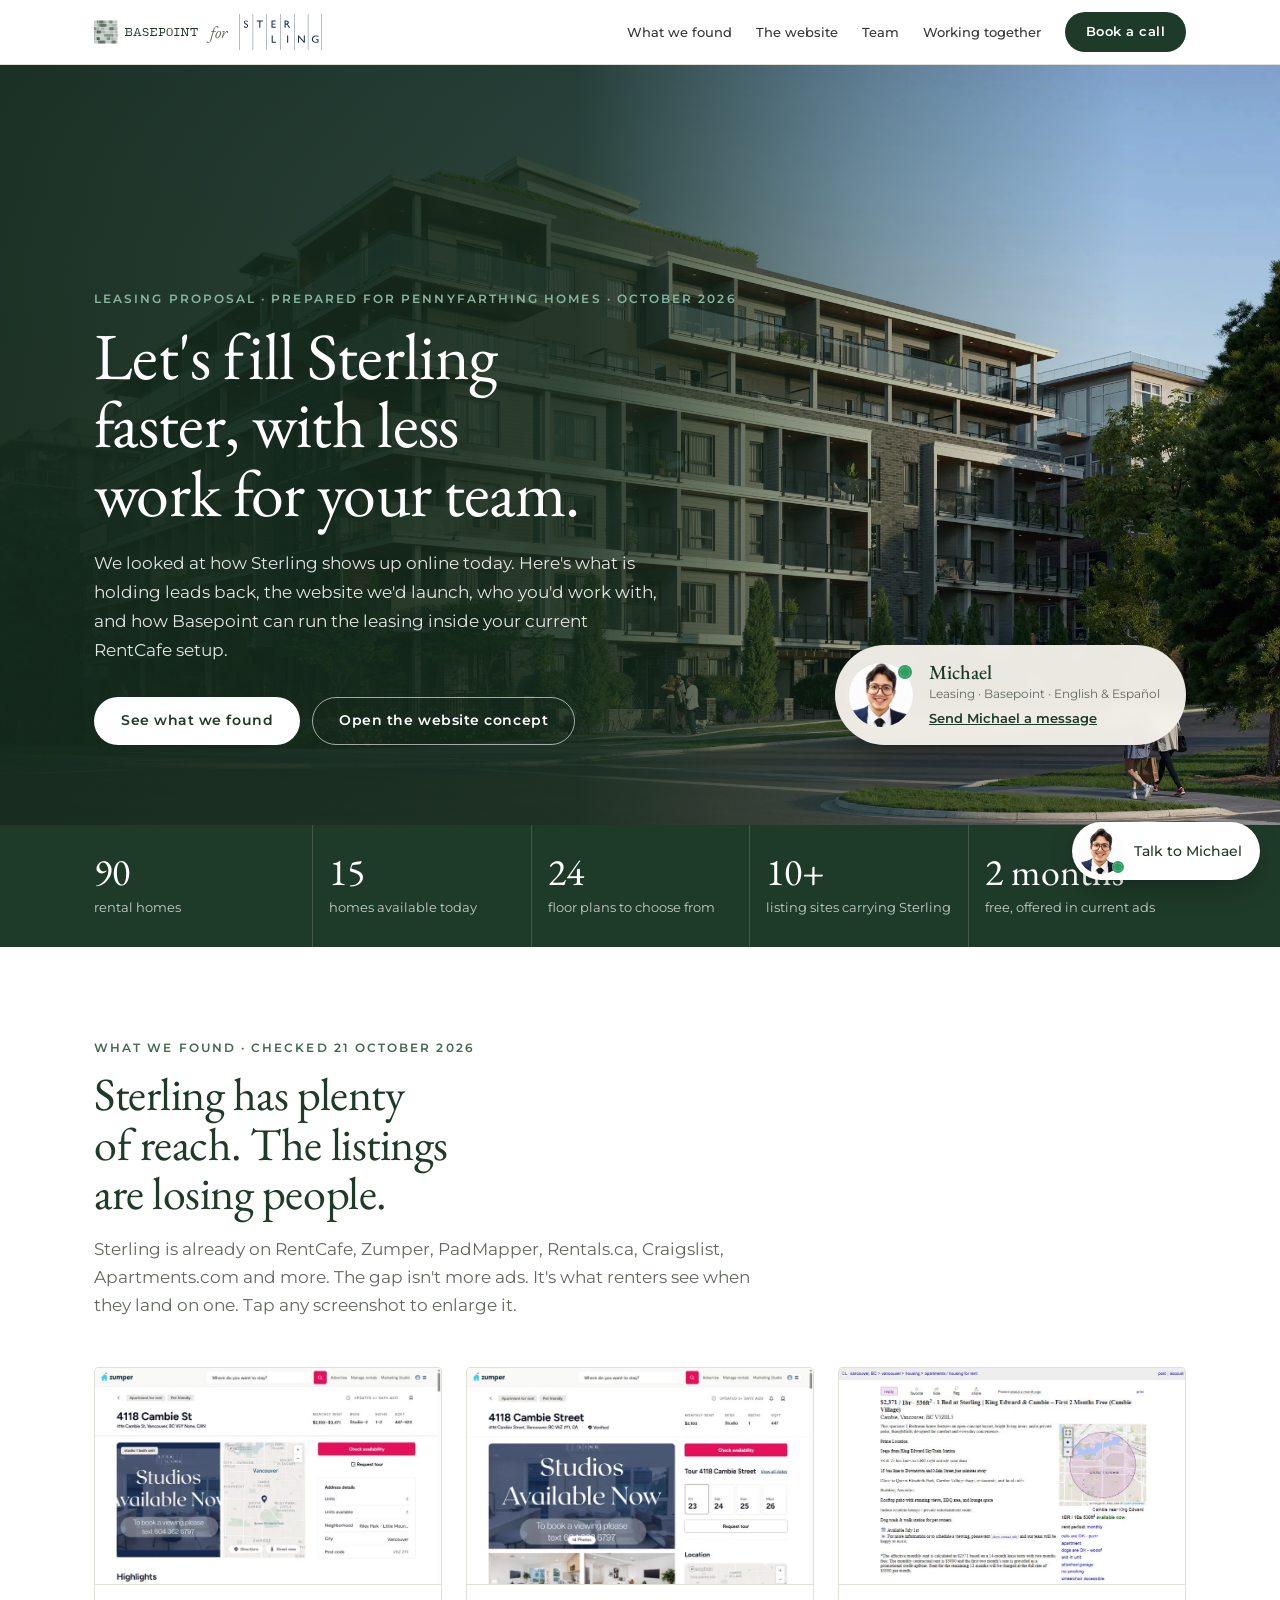
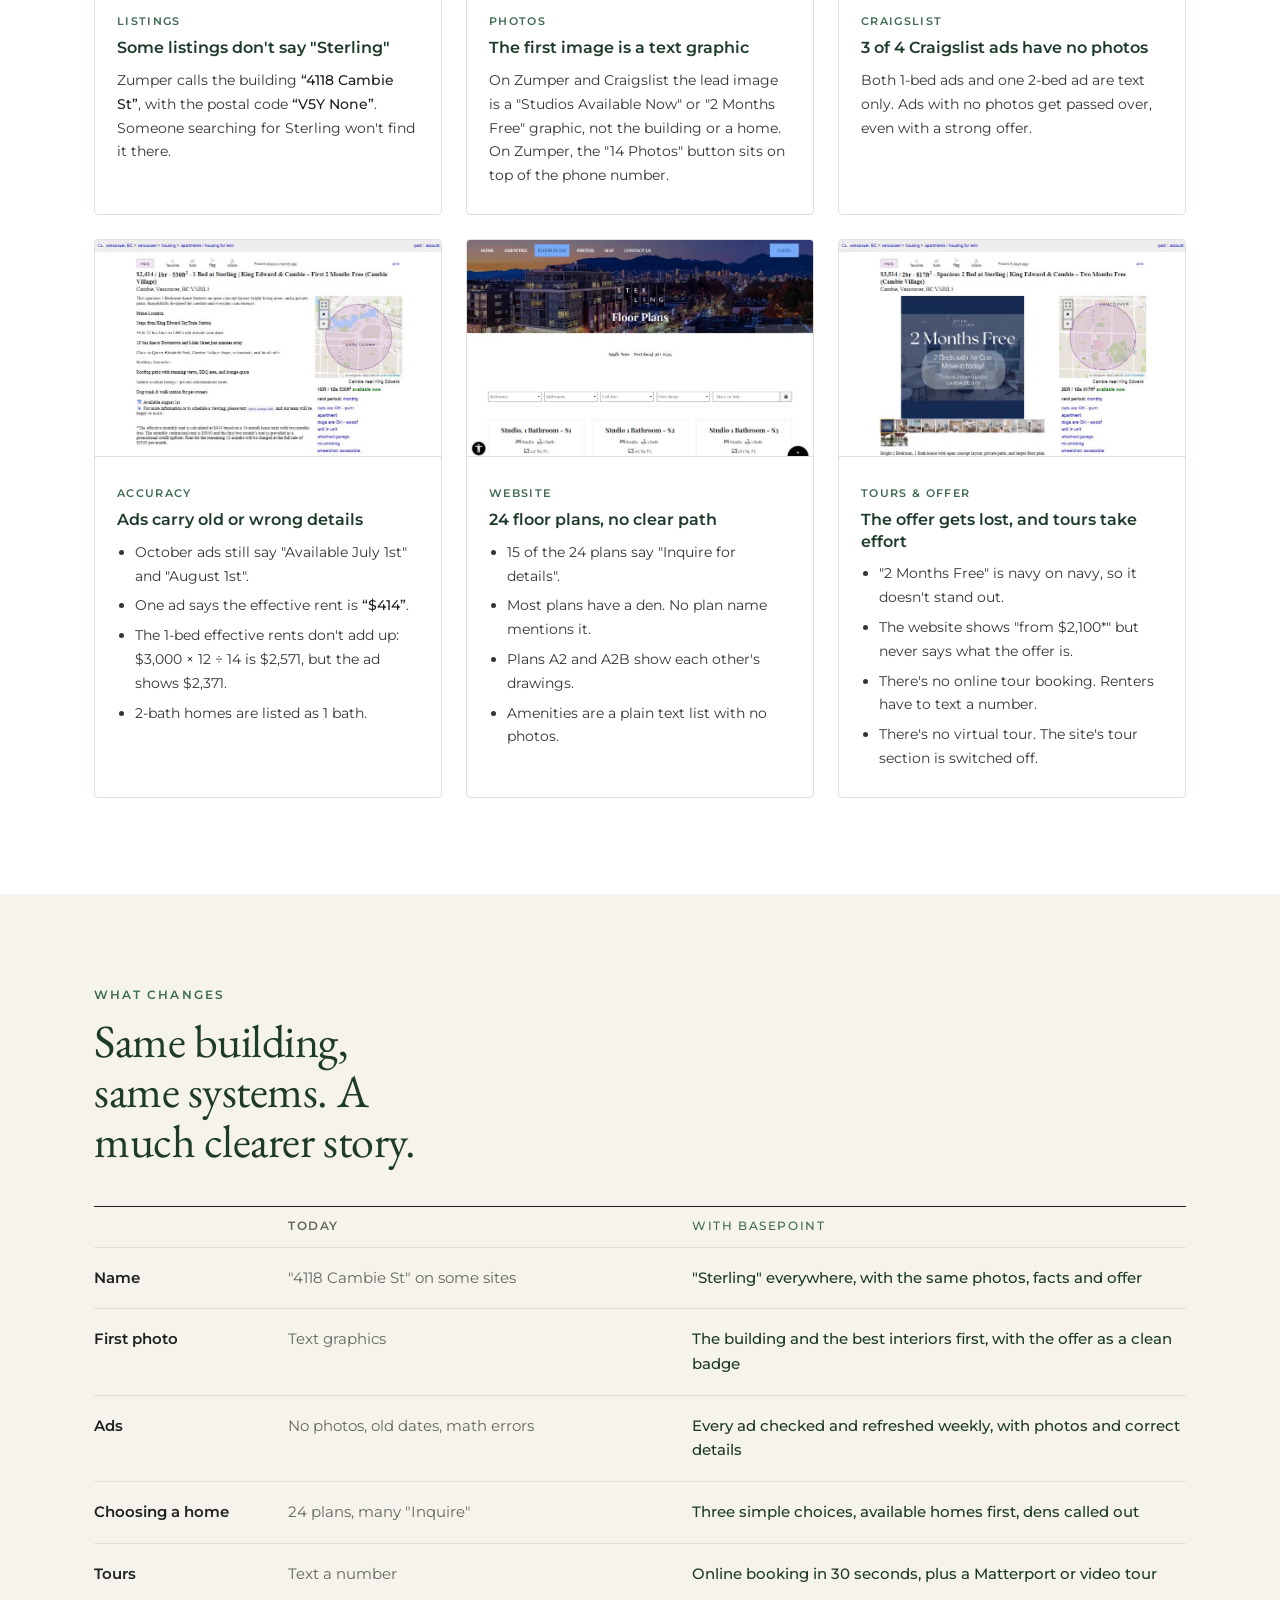
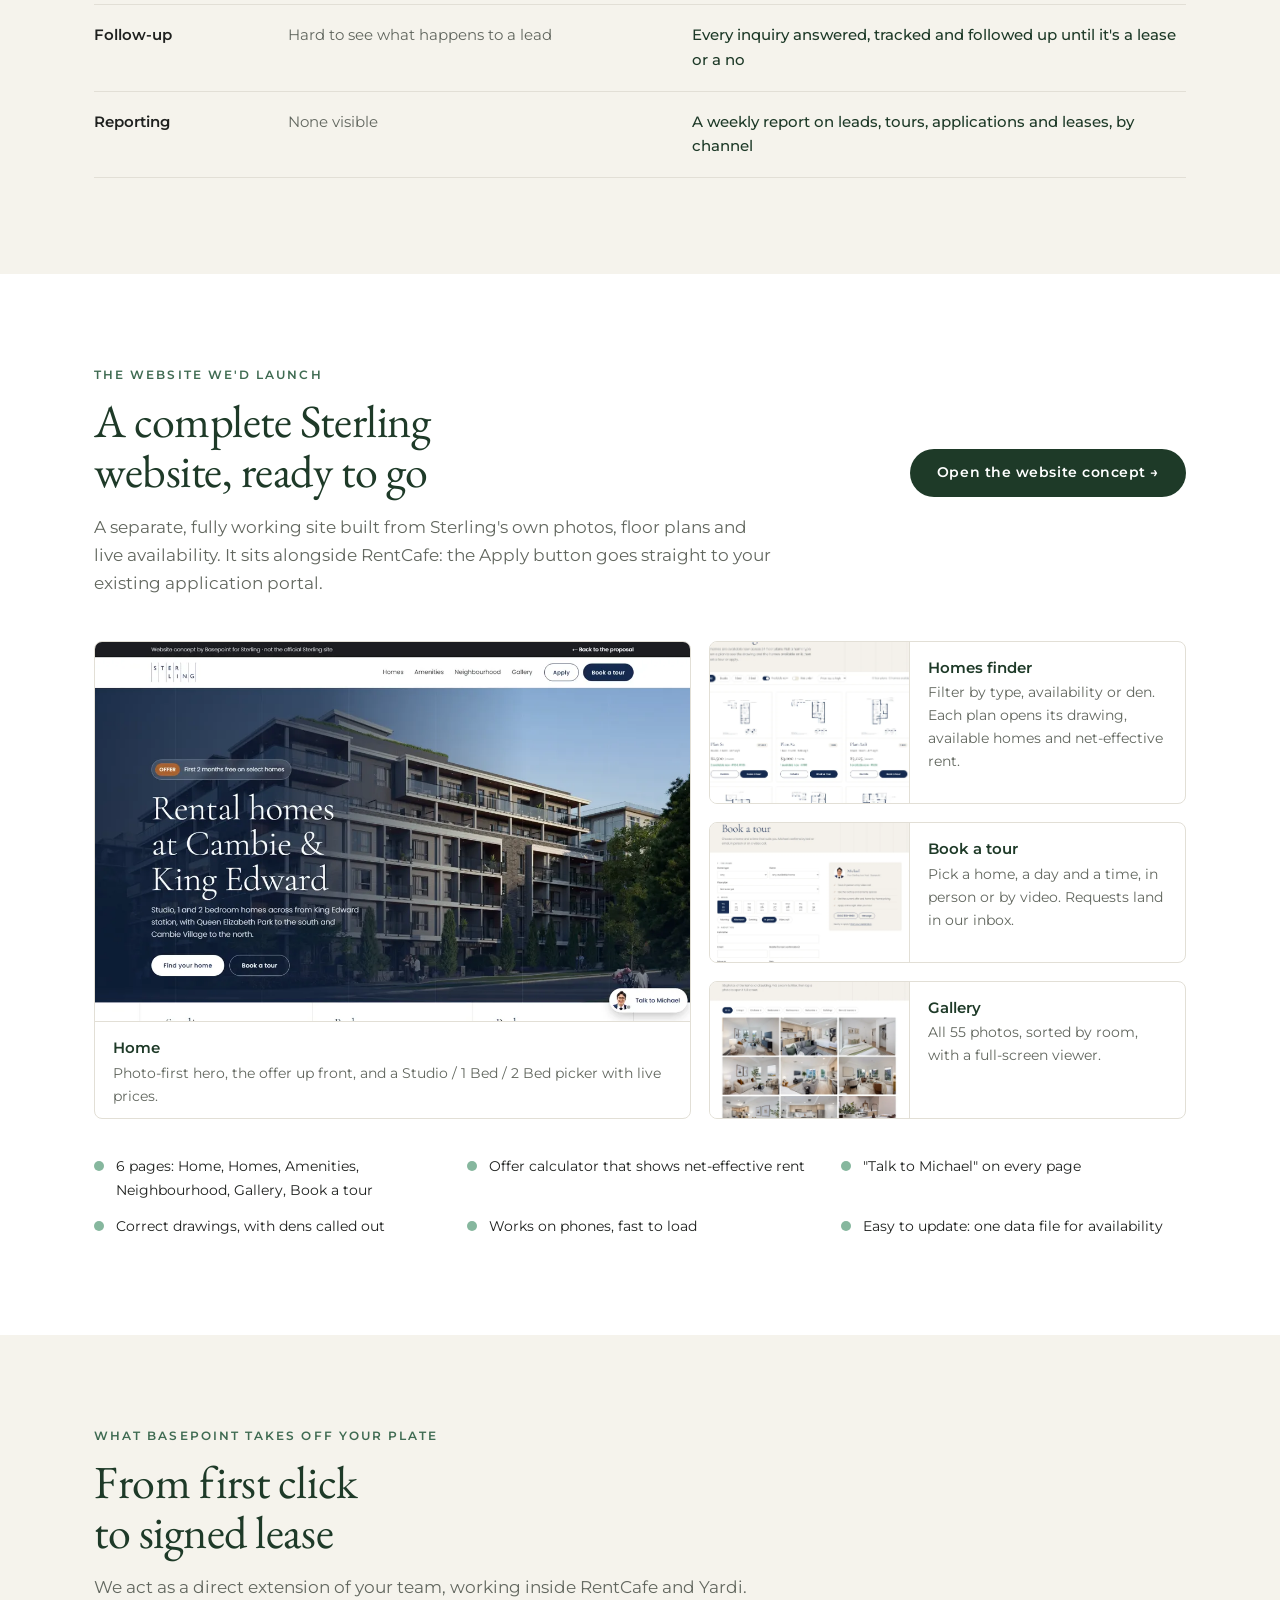
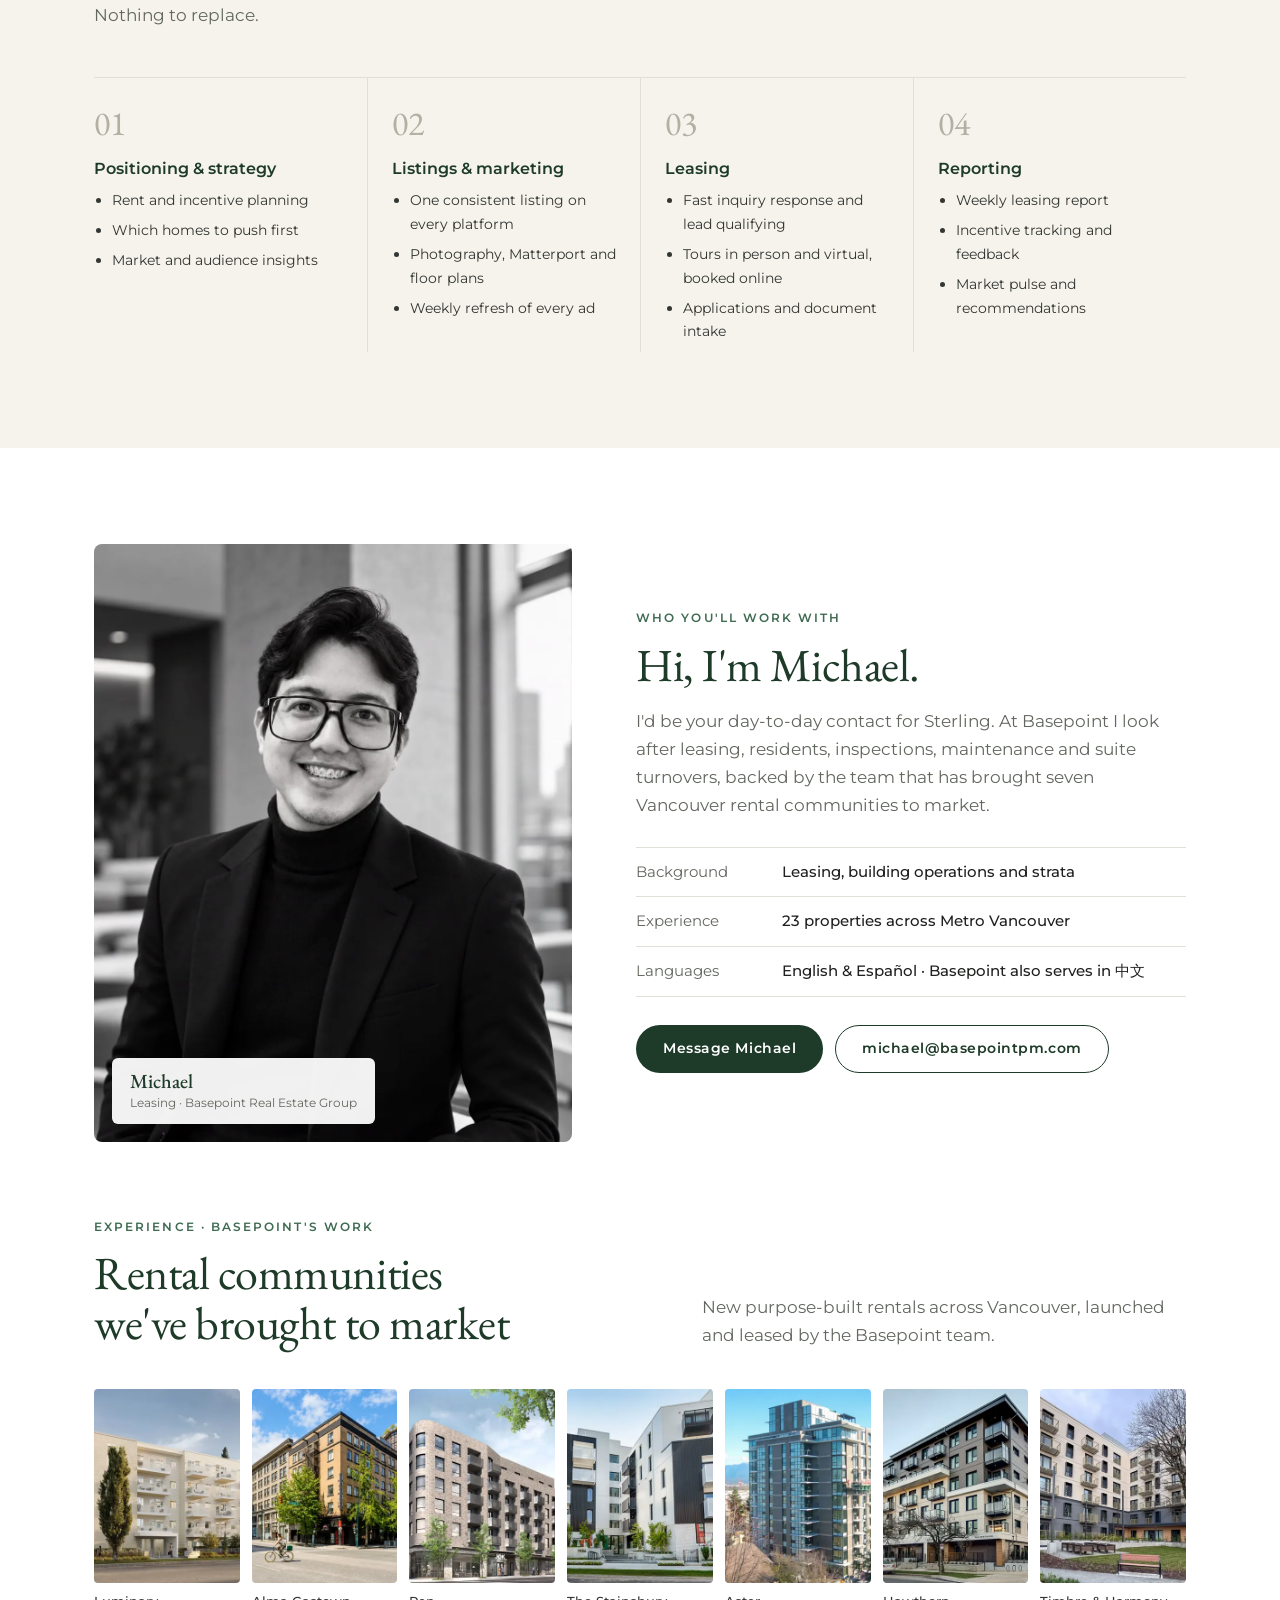
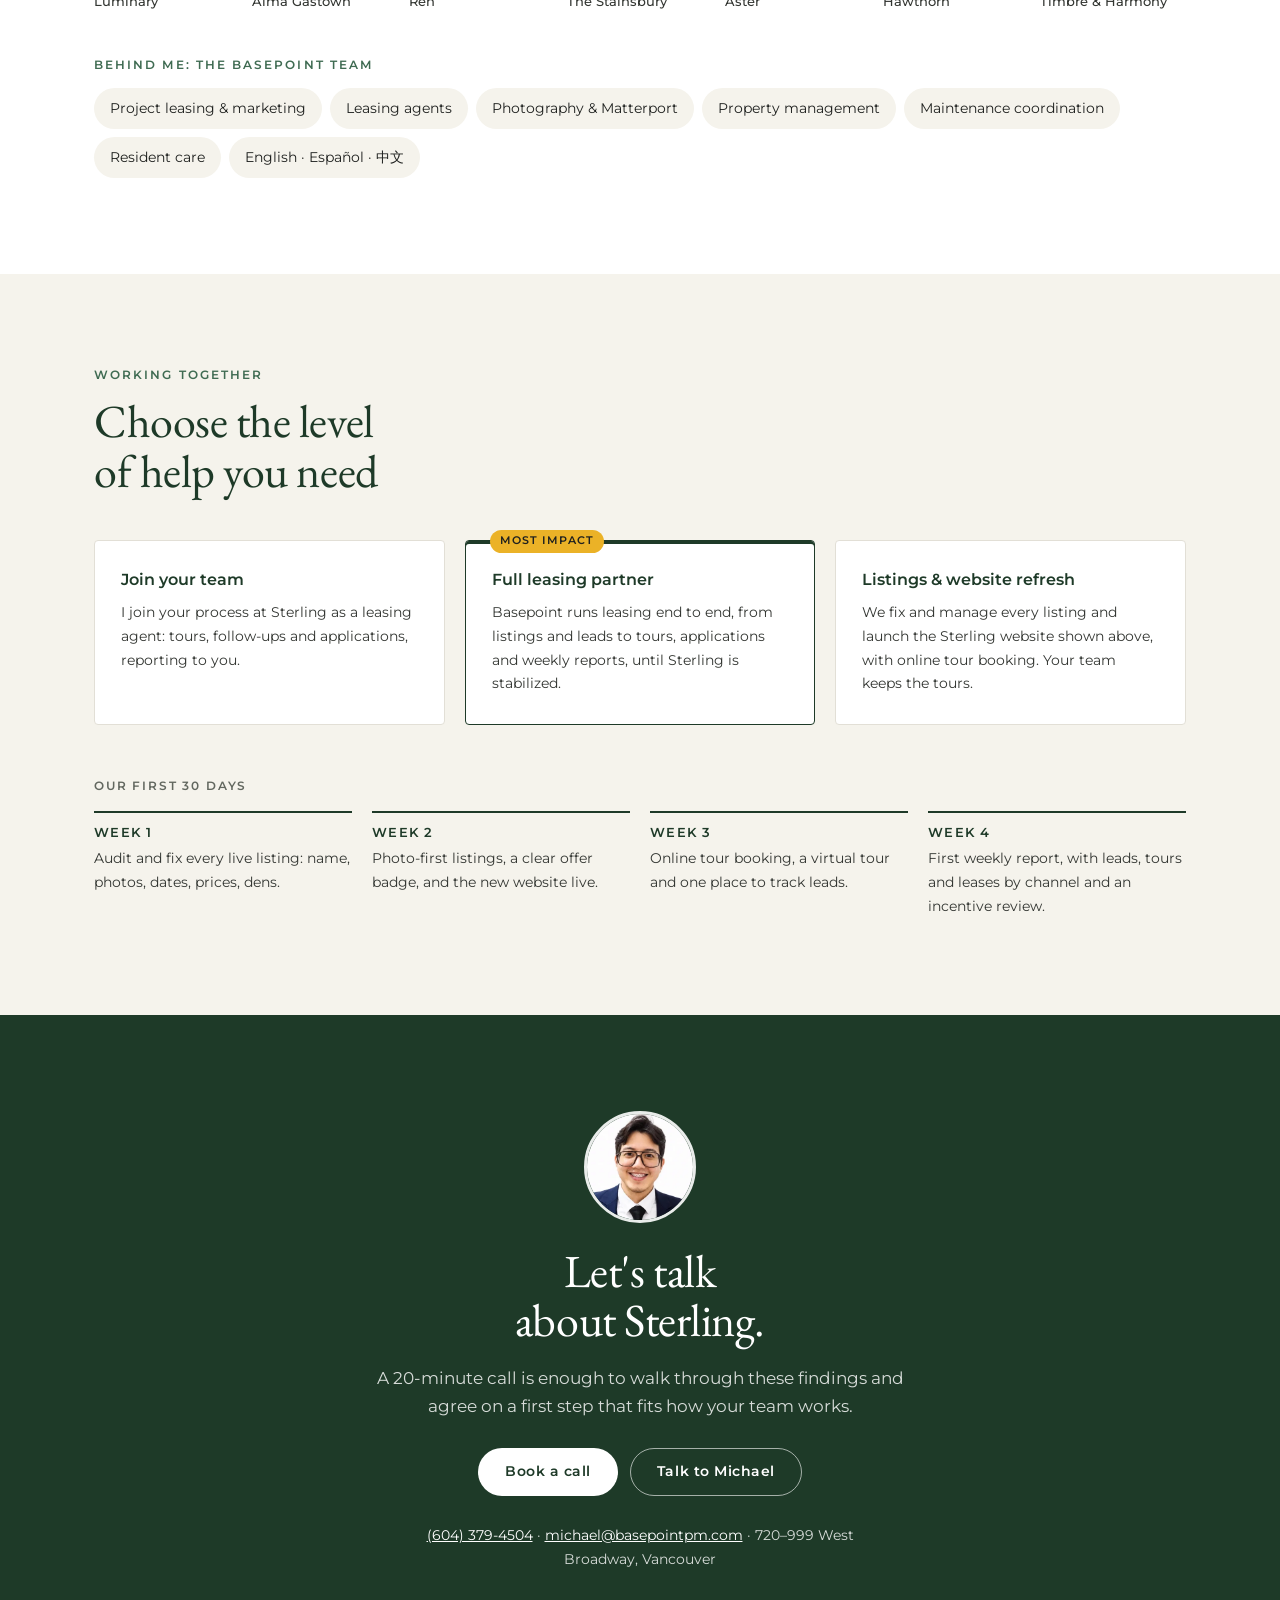
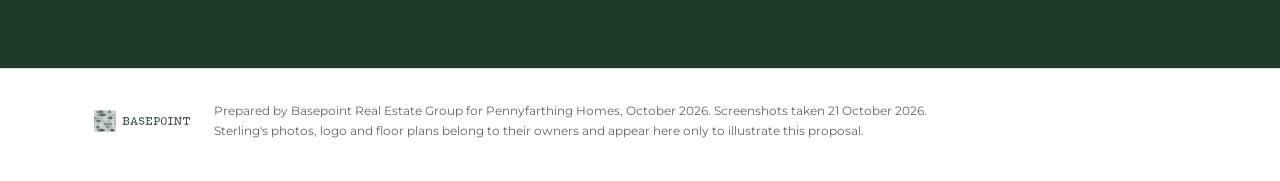
==== index.html @ 42b529ea "Add files via upload" ====
<!doctype html>
<html lang="en">
<head>
  <meta charset="utf-8">
  <meta name="viewport" content="width=device-width, initial-scale=1">
  <title>Sterling Leasing Proposal · Basepoint</title>
  <meta name="description" content="How Basepoint can help lease up Sterling at 4118 Cambie Street: what we found online, the website we'd build, our team, and how we work.">
  <meta name="robots" content="noindex, nofollow">
  <meta property="og:title" content="Sterling Leasing Proposal · Basepoint">
  <meta property="og:description" content="What we found, the website we'd build, and how Basepoint can carry the leasing at Sterling.">
  <meta property="og:image" content="assets/img/photos/hero-building.webp">
  <link rel="icon" href="assets/img/logos/basepoint.svg" type="image/svg+xml">
  <link rel="preconnect" href="https://fonts.googleapis.com">
  <link rel="preconnect" href="https://fonts.gstatic.com" crossorigin>
  <link href="https://fonts.googleapis.com/css2?family=EB+Garamond:wght@400;500&family=Montserrat:wght@300;400;500;600&display=swap" rel="stylesheet">
  <link rel="stylesheet" href="assets/css/style.css">
  <link rel="stylesheet" href="assets/css/talk.css">
</head>
<body>

<header class="topbar">
  <div class="wrap topbar-in">
    <a class="lockup" href="#top" aria-label="Basepoint for Sterling, back to top">
      <img src="assets/img/logos/basepoint.svg" alt="Basepoint" class="lockup-bp">
      <span class="lockup-x" aria-hidden="true">for</span>
      <img src="assets/img/logos/sterling-navy.svg" alt="Sterling" class="lockup-st">
    </a>
    <nav class="nav" aria-label="Sections">
      <a href="#found">What we found</a>
      <a href="#website">The website</a>
      <a href="#team">Team</a>
      <a href="#work">Working together</a>
    </nav>
    <a class="btn btn-solid btn-sm" href="#contact">Book a call</a>
  </div>
</header>

<main id="top">

  <!-- HERO -->
  <section class="hero">
    <img class="hero-img" src="assets/img/photos/hero-building.webp" alt="Sterling, a six-storey rental building at Cambie Street and King Edward Avenue" fetchpriority="high">
    <div class="hero-shade"></div>
    <div class="wrap hero-in">
      <p class="eyebrow eyebrow-light">Leasing proposal · Prepared for Pennyfarthing Homes · October 2026</p>
      <h1>Let's fill Sterling faster, with less work for your team.</h1>
      <p class="hero-lede">We looked at how Sterling shows up online today. Here's what is holding leads back, the website we'd launch, who you'd work with, and how Basepoint can run the leasing inside your current RentCafe setup.</p>
      <div class="hero-cta">
        <a class="btn btn-light" href="#found">See what we found</a>
        <a class="btn btn-ghost-light" href="sterling/index.html">Open the website concept</a>
      </div>
    </div>
    <aside class="person-card" aria-label="Your contact">
      <span class="pc-face"><img src="assets/img/team/michael-avatar.webp" alt="Michael, leasing at Basepoint"><i aria-hidden="true"></i></span>
      <div>
        <p class="pc-name">Michael</p>
        <p class="pc-role">Leasing · Basepoint · English &amp; Español</p>
        <a href="#" class="pc-link" data-talk>Send Michael a message</a>
      </div>
    </aside>
  </section>

  <!-- SNAPSHOT -->
  <section class="snapshot" aria-label="Sterling today">
    <div class="wrap stats">
      <div><b>90</b><span>rental homes</span></div>
      <div><b>15</b><span>homes available today</span></div>
      <div><b>24</b><span>floor plans to choose from</span></div>
      <div><b>10+</b><span>listing sites carrying Sterling</span></div>
      <div><b>2 months</b><span>free, offered in current ads</span></div>
    </div>
  </section>

  <!-- FINDINGS -->
  <section id="found" class="section">
    <div class="wrap">
      <p class="eyebrow">What we found · checked 21 October 2026</p>
      <h2>Sterling has plenty of reach. The listings are losing people.</h2>
      <p class="lede">Sterling is already on RentCafe, Zumper, PadMapper, Rentals.ca, Craigslist, Apartments.com and more. The gap isn't more ads. It's what renters see when they land on one. Tap any screenshot to enlarge it.</p>

      <div class="cards">
        <article class="card">
          <button class="shot" data-full="assets/img/evidence/zumper-building.webp" aria-label="Enlarge screenshot: Zumper building page">
            <img src="assets/img/evidence/zumper-building.webp" alt="Zumper page titled 4118 Cambie St with postal code V5Y None" loading="lazy">
          </button>
          <div class="card-body">
            <span class="tag">Listings</span>
            <h3>Some listings don't say "Sterling"</h3>
            <p>Zumper calls the building <q>4118 Cambie St</q>, with the postal code <q>V5Y None</q>. Someone searching for Sterling won't find it there.</p>
          </div>
        </article>

        <article class="card">
          <button class="shot" data-full="assets/img/evidence/zumper-studio-listing.webp" aria-label="Enlarge screenshot: Zumper studio listing">
            <img src="assets/img/evidence/zumper-studio-listing.webp" alt="Zumper studio listing whose first image is a Studios Available Now text graphic" loading="lazy">
          </button>
          <div class="card-body">
            <span class="tag">Photos</span>
            <h3>The first image is a text graphic</h3>
            <p>On Zumper and Craigslist the lead image is a "Studios Available Now" or "2 Months Free" graphic, not the building or a home. On Zumper, the "14 Photos" button sits on top of the phone number.</p>
          </div>
        </article>

        <article class="card">
          <button class="shot" data-full="assets/img/evidence/craigslist-1bed-a.webp" aria-label="Enlarge screenshot: Craigslist 1 bed ad without photos">
            <img src="assets/img/evidence/craigslist-1bed-a.webp" alt="Craigslist 1 bedroom ad with no photos" loading="lazy">
          </button>
          <div class="card-body">
            <span class="tag">Craigslist</span>
            <h3>3 of 4 Craigslist ads have no photos</h3>
            <p>Both 1-bed ads and one 2-bed ad are text only. Ads with no photos get passed over, even with a strong offer.</p>
          </div>
        </article>

        <article class="card">
          <button class="shot" data-full="assets/img/evidence/craigslist-1bed-b.webp" aria-label="Enlarge screenshot: Craigslist ad with wrong details">
            <img src="assets/img/evidence/craigslist-1bed-b.webp" alt="Craigslist ad saying Available August 1st and an effective rent of $414" loading="lazy">
          </button>
          <div class="card-body">
            <span class="tag">Accuracy</span>
            <h3>Ads carry old or wrong details</h3>
            <ul class="facts">
              <li>October ads still say "Available July 1st" and "August 1st".</li>
              <li>One ad says the effective rent is <q>$414</q>.</li>
              <li>The 1-bed effective rents don't add up: $3,000 × 12 ÷ 14 is $2,571, but the ad shows $2,371.</li>
              <li>2-bath homes are listed as 1 bath.</li>
            </ul>
          </div>
        </article>

        <article class="card">
          <button class="shot" data-full="assets/img/evidence/sterling-site-floorplans.webp" aria-label="Enlarge screenshot: Sterling floor plans page">
            <img src="assets/img/evidence/sterling-site-floorplans.webp" alt="Sterling website floor plans page with filters and plan cards" loading="lazy">
          </button>
          <div class="card-body">
            <span class="tag">Website</span>
            <h3>24 floor plans, no clear path</h3>
            <ul class="facts">
              <li>15 of the 24 plans say "Inquire for details".</li>
              <li>Most plans have a den. No plan name mentions it.</li>
              <li>Plans A2 and A2B show each other's drawings.</li>
              <li>Amenities are a plain text list with no photos.</li>
            </ul>
          </div>
        </article>

        <article class="card">
          <button class="shot" data-full="assets/img/evidence/craigslist-2bed-b.webp" aria-label="Enlarge screenshot: 2 Months Free graphic on Craigslist">
            <img src="assets/img/evidence/craigslist-2bed-b.webp" alt="Craigslist ad with a navy 2 Months Free graphic" loading="lazy">
          </button>
          <div class="card-body">
            <span class="tag">Tours &amp; offer</span>
            <h3>The offer gets lost, and tours take effort</h3>
            <ul class="facts">
              <li>"2 Months Free" is navy on navy, so it doesn't stand out.</li>
              <li>The website shows "from $2,100*" but never says what the offer is.</li>
              <li>There's no online tour booking. Renters have to text a number.</li>
              <li>There's no virtual tour. The site's tour section is switched off.</li>
            </ul>
          </div>
        </article>
      </div>
    </div>
  </section>

  <!-- TODAY VS BASEPOINT -->
  <section class="section section-tint" aria-labelledby="change-h">
    <div class="wrap">
      <p class="eyebrow">What changes</p>
      <h2 id="change-h">Same building, same systems. A much clearer story.</h2>
      <div class="compare" role="table" aria-label="Today compared with Basepoint">
        <div class="compare-row compare-head" role="row">
          <span role="columnheader"></span>
          <span role="columnheader">Today</span>
          <span role="columnheader">With Basepoint</span>
        </div>
        <div class="compare-row" role="row"><b role="rowheader">Name</b><span role="cell">"4118 Cambie St" on some sites</span><span role="cell">"Sterling" everywhere, with the same photos, facts and offer</span></div>
        <div class="compare-row" role="row"><b role="rowheader">First photo</b><span role="cell">Text graphics</span><span role="cell">The building and the best interiors first, with the offer as a clean badge</span></div>
        <div class="compare-row" role="row"><b role="rowheader">Ads</b><span role="cell">No photos, old dates, math errors</span><span role="cell">Every ad checked and refreshed weekly, with photos and correct details</span></div>
        <div class="compare-row" role="row"><b role="rowheader">Choosing a home</b><span role="cell">24 plans, many "Inquire"</span><span role="cell">Three simple choices, available homes first, dens called out</span></div>
        <div class="compare-row" role="row"><b role="rowheader">Tours</b><span role="cell">Text a number</span><span role="cell">Online booking in 30 seconds, plus a Matterport or video tour</span></div>
        <div class="compare-row" role="row"><b role="rowheader">Follow-up</b><span role="cell">Hard to see what happens to a lead</span><span role="cell">Every inquiry answered, tracked and followed up until it's a lease or a no</span></div>
        <div class="compare-row" role="row"><b role="rowheader">Reporting</b><span role="cell">None visible</span><span role="cell">A weekly report on leads, tours, applications and leases, by channel</span></div>
      </div>
    </div>
  </section>

  <!-- WEBSITE CONCEPT -->
  <section id="website" class="section">
    <div class="wrap">
      <p class="eyebrow">The website we'd launch</p>
      <div class="head-split">
        <h2>A complete Sterling website, ready to go</h2>
        <a class="btn btn-solid" href="sterling/index.html">Open the website concept →</a>
      </div>
      <p class="lede">A separate, fully working site built from Sterling's own photos, floor plans and live availability. It sits alongside RentCafe: the Apply button goes straight to your existing application portal.</p>

      <div class="showcase">
        <a class="show-card show-main" href="sterling/index.html">
          <img src="assets/img/concept/index.webp" alt="Sterling website concept, home page" loading="lazy">
          <div><b>Home</b><span>Photo-first hero, the offer up front, and a Studio / 1 Bed / 2 Bed picker with live prices.</span></div>
        </a>
        <a class="show-card" href="sterling/homes.html">
          <img src="assets/img/concept/homes.webp" alt="Sterling website concept, homes finder" loading="lazy">
          <div><b>Homes finder</b><span>Filter by type, availability or den. Each plan opens its drawing, available homes and net-effective rent.</span></div>
        </a>
        <a class="show-card" href="sterling/book-a-tour.html">
          <img src="assets/img/concept/book-a-tour.webp" alt="Sterling website concept, book a tour page" loading="lazy">
          <div><b>Book a tour</b><span>Pick a home, a day and a time, in person or by video. Requests land in our inbox.</span></div>
        </a>
        <a class="show-card" href="sterling/gallery.html">
          <img src="assets/img/concept/gallery.webp" alt="Sterling website concept, gallery" loading="lazy">
          <div><b>Gallery</b><span>All 55 photos, sorted by room, with a full-screen viewer.</span></div>
        </a>
      </div>

      <ul class="feature-list">
        <li>6 pages: Home, Homes, Amenities, Neighbourhood, Gallery, Book a tour</li>
        <li>Offer calculator that shows net-effective rent</li>
        <li>"Talk to Michael" on every page</li>
        <li>Correct drawings, with dens called out</li>
        <li>Works on phones, fast to load</li>
        <li>Easy to update: one data file for availability</li>
      </ul>
    </div>
  </section>

  <!-- SERVICES -->
  <section id="services" class="section section-tint">
    <div class="wrap">
      <p class="eyebrow">What Basepoint takes off your plate</p>
      <h2>From first click to signed lease</h2>
      <p class="lede">We act as a direct extension of your team, working inside RentCafe and Yardi. Nothing to replace.</p>
      <div class="services">
        <div class="svc">
          <span class="svc-n">01</span>
          <h3>Positioning &amp; strategy</h3>
          <ul><li>Rent and incentive planning</li><li>Which homes to push first</li><li>Market and audience insights</li></ul>
        </div>
        <div class="svc">
          <span class="svc-n">02</span>
          <h3>Listings &amp; marketing</h3>
          <ul><li>One consistent listing on every platform</li><li>Photography, Matterport and floor plans</li><li>Weekly refresh of every ad</li></ul>
        </div>
        <div class="svc">
          <span class="svc-n">03</span>
          <h3>Leasing</h3>
          <ul><li>Fast inquiry response and lead qualifying</li><li>Tours in person and virtual, booked online</li><li>Applications and document intake</li></ul>
        </div>
        <div class="svc">
          <span class="svc-n">04</span>
          <h3>Reporting</h3>
          <ul><li>Weekly leasing report</li><li>Incentive tracking and feedback</li><li>Market pulse and recommendations</li></ul>
        </div>
      </div>
    </div>
  </section>

  <!-- TEAM -->
  <section id="team" class="section">
    <div class="wrap profile">
      <figure class="portrait">
        <img src="assets/img/team/michael-portrait.webp" alt="Michael, leasing at Basepoint" loading="lazy">
        <figcaption><b>Michael</b><span>Leasing · Basepoint Real Estate Group</span></figcaption>
      </figure>
      <div>
        <p class="eyebrow">Who you'll work with</p>
        <h2>Hi, I'm Michael.</h2>
        <p class="lede">I'd be your day-to-day contact for Sterling. At Basepoint I look after leasing, residents, inspections, maintenance and suite turnovers, backed by the team that has brought seven Vancouver rental communities to market.</p>
        <dl class="facts-dl">
          <div><dt>Background</dt><dd>Leasing, building operations and strata</dd></div>
          <div><dt>Experience</dt><dd>23 properties across Metro Vancouver</dd></div>
          <div><dt>Languages</dt><dd>English &amp; Español · Basepoint also serves in 中文</dd></div>
        </dl>
        <div class="hero-cta"><a class="btn btn-solid" href="#" data-talk>Message Michael</a><a class="btn btn-outline" data-email href="#"></a></div>
      </div>
    </div>

    <div class="wrap">
      <div class="head-split" style="margin-top:80px">
        <div><p class="eyebrow">Experience · Basepoint's work</p><h2>Rental communities we've brought to market</h2></div>
        <p class="lede" style="margin:0;max-width:44ch">New purpose-built rentals across Vancouver, launched and leased by the Basepoint team.</p>
      </div>
      <div class="projects">
        <figure><img src="assets/img/projects/luminary.webp" alt="Luminary" loading="lazy"><figcaption>Luminary</figcaption></figure>
        <figure><img src="assets/img/projects/alma.webp" alt="Alma Gastown" loading="lazy"><figcaption>Alma Gastown</figcaption></figure>
        <figure><img src="assets/img/projects/ren.webp" alt="Ren" loading="lazy"><figcaption>Ren</figcaption></figure>
        <figure><img src="assets/img/projects/stainsbury.webp" alt="The Stainsbury" loading="lazy"><figcaption>The Stainsbury</figcaption></figure>
        <figure><img src="assets/img/projects/aster.webp" alt="Aster" loading="lazy"><figcaption>Aster</figcaption></figure>
        <figure><img src="assets/img/projects/hawthorn.webp" alt="Hawthorn" loading="lazy"><figcaption>Hawthorn</figcaption></figure>
        <figure><img src="assets/img/projects/timbre.webp" alt="Timbre and Harmony" loading="lazy"><figcaption>Timbre &amp; Harmony</figcaption></figure>
      </div>

      <div class="behind">
        <p class="eyebrow">Behind me: the Basepoint team</p>
        <ul class="chips-static">
          <li>Project leasing &amp; marketing</li><li>Leasing agents</li><li>Photography &amp; Matterport</li><li>Property management</li><li>Maintenance coordination</li><li>Resident care</li><li>English · Español · 中文</li>
        </ul>
      </div>
    </div>
  </section>

  <!-- WORKING TOGETHER -->
  <section id="work" class="section section-tint">
    <div class="wrap">
      <p class="eyebrow">Working together</p>
      <h2>Choose the level of help you need</h2>
      <div class="options">
        <div class="opt">
          <h3>Join your team</h3>
          <p>I join your process at Sterling as a leasing agent: tours, follow-ups and applications, reporting to you.</p>
        </div>
        <div class="opt opt-main">
          <span class="opt-flag">Most impact</span>
          <h3>Full leasing partner</h3>
          <p>Basepoint runs leasing end to end, from listings and leads to tours, applications and weekly reports, until Sterling is stabilized.</p>
        </div>
        <div class="opt">
          <h3>Listings &amp; website refresh</h3>
          <p>We fix and manage every listing and launch the Sterling website shown above, with online tour booking. Your team keeps the tours.</p>
        </div>
      </div>

      <h3 class="sub">Our first 30 days</h3>
      <ol class="steps">
        <li><b>Week 1</b><span>Audit and fix every live listing: name, photos, dates, prices, dens.</span></li>
        <li><b>Week 2</b><span>Photo-first listings, a clear offer badge, and the new website live.</span></li>
        <li><b>Week 3</b><span>Online tour booking, a virtual tour and one place to track leads.</span></li>
        <li><b>Week 4</b><span>First weekly report, with leads, tours and leases by channel and an incentive review.</span></li>
      </ol>
    </div>
  </section>

  <!-- CONTACT -->
  <section id="contact" class="contact">
    <div class="wrap contact-in">
      <img class="contact-face" src="assets/img/team/michael-avatar.webp" alt="">
      <h2>Let's talk about Sterling.</h2>
      <p>A 20-minute call is enough to walk through these findings and agree on a first step that fits how your team works.</p>
      <div class="hero-cta">
        <a class="btn btn-light" id="book-call" href="#">Book a call</a>
        <a class="btn btn-ghost-light" href="#" data-talk>Talk to Michael</a>
      </div>
      <p class="contact-lines"><a data-phone href="#"></a> · <a data-email href="#"></a> · 720–999 West Broadway, Vancouver</p>
    </div>
  </section>
</main>

<footer class="foot">
  <div class="wrap foot-in">
    <img src="assets/img/logos/basepoint.svg" alt="Basepoint" class="foot-logo">
    <p>Prepared by Basepoint Real Estate Group for Pennyfarthing Homes, October 2026. Screenshots taken 21 October 2026. Sterling's photos, logo and floor plans belong to their owners and appear here only to illustrate this proposal.</p>
  </div>
</footer>

<dialog id="viewer" aria-label="Enlarged screenshot">
  <button class="viewer-close" aria-label="Close">×</button>
  <img alt="">
</dialog>

<script src="assets/js/talk.js" data-base="assets/" data-role="Leasing · Basepoint" data-greeting="Hi! I'm Michael from Basepoint. Happy to walk you through this proposal for Sterling. Send me a note or book a call." data-subject="Sterling proposal"></script>
<script src="assets/js/main.js"></script>
</body>
</html>
---- assets/css/style.css ----
/* Sterling leasing proposal · Basepoint brand */

:root {
  --green: #1E3A28;
  --green-deep: #142A1C;
  --sage: #86B79E;
  --sage-ink: #3F6B52;
  --gold: #EBB227;
  --ink: #1F211F;
  --text: #333632;
  --muted: #62675F;
  --line: #E2DFD6;
  --paper: #FFFFFF;
  --tint: #F5F3EC;
  --stone: #B5AFA3;
  --serif: "EB Garamond", Garamond, Georgia, serif;
  --sans: "Montserrat", "Noto Sans", Arial, sans-serif;
  --radius: 4px;
  --wrap: 1140px;
}

* { box-sizing: border-box; }
html { scroll-behavior: smooth; scroll-padding-top: 76px; }
body { margin: 0; background: var(--paper); color: var(--text); font: 400 15.5px/1.7 var(--sans); -webkit-font-smoothing: antialiased; }
img { max-width: 100%; display: block; }
a { color: var(--green); }
.wrap { max-width: var(--wrap); margin: 0 auto; padding: 0 24px; }

h1, h2, h3 { color: var(--green); margin: 0; }
h1, h2 { font-family: var(--serif); font-weight: 400; letter-spacing: -0.01em; text-wrap: balance; }
h2 { font-size: clamp(32px, 4vw, 46px); line-height: 1.08; max-width: 22ch; }
h3 { font: 600 16px/1.35 var(--sans); }
.eyebrow { font: 600 11.5px/1 var(--sans); letter-spacing: .18em; text-transform: uppercase; color: var(--sage-ink); margin: 0 0 16px; }
.eyebrow-light { color: var(--sage); }
.lede { max-width: 62ch; color: var(--muted); margin: 16px 0 0; font-size: 16.5px; }
.head-split { display: flex; justify-content: space-between; align-items: flex-end; gap: 24px 40px; flex-wrap: wrap; }

/* Buttons */
.btn { display: inline-flex; align-items: center; justify-content: center; min-height: 48px; padding: 0 26px; border-radius: 999px; border: 1px solid transparent; font: 600 13.5px/1 var(--sans); letter-spacing: .04em; text-decoration: none; cursor: pointer; white-space: nowrap; transition: background-color .2s, color .2s, border-color .2s; }
.btn-sm { min-height: 40px; padding: 0 20px; font-size: 12.5px; }
.btn-solid { background: var(--green); color: #fff; }
.btn-solid:hover { background: var(--green-deep); }
.btn-outline { border-color: var(--green); color: var(--green); }
.btn-outline:hover { background: var(--green); color: #fff; }
.btn-light { background: #fff; color: var(--green); }
.btn-light:hover { background: var(--tint); }
.btn-ghost-light { color: #fff; border-color: rgba(255,255,255,.6); }
.btn-ghost-light:hover { background: rgba(255,255,255,.12); border-color: #fff; }
:focus-visible { outline: 2px solid var(--gold); outline-offset: 3px; }

/* Top bar */
.topbar { position: sticky; top: 0; z-index: 20; background: rgba(255,255,255,.95); backdrop-filter: saturate(1.4) blur(10px); border-bottom: 1px solid var(--line); }
.topbar-in { display: flex; align-items: center; gap: 24px; min-height: 64px; }
.lockup { display: flex; align-items: center; gap: 12px; text-decoration: none; margin-right: auto; }
.lockup-bp { height: 24px; width: auto; }
.lockup-st { height: 36px; width: auto; }
.lockup-x { font: italic 400 17px/1 var(--serif); color: var(--muted); }
.nav { display: flex; gap: 24px; }
.nav a { font-size: 13px; color: var(--text); text-decoration: none; font-weight: 500; }
.nav a:hover { color: var(--green); text-decoration: underline; text-underline-offset: 4px; }

/* Hero */
.hero { position: relative; min-height: min(86vh, 760px); display: flex; align-items: flex-end; color: #fff; overflow: hidden; }
.hero-img { position: absolute; inset: 0; width: 100%; height: 100%; object-fit: cover; object-position: 60% 40%; }
.hero-shade { position: absolute; inset: 0; background: linear-gradient(90deg, rgba(20,42,28,.95) 0%, rgba(20,42,28,.86) 45%, rgba(20,42,28,.38) 68%, rgba(20,42,28,.06) 88%); }
.hero-in { position: relative; width: 100%; padding-top: 120px; padding-bottom: 80px; }
.hero h1 { color: #fff; font-size: clamp(40px, 6vw, 66px); line-height: 1.04; max-width: 17ch; }
.hero-lede { max-width: 52ch; font-size: 17px; color: rgba(255,255,255,.88); margin: 22px 0 32px; }
.hero-cta { display: flex; flex-wrap: wrap; gap: 12px; margin-top: 28px; }
.hero .hero-cta { margin-top: 0; }

/* Person card (from the Vemian Host site) */
.person-card { position: absolute; right: max(24px, calc((100vw - var(--wrap)) / 2 + 24px)); bottom: 80px; display: flex; align-items: center; gap: 16px; padding: 14px 26px 14px 14px; border-radius: 999px; background: rgba(247,244,238,.95); color: var(--ink); box-shadow: 0 24px 50px -20px rgba(0,0,0,.55); backdrop-filter: blur(8px); animation: rise 1s .4s cubic-bezier(.22,.61,.36,1) both; transition: transform .4s; }
.person-card:hover { transform: translateY(-4px); }
.pc-face { position: relative; flex: none; }
.pc-face img { width: 64px; height: 64px; border-radius: 50%; object-fit: cover; }
.pc-face i { position: absolute; right: 1px; top: 2px; width: 14px; height: 14px; border-radius: 50%; background: #2F9E63; border: 2px solid #F7F4EE; }
.pc-face i::after { content: ""; position: absolute; inset: -2px; border-radius: 50%; border: 2px solid #2F9E63; animation: ping 2.2s ease-out infinite; }
.person-card.away .pc-face i { background: #9AA0A6; }
.person-card.away .pc-face i::after { display: none; }
.person-card p { margin: 0; line-height: 1.35; }
.pc-name { font: 500 20px/1.1 var(--serif); color: var(--green); }
.pc-role { font-size: 12px; color: var(--muted); }
.pc-link { display: inline-block; margin-top: 4px; font-size: 13px; font-weight: 600; }
@keyframes ping { from { transform: scale(1); opacity: .8; } to { transform: scale(2.4); opacity: 0; } }
@keyframes rise { from { opacity: 0; transform: translateY(18px); } to { opacity: 1; transform: none; } }

/* Snapshot */
.snapshot { background: var(--green); color: #fff; }
.stats { display: grid; grid-template-columns: repeat(5, 1fr); }
.stats > div { padding: 28px 16px 30px; border-left: 1px solid rgba(255,255,255,.16); }
.stats > div:first-child { border-left: 0; padding-left: 0; }
.stats b { display: block; font: 400 38px/1 var(--serif); }
.stats span { display: block; margin-top: 8px; font-size: 12.5px; color: rgba(255,255,255,.75); line-height: 1.4; }

/* Sections */
.section { padding: 96px 0; }
.section-tint { background: var(--tint); }
.sub { margin: 56px 0 18px; font: 600 11.5px/1 var(--sans); letter-spacing: .16em; text-transform: uppercase; color: var(--muted); }

/* Finding cards */
.cards { display: grid; grid-template-columns: repeat(3, 1fr); gap: 24px; margin-top: 48px; }
.card { background: #fff; border: 1px solid var(--line); border-radius: var(--radius); overflow: hidden; display: flex; flex-direction: column; }
.shot { display: block; padding: 0; border: 0; background: var(--tint); cursor: zoom-in; border-bottom: 1px solid var(--line); }
.shot img { width: 100%; aspect-ratio: 16 / 10; object-fit: cover; object-position: top left; transition: transform .4s ease; }
.shot:hover img { transform: scale(1.03); }
.card-body { padding: 22px 22px 26px; }
.card-body p, .facts { margin: 10px 0 0; font-size: 14px; }
.facts { padding-left: 18px; }
.facts li + li { margin-top: 6px; }
.tag { display: inline-block; font: 600 11px/1 var(--sans); letter-spacing: .12em; text-transform: uppercase; color: var(--sage-ink); margin-bottom: 10px; }
q { font-style: normal; color: var(--ink); font-weight: 500; }

/* Compare table */
.compare { margin-top: 40px; border-top: 1px solid var(--ink); }
.compare-row { display: grid; grid-template-columns: 170px 1fr 1.3fr; gap: 24px; padding: 18px 0; border-bottom: 1px solid var(--line); font-size: 14.5px; align-items: baseline; }
.compare-row b { font-weight: 600; color: var(--ink); }
.compare-row span:nth-child(2) { color: var(--muted); }
.compare-row span:nth-child(3) { color: var(--green); font-weight: 500; }
.compare-head { font: 600 11.5px/1 var(--sans); letter-spacing: .14em; text-transform: uppercase; color: var(--muted); padding: 14px 0; }
.compare-head span:nth-child(3) { color: var(--sage-ink); }

/* Website showcase */
.showcase { display: grid; grid-template-columns: 1.25fr 1fr; grid-template-rows: auto auto auto; gap: 18px; margin-top: 44px; }
.show-card { display: block; background: #fff; border: 1px solid var(--line); border-radius: 8px; overflow: hidden; text-decoration: none; color: var(--text); transition: transform .3s, box-shadow .3s; }
.show-card:hover { transform: translateY(-3px); box-shadow: 0 30px 50px -34px rgba(20,42,28,.6); }
.show-card img { width: 100%; aspect-ratio: 16 / 10; object-fit: cover; object-position: top; border-bottom: 1px solid var(--line); }
.show-card div { padding: 16px 18px 18px; }
.show-card b { display: block; font: 600 15px/1.3 var(--sans); color: var(--green); }
.show-card span { display: block; font-size: 13.5px; color: var(--muted); margin-top: 4px; }
.show-main { grid-row: span 3; }
.show-main img { aspect-ratio: auto; height: calc(100% - 96px); min-height: 360px; }
.showcase .show-card:not(.show-main) { display: grid; grid-template-columns: 200px 1fr; }
.showcase .show-card:not(.show-main) img { height: 100%; aspect-ratio: auto; border-bottom: 0; border-right: 1px solid var(--line); }
.feature-list { list-style: none; padding: 0; margin: 36px 0 0; display: grid; grid-template-columns: repeat(3, 1fr); gap: 12px 28px; }
.feature-list li { font-size: 14px; padding-left: 22px; position: relative; color: var(--ink); }
.feature-list li::before { content: ""; position: absolute; left: 0; top: .45em; width: 10px; height: 10px; border-radius: 50%; background: var(--sage); }

/* Services */
.services { display: grid; grid-template-columns: repeat(4, 1fr); margin-top: 48px; border-top: 1px solid var(--line); }
.svc { padding: 28px 24px 8px 0; }
.svc + .svc { padding-left: 24px; border-left: 1px solid var(--line); }
.svc-n { font: 400 34px/1 var(--serif); color: var(--stone); }
.svc h3 { margin: 14px 0 10px; }
.svc ul { margin: 0; padding-left: 18px; font-size: 14px; }
.svc li + li { margin-top: 6px; }

/* Team */
.profile { display: grid; grid-template-columns: 1fr 1.15fr; gap: 64px; align-items: center; }
.portrait { margin: 0; position: relative; }
.portrait img { width: 100%; aspect-ratio: 4 / 5; object-fit: cover; border-radius: 8px; }
.portrait figcaption { position: absolute; left: 18px; bottom: 18px; background: rgba(255,255,255,.94); padding: 12px 18px; border-radius: 6px; line-height: 1.3; }
.portrait b { display: block; font: 500 20px/1.1 var(--serif); color: var(--green); }
.portrait span { font-size: 12px; color: var(--muted); }
.facts-dl { margin: 28px 0 0; border-top: 1px solid var(--line); }
.facts-dl div { display: grid; grid-template-columns: 130px 1fr; gap: 16px; padding: 12px 0; border-bottom: 1px solid var(--line); font-size: 14.5px; }
.facts-dl dt { color: var(--muted); }
.facts-dl dd { margin: 0; color: var(--ink); font-weight: 500; }
.photo-band { margin: 72px 0 0; position: relative; border-radius: 8px; overflow: hidden; }
.photo-band img { width: 100%; height: 420px; object-fit: cover; object-position: 50% 12%; }
.photo-band figcaption { position: absolute; left: 20px; bottom: 18px; color: #fff; font-size: 13px; letter-spacing: .1em; text-transform: uppercase; font-weight: 600; text-shadow: 0 1px 10px rgba(0,0,0,.4); }
.buildings { display: grid; grid-template-columns: repeat(3, 1fr); gap: 16px; margin-top: 36px; }
.bld { border: 1px solid var(--line); border-radius: 6px; padding: 22px 22px 18px; background: #fff; }
.bld span { font: 600 11px/1 var(--sans); letter-spacing: .1em; text-transform: uppercase; color: var(--sage-ink); }
.bld h3 { font: 500 24px/1.2 var(--serif); margin-top: 10px; }
.bld p { margin: 4px 0 0; font-size: 13.5px; color: var(--muted); }
.bld dl { display: grid; grid-template-columns: repeat(3, 1fr); gap: 8px; margin: 16px 0 0; padding-top: 14px; border-top: 1px solid var(--line); }
.bld dt { font-size: 11px; color: var(--muted); text-transform: uppercase; letter-spacing: .08em; }
.bld dd { margin: 2px 0 0; font-weight: 600; color: var(--ink); font-size: 14px; }
.bld-near { border-color: var(--green); box-shadow: inset 0 3px 0 var(--gold); }
.behind { margin-top: 48px; }
.chips-static { list-style: none; padding: 0; margin: 0; display: flex; flex-wrap: wrap; gap: 8px; }
.chips-static li { padding: 9px 16px; border-radius: 999px; background: var(--tint); font-size: 13.5px; color: var(--ink); }

/* Options */
.options { display: grid; grid-template-columns: repeat(3, 1fr); gap: 20px; margin-top: 44px; }
.opt { background: #fff; border: 1px solid var(--line); border-radius: var(--radius); padding: 28px 26px; position: relative; }
.opt p { margin: 10px 0 0; font-size: 14px; }
.opt-main { border-color: var(--green); box-shadow: inset 0 3px 0 var(--green); }
.opt-flag { position: absolute; top: -11px; left: 24px; background: var(--gold); color: var(--ink); font: 600 10.5px/1 var(--sans); letter-spacing: .1em; text-transform: uppercase; padding: 6px 10px; border-radius: 999px; }
.steps { list-style: none; margin: 0; padding: 0; display: grid; grid-template-columns: repeat(4, 1fr); gap: 20px; }
.steps li { border-top: 2px solid var(--green); padding-top: 14px; font-size: 14px; }
.steps b { display: block; font: 600 12.5px/1 var(--sans); letter-spacing: .1em; text-transform: uppercase; color: var(--green); margin-bottom: 8px; }

/* Projects */
.projects { display: grid; grid-template-columns: repeat(7, 1fr); gap: 12px; margin-top: 40px; }
.projects figure { margin: 0; }
.projects img { width: 100%; aspect-ratio: 3 / 4; object-fit: cover; border-radius: var(--radius); }
.projects figcaption { font-size: 12.5px; margin-top: 8px; color: var(--text); font-weight: 500; }

/* Contact */
.contact { background: var(--green); color: #fff; padding: 96px 0; text-align: center; }
.contact-in { display: flex; flex-direction: column; align-items: center; }
.contact-face { width: 112px; height: 112px; border-radius: 50%; object-fit: cover; border: 3px solid rgba(255,255,255,.9); margin-bottom: 24px; }
.contact h2 { color: #fff; max-width: 16ch; }
.contact-in > p { color: rgba(255,255,255,.82); max-width: 48ch; margin: 18px 0 0; font-size: 16.5px; }
.contact .hero-cta { justify-content: center; }
.contact-lines { margin-top: 28px !important; font-size: 14px !important; }
.contact-lines a { color: #fff; }

/* Footer */
.foot { padding: 32px 0 40px; border-top: 1px solid var(--line); }
.foot-in { display: flex; gap: 24px; align-items: center; }
.foot-logo { height: 22px; width: auto; flex: none; }
.foot p { margin: 0; font-size: 12px; color: var(--muted); max-width: 90ch; }

/* Screenshot viewer */
dialog#viewer { border: 0; padding: 0; background: transparent; max-width: min(1100px, 94vw); }
dialog#viewer::backdrop { background: rgba(12,20,14,.85); }
dialog#viewer img { width: 100%; height: auto; max-height: 86vh; object-fit: contain; border-radius: var(--radius); }
.viewer-close { position: absolute; top: 8px; right: 8px; width: 40px; height: 40px; border-radius: 50%; border: 0; background: #fff; color: var(--ink); font-size: 24px; line-height: 1; cursor: pointer; }

/* Widget colour on this site */
.talk { --talk-accent: #1E3A28; }

/* Responsive */
@media (max-width: 1000px) {
  .cards { grid-template-columns: repeat(2, 1fr); }
  .services { grid-template-columns: repeat(2, 1fr); }
  .svc:nth-child(3) { border-left: 0; padding-left: 0; }
  .projects { grid-template-columns: repeat(4, 1fr); }
  .steps { grid-template-columns: repeat(2, 1fr); }
  .stats { grid-template-columns: repeat(3, 1fr); }
  .stats > div:nth-child(4) { border-left: 0; padding-left: 0; }
  .showcase { grid-template-columns: 1fr; }
  .show-main { grid-row: auto; }
  .show-main img { height: auto; min-height: 0; aspect-ratio: 16 / 10; }
  .buildings { grid-template-columns: repeat(2, 1fr); }
  .profile { gap: 40px; }
  .person-card { display: none; }
}
@media (max-width: 760px) {
  .nav { display: none; }
  .lockup-bp { height: 20px; }
  .lockup-st { height: 30px; }
  .section { padding: 72px 0; }
  .hero { min-height: 640px; }
  .hero-shade { background: linear-gradient(180deg, rgba(20,42,28,.35) 0%, rgba(20,42,28,.92) 55%); }
  .stats { grid-template-columns: repeat(2, 1fr); }
  .stats > div { padding: 20px 0; border-left: 0; border-top: 1px solid rgba(255,255,255,.16); }
  .stats > div:nth-child(-n+2) { border-top: 0; }
  .stats > div:nth-child(even) { padding-left: 16px; border-left: 1px solid rgba(255,255,255,.16); }
  .stats > div:last-child { grid-column: 1 / -1; padding-left: 0; border-left: 0; }
  .cards { grid-template-columns: 1fr; }
  .compare-row { grid-template-columns: 1fr; gap: 4px; }
  .compare-head { display: none; }
  .compare-row span:nth-child(2)::before { content: "Today: "; font-weight: 600; }
  .compare-row span:nth-child(3)::before { content: "With Basepoint: "; font-weight: 600; color: var(--sage-ink); }
  .showcase .show-card:not(.show-main) { grid-template-columns: 1fr; }
  .showcase .show-card:not(.show-main) img { height: auto; aspect-ratio: 16 / 10; border-right: 0; border-bottom: 1px solid var(--line); }
  .feature-list { grid-template-columns: 1fr; }
  .services { grid-template-columns: 1fr; }
  .svc, .svc + .svc { padding: 24px 0 8px; border-left: 0; }
  .profile { grid-template-columns: 1fr; }
  .photo-band img { height: 260px; }
  .buildings { grid-template-columns: 1fr; }
  .options { grid-template-columns: 1fr; gap: 28px; }
  .steps { grid-template-columns: 1fr; }
  .projects { grid-template-columns: repeat(2, 1fr); }
  .foot-in { flex-direction: column; align-items: flex-start; }
  .facts-dl div { grid-template-columns: 1fr; gap: 2px; }
}
@media (max-width: 420px) {
  .lockup-x, .lockup-st { display: none; }
  .topbar .btn-sm { padding: 0 16px; }
}
@media (prefers-reduced-motion: reduce) {
  html { scroll-behavior: auto; }
  *, *::before, *::after { animation: none !important; transition: none !important; }
}
---- assets/css/talk.css ----
/* "Talk to Michael" widget. Each site can set its own .talk { --talk-accent } */
:where(.talk) { --talk-accent: #1E3A28; --talk-online: #2F9E63; }
.talk {
  position: fixed; right: 20px; bottom: 20px; z-index: 50;
  font-family: inherit; display: flex; flex-direction: column; align-items: flex-end; gap: 12px;
}
.talk .sr { position: absolute; width: 1px; height: 1px; overflow: hidden; clip: rect(0 0 0 0); }
.talk-btn {
  display: flex; align-items: center; gap: 10px;
  padding: 6px 18px 6px 6px; border: 0; border-radius: 999px; cursor: pointer;
  background: #fff; color: var(--talk-accent); font-family: inherit; font-weight: 500; font-size: 14px; line-height: 1;
  box-shadow: 0 10px 30px -8px rgba(0,0,0,.35), 0 0 0 1px rgba(0,0,0,.06);
  transition: transform .25s ease, box-shadow .25s ease;
}
.talk-btn:hover { transform: translateY(-2px); box-shadow: 0 14px 34px -8px rgba(0,0,0,.4), 0 0 0 1px rgba(0,0,0,.06); }
.talk.open .talk-btn .talk-label { display: none; }
.talk.open .talk-btn { padding-right: 6px; }
.talk-face { position: relative; flex: none; width: 46px; height: 46px; }
.talk-face img { width: 100%; height: 100%; border-radius: 50%; object-fit: cover; display: block; background: #eee; }
.talk-face i {
  position: absolute; right: 0; bottom: 1px; width: 12px; height: 12px; border-radius: 50%;
  background: #9AA0A6; border: 2px solid #fff;
}
.talk.is-online .talk-face i { background: var(--talk-online); }
.talk.is-online .talk-btn .talk-face i::after {
  content: ""; position: absolute; inset: -2px; border-radius: 50%; border: 2px solid var(--talk-online);
  animation: talk-ping 2.2s ease-out infinite;
}
@keyframes talk-ping { from { transform: scale(1); opacity: .8; } to { transform: scale(2.4); opacity: 0; } }

.talk-panel {
  width: min(360px, calc(100vw - 32px)); background: #fff; border-radius: 16px; overflow: hidden;
  box-shadow: 0 24px 60px -12px rgba(0,0,0,.45), 0 0 0 1px rgba(0,0,0,.06);
  display: flex; flex-direction: column; animation: talk-in .25s ease both; color: #222;
}
.talk-panel[hidden] { display: none; }
@keyframes talk-in { from { opacity: 0; transform: translateY(10px) scale(.98); } to { opacity: 1; transform: none; } }
.talk-head { display: flex; gap: 12px; align-items: center; padding: 16px; background: var(--talk-accent); color: #fff; }
.talk-head .talk-face { width: 44px; height: 44px; }
.talk-head .talk-face i { border-color: var(--talk-accent); }
.talk-head div { display: flex; flex-direction: column; line-height: 1.25; flex: 1; }
.talk-head b { font-size: 15px; font-weight: 500; }
.talk-head span { font-size: 12px; opacity: .8; }
.talk-head small { font-size: 11.5px; margin-top: 3px; opacity: .9; }
.talk.is-online .talk-head small::before { content: "● "; color: #7BE0A6; }
.talk-x { background: transparent; border: 0; color: #fff; font-size: 26px; line-height: 1; cursor: pointer; padding: 4px 6px; opacity: .85; }
.talk-x:hover { opacity: 1; }
.talk-body { padding: 16px; min-height: 120px; max-height: 260px; overflow-y: auto; background: #F6F5F2; display: flex; flex-direction: column; gap: 8px; }
.talk-msg { margin: 0; padding: 10px 13px; border-radius: 14px 14px 14px 4px; background: #fff; font-size: 14px; line-height: 1.45; max-width: 86%; box-shadow: 0 1px 2px rgba(0,0,0,.06); animation: talk-in .2s ease both; }
.talk-msg.mine { align-self: flex-end; background: var(--talk-accent); color: #fff; border-radius: 14px 14px 4px 14px; }
.talk-typing { display: inline-flex; gap: 4px; padding: 12px 14px; background: #fff; border-radius: 14px 14px 14px 4px; width: max-content; }
.talk-typing[hidden] { display: none; }
.talk-typing span { width: 6px; height: 6px; border-radius: 50%; background: #9AA0A6; animation: talk-dot 1s infinite ease-in-out; }
.talk-typing span:nth-child(2) { animation-delay: .15s; }
.talk-typing span:nth-child(3) { animation-delay: .3s; }
@keyframes talk-dot { 0%, 80%, 100% { transform: translateY(0); opacity: .5; } 40% { transform: translateY(-4px); opacity: 1; } }
.talk-quick { display: flex; gap: 6px; flex-wrap: wrap; padding: 10px 16px 0; }
.talk-quick a { font-size: 12.5px; padding: 6px 11px; border-radius: 999px; border: 1px solid #DDD9D2; color: var(--talk-accent); text-decoration: none; font-weight: 500; }
.talk-quick a:hover { background: #F6F5F2; }
.talk-form { padding: 12px 16px 16px; display: flex; flex-direction: column; gap: 8px; }
.talk-form textarea, .talk-form input {
  width: 100%; font: inherit; font-size: 14px; padding: 10px 12px; border: 1px solid #DDD9D2; border-radius: 10px; resize: none; background: #fff; color: #222;
}
.talk-form textarea:focus, .talk-form input:focus { outline: 2px solid var(--talk-accent); outline-offset: 0; border-color: transparent; }
.talk-form.tried :invalid { border-color: #C0392B; }
.talk-row { display: grid; grid-template-columns: 1fr 1fr; gap: 8px; }
.talk-form button { border: 0; border-radius: 999px; background: var(--talk-accent); color: #fff; font: inherit; font-size: 14px; font-weight: 500; padding: 11px; cursor: pointer; }
.talk-form button:hover { filter: brightness(1.12); }

@media (max-width: 600px) {
  .talk { right: 12px; bottom: 12px; }
  .talk-face { width: 42px; height: 42px; }
  .talk-btn { padding-right: 14px; font-size: 13px; }
}
@media (prefers-reduced-motion: reduce) {
  .talk *, .talk *::after { animation: none !important; transition: none !important; }
}
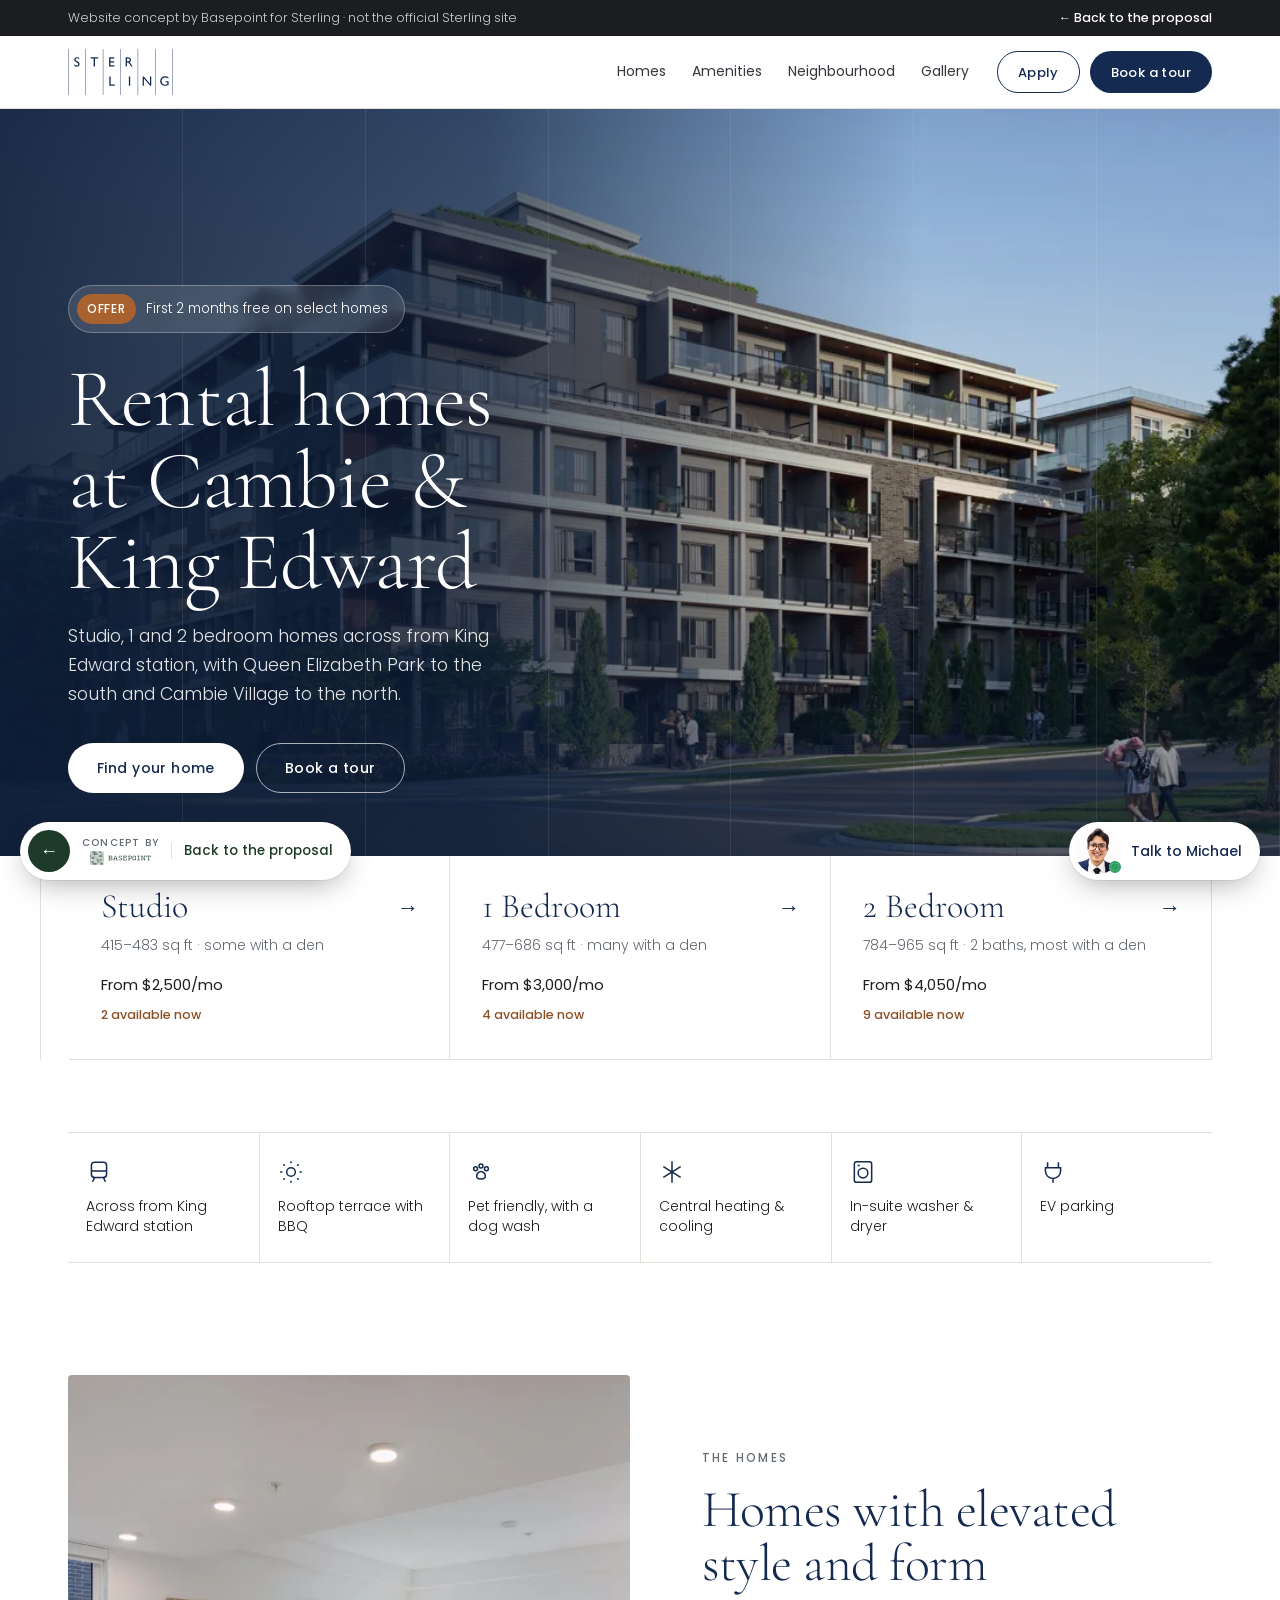
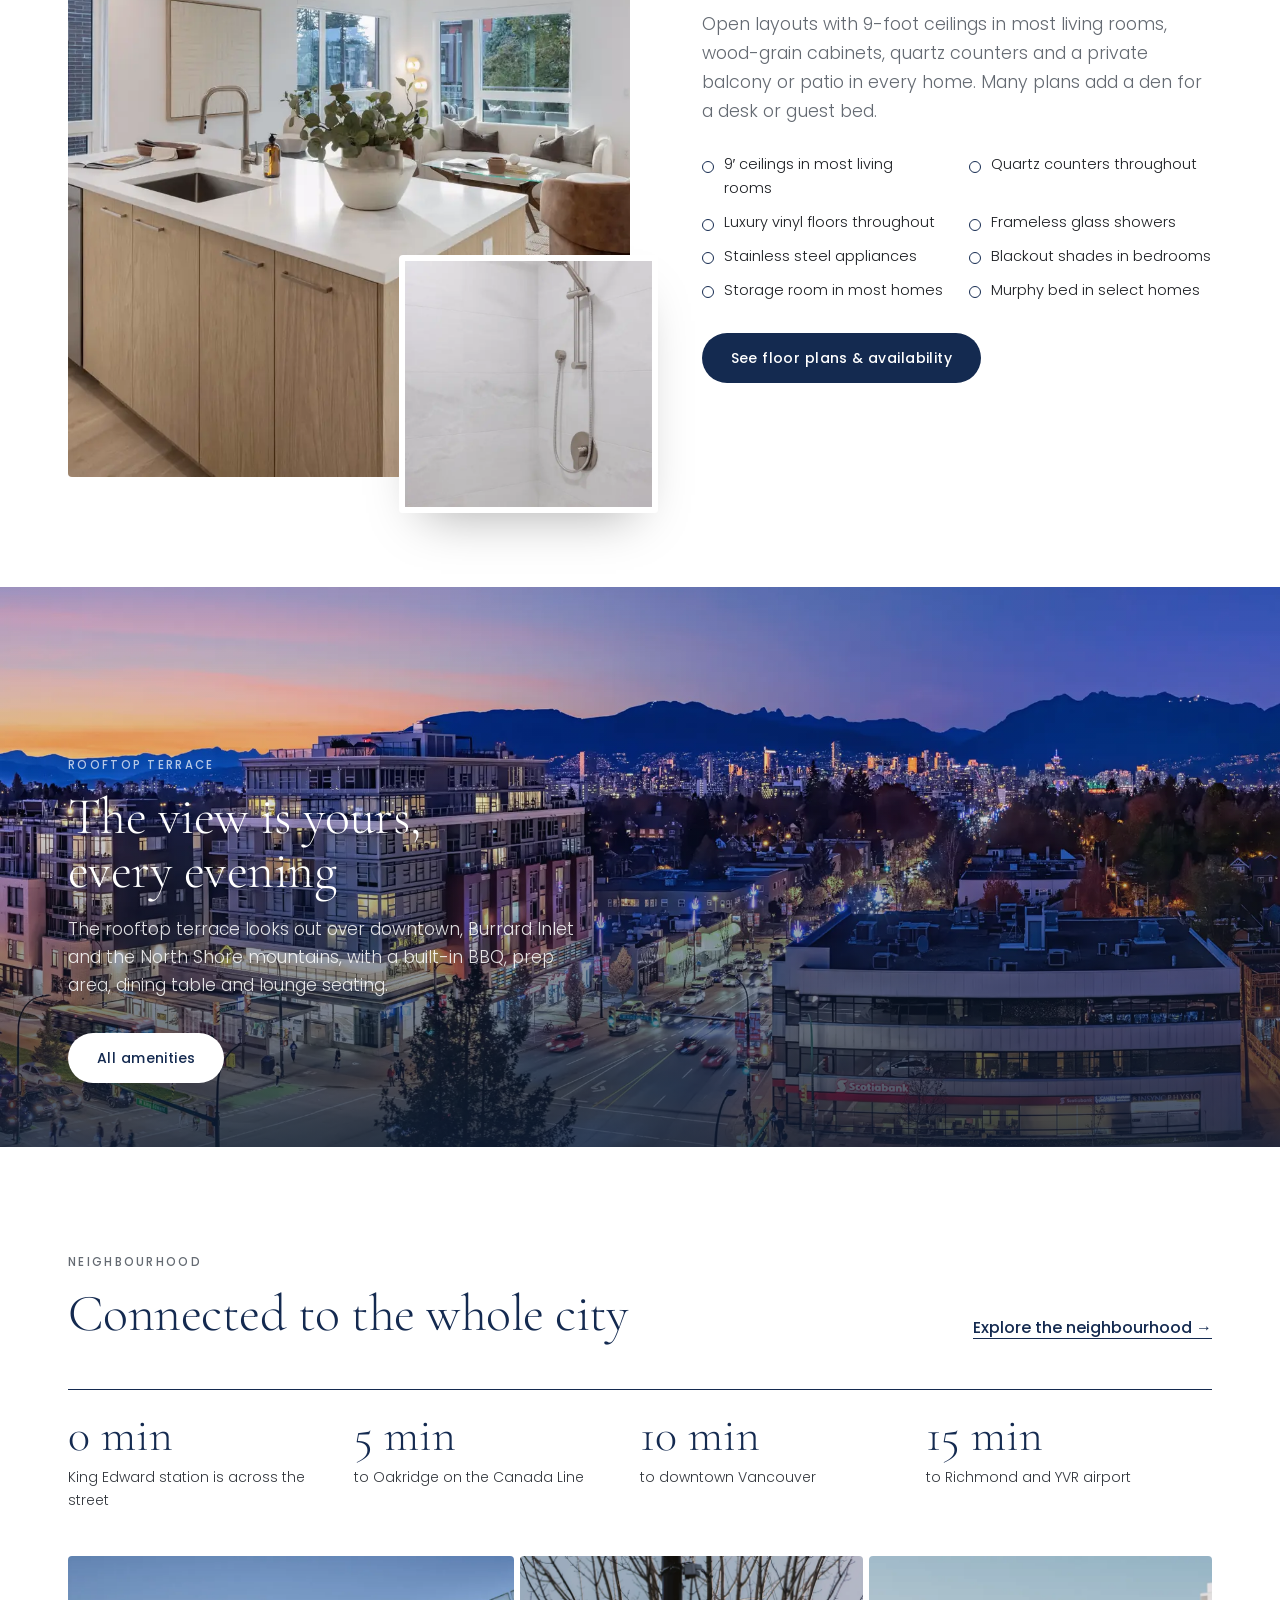
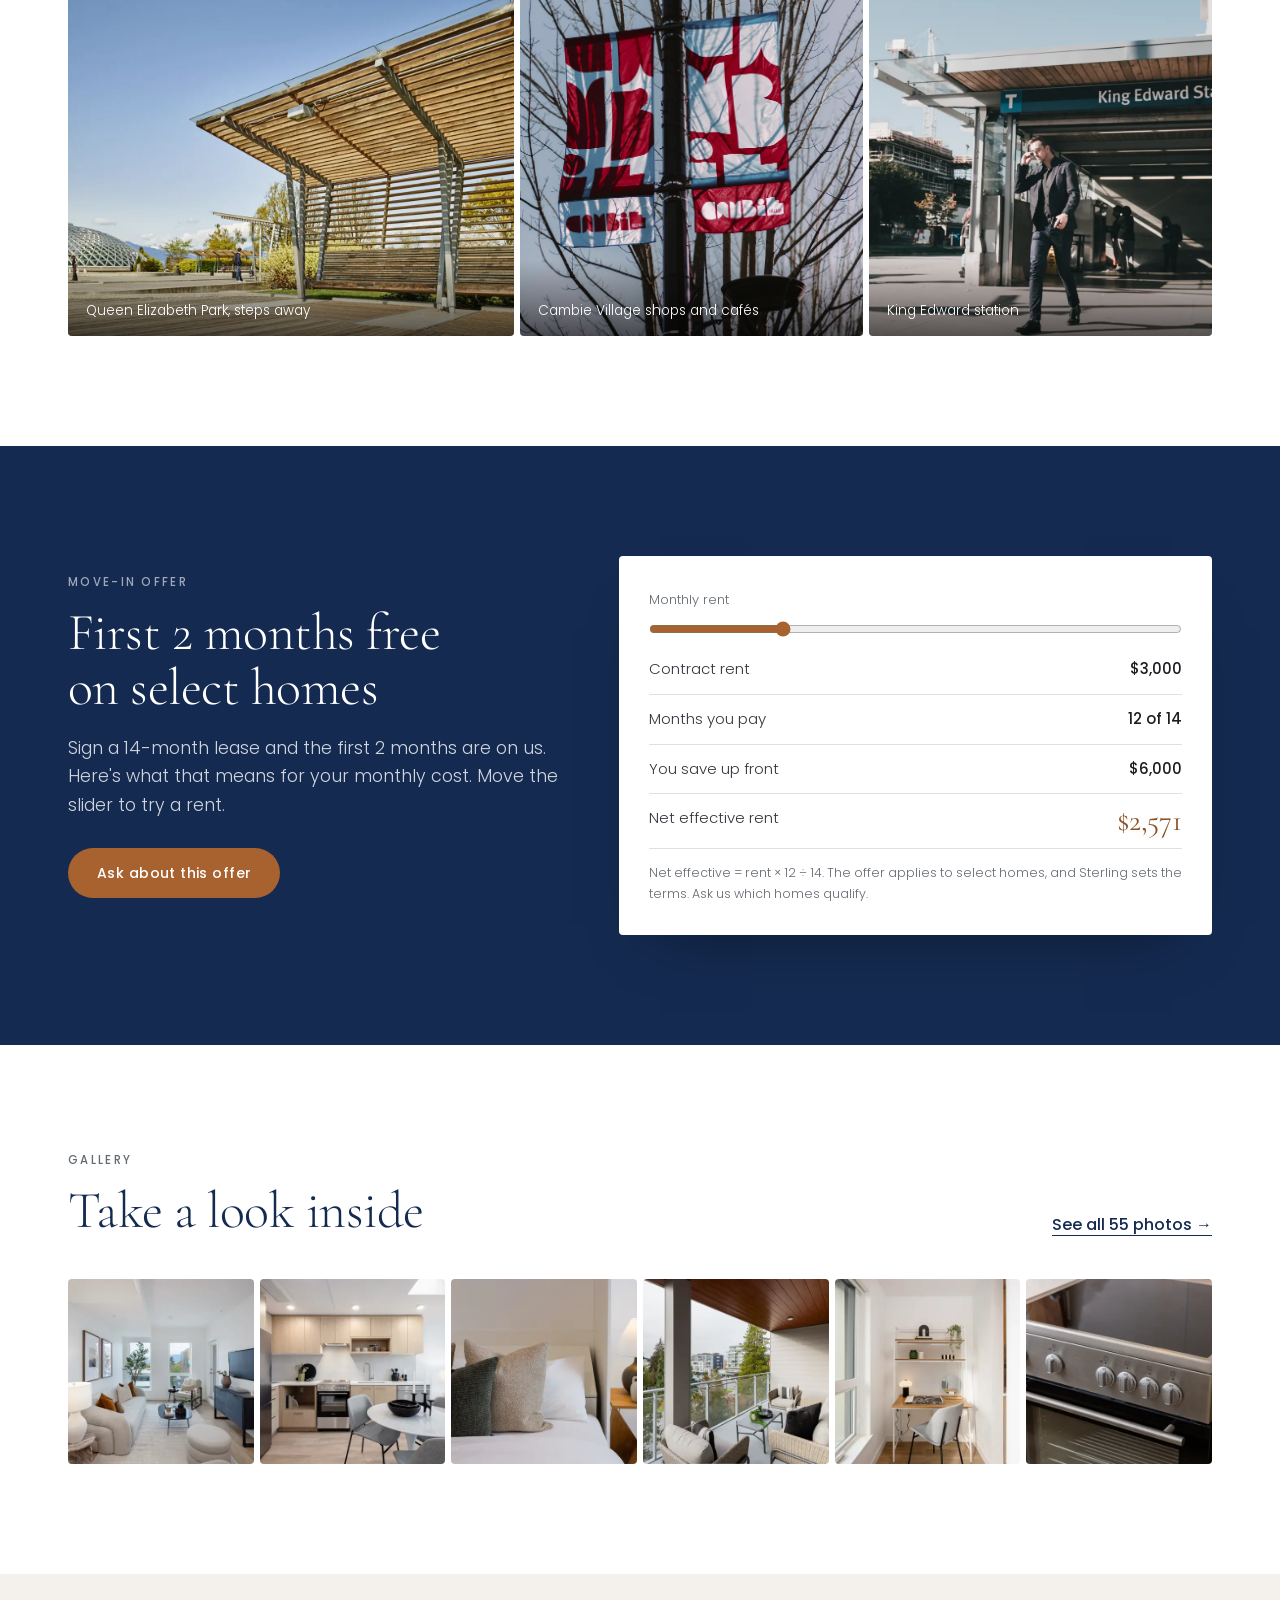
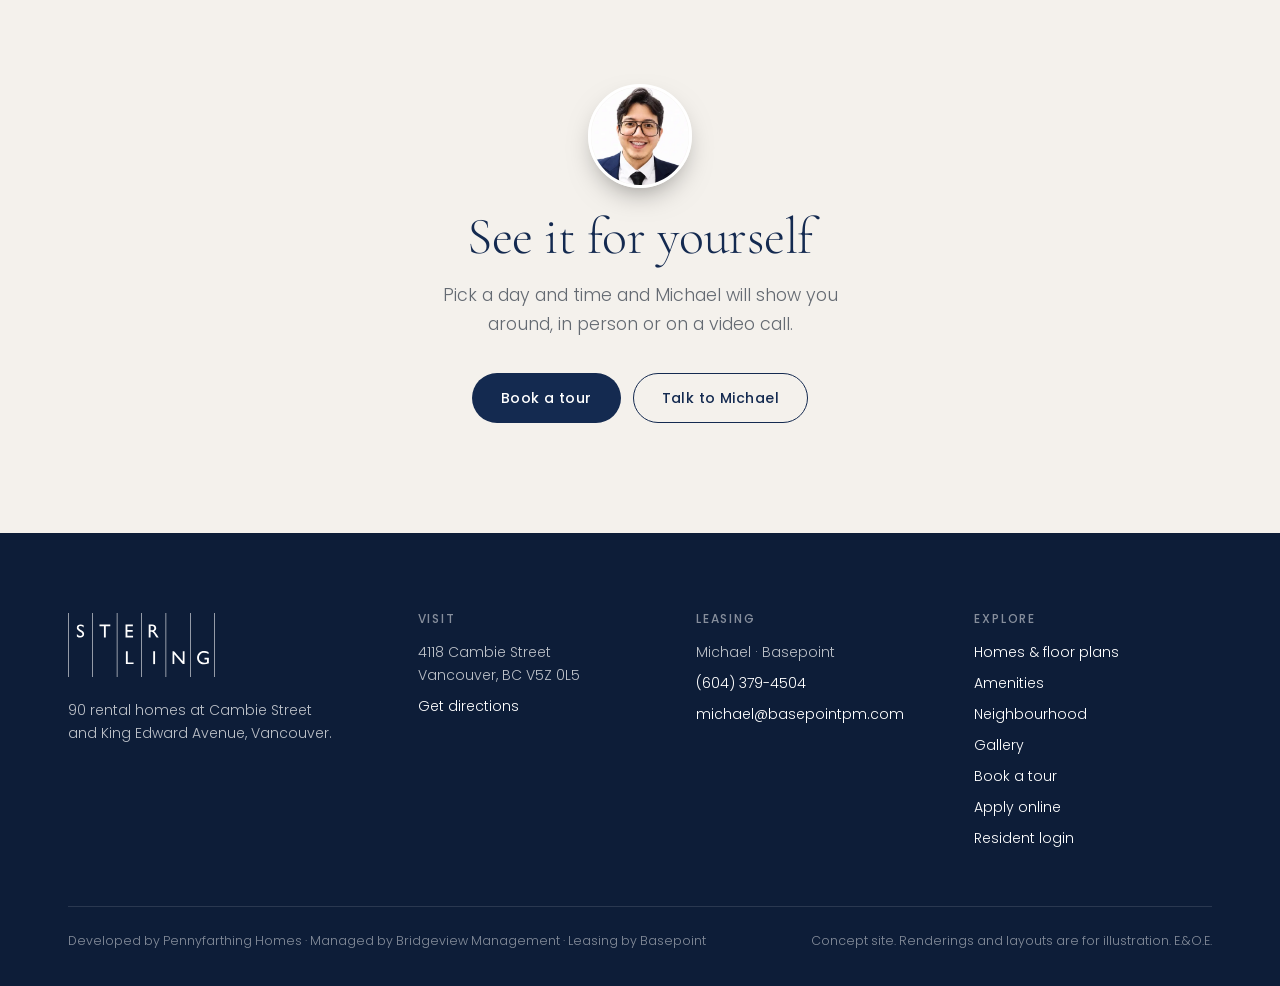
==== commit 046e059a: "Add files via upload" ====
--- a/index.html
+++ b/index.html
@@ -3,362 +3,182 @@
 <head>
   <meta charset="utf-8">
   <meta name="viewport" content="width=device-width, initial-scale=1">
-  <title>Sterling Leasing Proposal · Basepoint</title>
-  <meta name="description" content="How Basepoint can help lease up Sterling at 4118 Cambie Street: what we found online, the website we'd build, our team, and how we work.">
+  <title>Sterling · Rental homes at Cambie & King Edward, Vancouver</title>
+  <meta name="description" content="Studio, 1 and 2 bedroom rental homes at Cambie Street and King Edward Avenue, across from King Edward station. Website concept by Basepoint.">
   <meta name="robots" content="noindex, nofollow">
-  <meta property="og:title" content="Sterling Leasing Proposal · Basepoint">
-  <meta property="og:description" content="What we found, the website we'd build, and how Basepoint can carry the leasing at Sterling.">
-  <meta property="og:image" content="assets/img/photos/hero-building.webp">
-  <link rel="icon" href="assets/img/logos/basepoint.svg" type="image/svg+xml">
+  <link rel="icon" href="img/sterling-logo-navy.svg" type="image/svg+xml">
   <link rel="preconnect" href="https://fonts.googleapis.com">
   <link rel="preconnect" href="https://fonts.gstatic.com" crossorigin>
-  <link href="https://fonts.googleapis.com/css2?family=EB+Garamond:wght@400;500&family=Montserrat:wght@300;400;500;600&display=swap" rel="stylesheet">
-  <link rel="stylesheet" href="assets/css/style.css">
-  <link rel="stylesheet" href="assets/css/talk.css">
+  <link href="https://fonts.googleapis.com/css2?family=Cormorant+Garamond:wght@300;400;500&family=Poppins:wght@300;400;500&display=swap" rel="stylesheet">
+  <link rel="stylesheet" href="css/site.css">
+  <link rel="stylesheet" href="../assets/css/talk.css">
 </head>
-<body>
+<body data-page="home">
 
-<header class="topbar">
-  <div class="wrap topbar-in">
-    <a class="lockup" href="#top" aria-label="Basepoint for Sterling, back to top">
-      <img src="assets/img/logos/basepoint.svg" alt="Basepoint" class="lockup-bp">
-      <span class="lockup-x" aria-hidden="true">for</span>
-      <img src="assets/img/logos/sterling-navy.svg" alt="Sterling" class="lockup-st">
-    </a>
-    <nav class="nav" aria-label="Sections">
-      <a href="#found">What we found</a>
-      <a href="#website">The website</a>
-      <a href="#team">Team</a>
-      <a href="#work">Working together</a>
-    </nav>
-    <a class="btn btn-solid btn-sm" href="#contact">Book a call</a>
-  </div>
-</header>
+<div class="concept-bar"><div class="wrap"><span>Website concept by Basepoint for Sterling · not the official Sterling site</span><a href="../index.html">← Back to the proposal</a></div></div>
 
-<main id="top">
+<header class="site-head"><div class="wrap">
+  <a class="brand" href="index.html" aria-label="Sterling home"><img src="img/sterling-logo-navy.svg" alt="Sterling"></a>
+  <nav class="menu" id="menu" aria-label="Main">
+    <a href="homes.html">Homes</a><a href="amenities.html">Amenities</a><a href="neighbourhood.html">Neighbourhood</a><a href="gallery.html">Gallery</a>
+  </nav>
+  <div class="head-cta"><a class="btn btn-line btn-sm" data-apply href="#">Apply</a><a class="btn btn-navy btn-sm" href="book-a-tour.html">Book a tour</a></div>
+  <button class="menu-toggle" aria-controls="menu" aria-expanded="false" aria-label="Menu"><span></span></button>
+</div></header>
 
-  <!-- HERO -->
+<main>
   <section class="hero">
-    <img class="hero-img" src="assets/img/photos/hero-building.webp" alt="Sterling, a six-storey rental building at Cambie Street and King Edward Avenue" fetchpriority="high">
-    <div class="hero-shade"></div>
-    <div class="wrap hero-in">
-      <p class="eyebrow eyebrow-light">Leasing proposal · Prepared for Pennyfarthing Homes · October 2026</p>
-      <h1>Let's fill Sterling faster, with less work for your team.</h1>
-      <p class="hero-lede">We looked at how Sterling shows up online today. Here's what is holding leads back, the website we'd launch, who you'd work with, and how Basepoint can run the leasing inside your current RentCafe setup.</p>
+    <picture>
+      <source media="(max-width: 700px)" srcset="img/home/hero-m.webp">
+      <img src="img/home/hero.webp" alt="Sterling, a six-storey rental building at Cambie Street and King Edward Avenue" fetchpriority="high">
+    </picture>
+    <div class="hero-lines" aria-hidden="true"></div>
+    <div class="wrap">
+      <a class="hero-badge" href="#offer" style="color:#fff;text-decoration:none"><b>Offer</b>First 2 months free on select homes</a>
+      <h1>Rental homes at Cambie &amp; King Edward</h1>
+      <p class="lede">Studio, 1 and 2 bedroom homes across from King Edward station, with Queen Elizabeth Park to the south and Cambie Village to the north.</p>
       <div class="hero-cta">
-        <a class="btn btn-light" href="#found">See what we found</a>
-        <a class="btn btn-ghost-light" href="sterling/index.html">Open the website concept</a>
-      </div>
-    </div>
-    <aside class="person-card" aria-label="Your contact">
-      <span class="pc-face"><img src="assets/img/team/michael-avatar.webp" alt="Michael, leasing at Basepoint"><i aria-hidden="true"></i></span>
-      <div>
-        <p class="pc-name">Michael</p>
-        <p class="pc-role">Leasing · Basepoint · English &amp; Español</p>
-        <a href="#" class="pc-link" data-talk>Send Michael a message</a>
-      </div>
-    </aside>
-  </section>
-
-  <!-- SNAPSHOT -->
-  <section class="snapshot" aria-label="Sterling today">
-    <div class="wrap stats">
-      <div><b>90</b><span>rental homes</span></div>
-      <div><b>15</b><span>homes available today</span></div>
-      <div><b>24</b><span>floor plans to choose from</span></div>
-      <div><b>10+</b><span>listing sites carrying Sterling</span></div>
-      <div><b>2 months</b><span>free, offered in current ads</span></div>
-    </div>
-  </section>
-
-  <!-- FINDINGS -->
-  <section id="found" class="section">
-    <div class="wrap">
-      <p class="eyebrow">What we found · checked 21 October 2026</p>
-      <h2>Sterling has plenty of reach. The listings are losing people.</h2>
-      <p class="lede">Sterling is already on RentCafe, Zumper, PadMapper, Rentals.ca, Craigslist, Apartments.com and more. The gap isn't more ads. It's what renters see when they land on one. Tap any screenshot to enlarge it.</p>
-
-      <div class="cards">
-        <article class="card">
-          <button class="shot" data-full="assets/img/evidence/zumper-building.webp" aria-label="Enlarge screenshot: Zumper building page">
-            <img src="assets/img/evidence/zumper-building.webp" alt="Zumper page titled 4118 Cambie St with postal code V5Y None" loading="lazy">
-          </button>
-          <div class="card-body">
-            <span class="tag">Listings</span>
-            <h3>Some listings don't say "Sterling"</h3>
-            <p>Zumper calls the building <q>4118 Cambie St</q>, with the postal code <q>V5Y None</q>. Someone searching for Sterling won't find it there.</p>
-          </div>
-        </article>
-
-        <article class="card">
-          <button class="shot" data-full="assets/img/evidence/zumper-studio-listing.webp" aria-label="Enlarge screenshot: Zumper studio listing">
-            <img src="assets/img/evidence/zumper-studio-listing.webp" alt="Zumper studio listing whose first image is a Studios Available Now text graphic" loading="lazy">
-          </button>
-          <div class="card-body">
-            <span class="tag">Photos</span>
-            <h3>The first image is a text graphic</h3>
-            <p>On Zumper and Craigslist the lead image is a "Studios Available Now" or "2 Months Free" graphic, not the building or a home. On Zumper, the "14 Photos" button sits on top of the phone number.</p>
-          </div>
-        </article>
-
-        <article class="card">
-          <button class="shot" data-full="assets/img/evidence/craigslist-1bed-a.webp" aria-label="Enlarge screenshot: Craigslist 1 bed ad without photos">
-            <img src="assets/img/evidence/craigslist-1bed-a.webp" alt="Craigslist 1 bedroom ad with no photos" loading="lazy">
-          </button>
-          <div class="card-body">
-            <span class="tag">Craigslist</span>
-            <h3>3 of 4 Craigslist ads have no photos</h3>
-            <p>Both 1-bed ads and one 2-bed ad are text only. Ads with no photos get passed over, even with a strong offer.</p>
-          </div>
-        </article>
-
-        <article class="card">
-          <button class="shot" data-full="assets/img/evidence/craigslist-1bed-b.webp" aria-label="Enlarge screenshot: Craigslist ad with wrong details">
-            <img src="assets/img/evidence/craigslist-1bed-b.webp" alt="Craigslist ad saying Available August 1st and an effective rent of $414" loading="lazy">
-          </button>
-          <div class="card-body">
-            <span class="tag">Accuracy</span>
-            <h3>Ads carry old or wrong details</h3>
-            <ul class="facts">
-              <li>October ads still say "Available July 1st" and "August 1st".</li>
-              <li>One ad says the effective rent is <q>$414</q>.</li>
-              <li>The 1-bed effective rents don't add up: $3,000 × 12 ÷ 14 is $2,571, but the ad shows $2,371.</li>
-              <li>2-bath homes are listed as 1 bath.</li>
-            </ul>
-          </div>
-        </article>
-
-        <article class="card">
-          <button class="shot" data-full="assets/img/evidence/sterling-site-floorplans.webp" aria-label="Enlarge screenshot: Sterling floor plans page">
-            <img src="assets/img/evidence/sterling-site-floorplans.webp" alt="Sterling website floor plans page with filters and plan cards" loading="lazy">
-          </button>
-          <div class="card-body">
-            <span class="tag">Website</span>
-            <h3>24 floor plans, no clear path</h3>
-            <ul class="facts">
-              <li>15 of the 24 plans say "Inquire for details".</li>
-              <li>Most plans have a den. No plan name mentions it.</li>
-              <li>Plans A2 and A2B show each other's drawings.</li>
-              <li>Amenities are a plain text list with no photos.</li>
-            </ul>
-          </div>
-        </article>
-
-        <article class="card">
-          <button class="shot" data-full="assets/img/evidence/craigslist-2bed-b.webp" aria-label="Enlarge screenshot: 2 Months Free graphic on Craigslist">
-            <img src="assets/img/evidence/craigslist-2bed-b.webp" alt="Craigslist ad with a navy 2 Months Free graphic" loading="lazy">
-          </button>
-          <div class="card-body">
-            <span class="tag">Tours &amp; offer</span>
-            <h3>The offer gets lost, and tours take effort</h3>
-            <ul class="facts">
-              <li>"2 Months Free" is navy on navy, so it doesn't stand out.</li>
-              <li>The website shows "from $2,100*" but never says what the offer is.</li>
-              <li>There's no online tour booking. Renters have to text a number.</li>
-              <li>There's no virtual tour. The site's tour section is switched off.</li>
-            </ul>
-          </div>
-        </article>
+        <a class="btn btn-white" href="homes.html">Find your home</a>
+        <a class="btn btn-line-light" href="book-a-tour.html">Book a tour</a>
       </div>
     </div>
   </section>
 
-  <!-- TODAY VS BASEPOINT -->
-  <section class="section section-tint" aria-labelledby="change-h">
+  <section class="picker" aria-label="Choose a home type">
+    <div class="wrap picker-grid">
+      <a class="pick" href="homes.html#studio"><h3>Studio</h3><p>415–483 sq ft · some with a den</p><strong>From <span data-from="studio"></span>/mo</strong><span class="avail"><span data-count="studio"></span> available now</span></a>
+      <a class="pick" href="homes.html#one"><h3>1 Bedroom</h3><p>477–686 sq ft · many with a den</p><strong>From <span data-from="one"></span>/mo</strong><span class="avail"><span data-count="one"></span> available now</span></a>
+      <a class="pick" href="homes.html#two"><h3>2 Bedroom</h3><p>784–965 sq ft · 2 baths, most with a den</p><strong>From <span data-from="two"></span>/mo</strong><span class="avail"><span data-count="two"></span> available now</span></a>
+    </div>
+  </section>
+
+  <section class="section-sm">
     <div class="wrap">
-      <p class="eyebrow">What changes</p>
-      <h2 id="change-h">Same building, same systems. A much clearer story.</h2>
-      <div class="compare" role="table" aria-label="Today compared with Basepoint">
-        <div class="compare-row compare-head" role="row">
-          <span role="columnheader"></span>
-          <span role="columnheader">Today</span>
-          <span role="columnheader">With Basepoint</span>
-        </div>
-        <div class="compare-row" role="row"><b role="rowheader">Name</b><span role="cell">"4118 Cambie St" on some sites</span><span role="cell">"Sterling" everywhere, with the same photos, facts and offer</span></div>
-        <div class="compare-row" role="row"><b role="rowheader">First photo</b><span role="cell">Text graphics</span><span role="cell">The building and the best interiors first, with the offer as a clean badge</span></div>
-        <div class="compare-row" role="row"><b role="rowheader">Ads</b><span role="cell">No photos, old dates, math errors</span><span role="cell">Every ad checked and refreshed weekly, with photos and correct details</span></div>
-        <div class="compare-row" role="row"><b role="rowheader">Choosing a home</b><span role="cell">24 plans, many "Inquire"</span><span role="cell">Three simple choices, available homes first, dens called out</span></div>
-        <div class="compare-row" role="row"><b role="rowheader">Tours</b><span role="cell">Text a number</span><span role="cell">Online booking in 30 seconds, plus a Matterport or video tour</span></div>
-        <div class="compare-row" role="row"><b role="rowheader">Follow-up</b><span role="cell">Hard to see what happens to a lead</span><span role="cell">Every inquiry answered, tracked and followed up until it's a lease or a no</span></div>
-        <div class="compare-row" role="row"><b role="rowheader">Reporting</b><span role="cell">None visible</span><span role="cell">A weekly report on leads, tours, applications and leases, by channel</span></div>
+      <div class="highs reveal">
+        <div class="high"><svg viewBox="0 0 24 24"><rect x="5" y="3" width="14" height="14" rx="3"/><path d="M5 11h14M8 17l-2 4M16 17l2 4"/></svg>Across from King Edward station</div>
+        <div class="high"><svg viewBox="0 0 24 24"><circle cx="12" cy="12" r="4"/><path d="M12 2v2M12 20v2M2 12h2M20 12h2M4.9 4.9l1.4 1.4M17.7 17.7l1.4 1.4M4.9 19.1l1.4-1.4M17.7 6.3l1.4-1.4"/></svg>Rooftop terrace with BBQ</div>
+        <div class="high"><svg viewBox="0 0 24 24"><circle cx="7" cy="9" r="1.8"/><circle cx="12" cy="6.5" r="1.8"/><circle cx="17" cy="9" r="1.8"/><path d="M8 16c0-2.5 2-4.5 4-4.5s4 2 4 4.5c0 1.7-1.5 2.5-4 2.5s-4-.8-4-2.5z"/></svg>Pet friendly, with a dog wash</div>
+        <div class="high"><svg viewBox="0 0 24 24"><path d="M12 2v20M4 7l16 10M20 7L4 17"/></svg>Central heating &amp; cooling</div>
+        <div class="high"><svg viewBox="0 0 24 24"><rect x="4" y="2.5" width="16" height="19" rx="2"/><circle cx="12" cy="13" r="4.5"/><path d="M7 6h2"/></svg>In-suite washer &amp; dryer</div>
+        <div class="high"><svg viewBox="0 0 24 24"><path d="M7 3v5M17 3v5M5 8h14v3a7 7 0 0 1-14 0V8zM12 18v4"/></svg>EV parking</div>
       </div>
     </div>
   </section>
 
-  <!-- WEBSITE CONCEPT -->
-  <section id="website" class="section">
-    <div class="wrap">
-      <p class="eyebrow">The website we'd launch</p>
-      <div class="head-split">
-        <h2>A complete Sterling website, ready to go</h2>
-        <a class="btn btn-solid" href="sterling/index.html">Open the website concept →</a>
+  <section class="section" style="padding-top:40px">
+    <div class="wrap split">
+      <div class="split-media reveal">
+        <img src="img/gallery/g37.webp" alt="Kitchen and living room" loading="lazy">
+        <img class="inset" src="img/gallery/g29-t.webp" alt="Frameless glass shower" loading="lazy">
       </div>
-      <p class="lede">A separate, fully working site built from Sterling's own photos, floor plans and live availability. It sits alongside RentCafe: the Apply button goes straight to your existing application portal.</p>
-
-      <div class="showcase">
-        <a class="show-card show-main" href="sterling/index.html">
-          <img src="assets/img/concept/index.webp" alt="Sterling website concept, home page" loading="lazy">
-          <div><b>Home</b><span>Photo-first hero, the offer up front, and a Studio / 1 Bed / 2 Bed picker with live prices.</span></div>
-        </a>
-        <a class="show-card" href="sterling/homes.html">
-          <img src="assets/img/concept/homes.webp" alt="Sterling website concept, homes finder" loading="lazy">
-          <div><b>Homes finder</b><span>Filter by type, availability or den. Each plan opens its drawing, available homes and net-effective rent.</span></div>
-        </a>
-        <a class="show-card" href="sterling/book-a-tour.html">
-          <img src="assets/img/concept/book-a-tour.webp" alt="Sterling website concept, book a tour page" loading="lazy">
-          <div><b>Book a tour</b><span>Pick a home, a day and a time, in person or by video. Requests land in our inbox.</span></div>
-        </a>
-        <a class="show-card" href="sterling/gallery.html">
-          <img src="assets/img/concept/gallery.webp" alt="Sterling website concept, gallery" loading="lazy">
-          <div><b>Gallery</b><span>All 55 photos, sorted by room, with a full-screen viewer.</span></div>
-        </a>
-      </div>
-
-      <ul class="feature-list">
-        <li>6 pages: Home, Homes, Amenities, Neighbourhood, Gallery, Book a tour</li>
-        <li>Offer calculator that shows net-effective rent</li>
-        <li>"Talk to Michael" on every page</li>
-        <li>Correct drawings, with dens called out</li>
-        <li>Works on phones, fast to load</li>
-        <li>Easy to update: one data file for availability</li>
-      </ul>
-    </div>
-  </section>
-
-  <!-- SERVICES -->
-  <section id="services" class="section section-tint">
-    <div class="wrap">
-      <p class="eyebrow">What Basepoint takes off your plate</p>
-      <h2>From first click to signed lease</h2>
-      <p class="lede">We act as a direct extension of your team, working inside RentCafe and Yardi. Nothing to replace.</p>
-      <div class="services">
-        <div class="svc">
-          <span class="svc-n">01</span>
-          <h3>Positioning &amp; strategy</h3>
-          <ul><li>Rent and incentive planning</li><li>Which homes to push first</li><li>Market and audience insights</li></ul>
-        </div>
-        <div class="svc">
-          <span class="svc-n">02</span>
-          <h3>Listings &amp; marketing</h3>
-          <ul><li>One consistent listing on every platform</li><li>Photography, Matterport and floor plans</li><li>Weekly refresh of every ad</li></ul>
-        </div>
-        <div class="svc">
-          <span class="svc-n">03</span>
-          <h3>Leasing</h3>
-          <ul><li>Fast inquiry response and lead qualifying</li><li>Tours in person and virtual, booked online</li><li>Applications and document intake</li></ul>
-        </div>
-        <div class="svc">
-          <span class="svc-n">04</span>
-          <h3>Reporting</h3>
-          <ul><li>Weekly leasing report</li><li>Incentive tracking and feedback</li><li>Market pulse and recommendations</li></ul>
-        </div>
+      <div class="reveal">
+        <span class="eyebrow">The homes</span>
+        <h2>Homes with elevated style and form</h2>
+        <p class="lede">Open layouts with 9-foot ceilings in most living rooms, wood-grain cabinets, quartz counters and a private balcony or patio in every home. Many plans add a den for a desk or guest bed.</p>
+        <ul class="ticks">
+          <li>9′ ceilings in most living rooms</li>
+          <li>Quartz counters throughout</li>
+          <li>Luxury vinyl floors throughout</li>
+          <li>Frameless glass showers</li>
+          <li>Stainless steel appliances</li>
+          <li>Blackout shades in bedrooms</li>
+          <li>Storage room in most homes</li>
+          <li>Murphy bed in select homes</li>
+        </ul>
+        <p style="margin-top:30px"><a class="btn btn-navy" href="homes.html">See floor plans &amp; availability</a></p>
       </div>
     </div>
   </section>
 
-  <!-- TEAM -->
-  <section id="team" class="section">
-    <div class="wrap profile">
-      <figure class="portrait">
-        <img src="assets/img/team/michael-portrait.webp" alt="Michael, leasing at Basepoint" loading="lazy">
-        <figcaption><b>Michael</b><span>Leasing · Basepoint Real Estate Group</span></figcaption>
-      </figure>
-      <div>
-        <p class="eyebrow">Who you'll work with</p>
-        <h2>Hi, I'm Michael.</h2>
-        <p class="lede">I'd be your day-to-day contact for Sterling. At Basepoint I look after leasing, residents, inspections, maintenance and suite turnovers, backed by the team that has brought seven Vancouver rental communities to market.</p>
-        <dl class="facts-dl">
-          <div><dt>Background</dt><dd>Leasing, building operations and strata</dd></div>
-          <div><dt>Experience</dt><dd>23 properties across Metro Vancouver</dd></div>
-          <div><dt>Languages</dt><dd>English &amp; Español · Basepoint also serves in 中文</dd></div>
-        </dl>
-        <div class="hero-cta"><a class="btn btn-solid" href="#" data-talk>Message Michael</a><a class="btn btn-outline" data-email href="#"></a></div>
+  <section class="band">
+    <img src="img/home/rooftop-dusk.webp" alt="Dusk view from Sterling over Cambie Street toward downtown and the North Shore mountains" loading="lazy">
+    <div class="wrap reveal">
+      <span class="eyebrow" style="color:rgba(255,255,255,.7)">Rooftop terrace</span>
+      <h2>The view is yours, every evening</h2>
+      <p>The rooftop terrace looks out over downtown, Burrard Inlet and the North Shore mountains, with a built-in BBQ, prep area, dining table and lounge seating.</p>
+      <div class="hero-cta"><a class="btn btn-white" href="amenities.html">All amenities</a></div>
+    </div>
+  </section>
+
+  <section class="section">
+    <div class="wrap">
+      <div class="head-split reveal">
+        <div><span class="eyebrow">Neighbourhood</span><h2>Connected to the whole city</h2></div>
+        <a class="link" href="neighbourhood.html">Explore the neighbourhood →</a>
       </div>
-    </div>
-
-    <div class="wrap">
-      <div class="head-split" style="margin-top:80px">
-        <div><p class="eyebrow">Experience · Basepoint's work</p><h2>Rental communities we've brought to market</h2></div>
-        <p class="lede" style="margin:0;max-width:44ch">New purpose-built rentals across Vancouver, launched and leased by the Basepoint team.</p>
+      <div class="times reveal">
+        <div class="time"><b>0 min</b><span>King Edward station is across the street</span></div>
+        <div class="time"><b>5 min</b><span>to Oakridge on the Canada Line</span></div>
+        <div class="time"><b>10 min</b><span>to downtown Vancouver</span></div>
+        <div class="time"><b>15 min</b><span>to Richmond and YVR airport</span></div>
       </div>
-      <div class="projects">
-        <figure><img src="assets/img/projects/luminary.webp" alt="Luminary" loading="lazy"><figcaption>Luminary</figcaption></figure>
-        <figure><img src="assets/img/projects/alma.webp" alt="Alma Gastown" loading="lazy"><figcaption>Alma Gastown</figcaption></figure>
-        <figure><img src="assets/img/projects/ren.webp" alt="Ren" loading="lazy"><figcaption>Ren</figcaption></figure>
-        <figure><img src="assets/img/projects/stainsbury.webp" alt="The Stainsbury" loading="lazy"><figcaption>The Stainsbury</figcaption></figure>
-        <figure><img src="assets/img/projects/aster.webp" alt="Aster" loading="lazy"><figcaption>Aster</figcaption></figure>
-        <figure><img src="assets/img/projects/hawthorn.webp" alt="Hawthorn" loading="lazy"><figcaption>Hawthorn</figcaption></figure>
-        <figure><img src="assets/img/projects/timbre.webp" alt="Timbre and Harmony" loading="lazy"><figcaption>Timbre &amp; Harmony</figcaption></figure>
-      </div>
-
-      <div class="behind">
-        <p class="eyebrow">Behind me: the Basepoint team</p>
-        <ul class="chips-static">
-          <li>Project leasing &amp; marketing</li><li>Leasing agents</li><li>Photography &amp; Matterport</li><li>Property management</li><li>Maintenance coordination</li><li>Resident care</li><li>English · Español · 中文</li>
-        </ul>
+      <div class="trio reveal">
+        <figure><img src="img/area/qe-park.webp" alt="Queen Elizabeth Park plaza and Bloedel Conservatory" loading="lazy"><figcaption>Queen Elizabeth Park, steps away</figcaption></figure>
+        <figure><img src="img/area/cambie-banners.webp" alt="Cambie Village street banners" loading="lazy"><figcaption>Cambie Village shops and cafés</figcaption></figure>
+        <figure><img src="img/area/king-edward-station.webp" alt="King Edward Canada Line station" loading="lazy"><figcaption>King Edward station</figcaption></figure>
       </div>
     </div>
   </section>
 
-  <!-- WORKING TOGETHER -->
-  <section id="work" class="section section-tint">
-    <div class="wrap">
-      <p class="eyebrow">Working together</p>
-      <h2>Choose the level of help you need</h2>
-      <div class="options">
-        <div class="opt">
-          <h3>Join your team</h3>
-          <p>I join your process at Sterling as a leasing agent: tours, follow-ups and applications, reporting to you.</p>
-        </div>
-        <div class="opt opt-main">
-          <span class="opt-flag">Most impact</span>
-          <h3>Full leasing partner</h3>
-          <p>Basepoint runs leasing end to end, from listings and leads to tours, applications and weekly reports, until Sterling is stabilized.</p>
-        </div>
-        <div class="opt">
-          <h3>Listings &amp; website refresh</h3>
-          <p>We fix and manage every listing and launch the Sterling website shown above, with online tour booking. Your team keeps the tours.</p>
-        </div>
+  <section id="offer" class="section bg-navy">
+    <div class="wrap offer-box">
+      <div class="reveal">
+        <span class="eyebrow">Move-in offer</span>
+        <h2>First 2 months free on select homes</h2>
+        <p class="lede" style="color:rgba(255,255,255,.8)">Sign a 14-month lease and the first 2 months are on us. Here's what that means for your monthly cost. Move the slider to try a rent.</p>
+        <p style="margin-top:28px"><a class="btn btn-copper" href="book-a-tour.html">Ask about this offer</a></p>
       </div>
-
-      <h3 class="sub">Our first 30 days</h3>
-      <ol class="steps">
-        <li><b>Week 1</b><span>Audit and fix every live listing: name, photos, dates, prices, dens.</span></li>
-        <li><b>Week 2</b><span>Photo-first listings, a clear offer badge, and the new website live.</span></li>
-        <li><b>Week 3</b><span>Online tour booking, a virtual tour and one place to track leads.</span></li>
-        <li><b>Week 4</b><span>First weekly report, with leads, tours and leases by channel and an incentive review.</span></li>
-      </ol>
+      <div id="calc" class="calc reveal">
+        <label for="calc-rent">Monthly rent</label>
+        <input id="calc-rent" type="range" min="2500" max="4550" step="25" value="3000">
+        <div class="calc-row"><span>Contract rent</span><b id="c-rent"></b></div>
+        <div class="calc-row"><span>Months you pay</span><b id="c-paid"></b></div>
+        <div class="calc-row"><span>You save up front</span><b id="c-save"></b></div>
+        <div class="calc-row total"><span>Net effective rent</span><b id="c-net"></b></div>
+        <small>Net effective = rent × 12 ÷ 14. The offer applies to select homes, and Sterling sets the terms. Ask us which homes qualify.</small>
+      </div>
     </div>
   </section>
 
-  <!-- CONTACT -->
-  <section id="contact" class="contact">
-    <div class="wrap contact-in">
-      <img class="contact-face" src="assets/img/team/michael-avatar.webp" alt="">
-      <h2>Let's talk about Sterling.</h2>
-      <p>A 20-minute call is enough to walk through these findings and agree on a first step that fits how your team works.</p>
-      <div class="hero-cta">
-        <a class="btn btn-light" id="book-call" href="#">Book a call</a>
-        <a class="btn btn-ghost-light" href="#" data-talk>Talk to Michael</a>
+  <section class="section">
+    <div class="wrap">
+      <div class="head-split reveal">
+        <div><span class="eyebrow">Gallery</span><h2>Take a look inside</h2></div>
+        <a class="link" href="gallery.html">See all 55 photos →</a>
       </div>
-      <p class="contact-lines"><a data-phone href="#"></a> · <a data-email href="#"></a> · 720–999 West Broadway, Vancouver</p>
+      <div class="thumbs reveal">
+        <a href="gallery.html"><img src="img/gallery/g01-t.webp" alt="Living room" loading="lazy"></a>
+        <a href="gallery.html"><img src="img/gallery/g09-t.webp" alt="Kitchen" loading="lazy"></a>
+        <a href="gallery.html"><img src="img/gallery/g25-t.webp" alt="Bedroom" loading="lazy"></a>
+        <a href="gallery.html"><img src="img/gallery/g38-t.webp" alt="Balcony with city view" loading="lazy"></a>
+        <a href="gallery.html"><img src="img/gallery/g26-t.webp" alt="Home office" loading="lazy"></a>
+        <a href="gallery.html"><img src="img/gallery/g19-t.webp" alt="Lobby" loading="lazy"></a>
+      </div>
+    </div>
+  </section>
+
+  <section class="section bg-stone cta-face">
+    <div class="wrap reveal">
+      <img src="../assets/img/team/michael-avatar.webp" alt="Michael, Sterling leasing">
+      <h2>See it for yourself</h2>
+      <p class="lede" style="margin-left:auto;margin-right:auto">Pick a day and time and Michael will show you around, in person or on a video call.</p>
+      <div class="hero-cta"><a class="btn btn-navy" href="book-a-tour.html">Book a tour</a><a class="btn btn-line" href="#" data-talk>Talk to Michael</a></div>
     </div>
   </section>
 </main>
 
-<footer class="foot">
-  <div class="wrap foot-in">
-    <img src="assets/img/logos/basepoint.svg" alt="Basepoint" class="foot-logo">
-    <p>Prepared by Basepoint Real Estate Group for Pennyfarthing Homes, October 2026. Screenshots taken 21 October 2026. Sterling's photos, logo and floor plans belong to their owners and appear here only to illustrate this proposal.</p>
+<footer class="foot"><div class="wrap">
+  <div class="foot-grid">
+    <div><img src="img/sterling-logo-white.svg" alt="Sterling"><p style="margin-top:22px;max-width:30ch">90 rental homes at Cambie Street and King Edward Avenue, Vancouver.</p></div>
+    <div><h4>Visit</h4><p>4118 Cambie Street<br>Vancouver, BC V5Z 0L5</p><p><a href="https://maps.google.com/?q=4118+Cambie+Street+Vancouver+BC" target="_blank" rel="noopener">Get directions</a></p></div>
+    <div><h4>Leasing</h4><p>Michael · Basepoint</p><p><a data-phone href="#"></a></p><p><a data-email href="#"></a></p></div>
+    <div><h4>Explore</h4><ul><li><a href="homes.html">Homes &amp; floor plans</a></li><li><a href="amenities.html">Amenities</a></li><li><a href="neighbourhood.html">Neighbourhood</a></li><li><a href="gallery.html">Gallery</a></li><li><a href="book-a-tour.html">Book a tour</a></li><li><a data-apply href="#">Apply online</a></li><li><a data-residents href="#">Resident login</a></li></ul></div>
   </div>
-</footer>
+  <div class="foot-base"><span>Developed by Pennyfarthing Homes · Managed by Bridgeview Management · Leasing by Basepoint</span><span>Concept site. Renderings and layouts are for illustration. E.&amp;O.E.</span></div>
+</div></footer>
 
-<dialog id="viewer" aria-label="Enlarged screenshot">
-  <button class="viewer-close" aria-label="Close">×</button>
-  <img alt="">
-</dialog>
-
-<script src="assets/js/talk.js" data-base="assets/" data-role="Leasing · Basepoint" data-greeting="Hi! I'm Michael from Basepoint. Happy to walk you through this proposal for Sterling. Send me a note or book a call." data-subject="Sterling proposal"></script>
-<script src="assets/js/main.js"></script>
+<script src="../assets/js/talk.js" data-base="../assets/" data-role="Sterling leasing · Basepoint" data-greeting="Hi, I'm Michael from the Sterling leasing team. Looking for a studio, 1 or 2 bed? Ask me anything, or book a tour." data-subject="Sterling question from the website"></script>
+<script src="js/data.js"></script>
+<script src="js/site.js"></script>
 </body>
 </html>
--- a/css/site.css
+++ b/css/site.css
@@ -0,0 +1,465 @@
+/* Sterling · website concept by Basepoint */
+
+:root {
+  --navy: #142A50;
+  --navy-deep: #0D1D38;
+  --ink: #1B1D21;
+  --text: #34383E;
+  --muted: #646A72;
+  --line: #E4DFD7;
+  --paper: #FFFFFF;
+  --stone: #F4F1EC;
+  --stone-2: #EAE5DC;
+  --copper: #A8622F;
+  --copper-deep: #8C4F23;
+  --copper-soft: #F7ECE2;
+  --serif: "Cormorant Garamond", "Playfair Display", Georgia, serif;
+  --sans: "Poppins", "Montserrat", Arial, sans-serif;
+  --r: 4px;
+  --wrap: 1200px;
+  --head: 72px;
+  --ease: cubic-bezier(.22, .61, .36, 1);
+}
+
+* { box-sizing: border-box; }
+html { scroll-behavior: smooth; scroll-padding-top: calc(var(--head) + 16px); }
+body { margin: 0; background: var(--paper); color: var(--text); font: 300 16px/1.65 var(--sans); -webkit-font-smoothing: antialiased; }
+img { max-width: 100%; display: block; }
+a { color: var(--navy); }
+button { font-family: inherit; }
+.wrap { max-width: var(--wrap); margin: 0 auto; padding: 0 28px; }
+.sr { position: absolute; width: 1px; height: 1px; overflow: hidden; clip: rect(0 0 0 0); white-space: nowrap; }
+:focus-visible { outline: 2px solid var(--copper); outline-offset: 3px; }
+
+h1, h2, h3, h4 { margin: 0; color: var(--navy); }
+h1, h2 { font-family: var(--serif); font-weight: 300; letter-spacing: -0.01em; text-wrap: balance; }
+h1 { font-size: clamp(44px, 6.4vw, 84px); line-height: 1; }
+h2 { font-size: clamp(32px, 4.2vw, 52px); line-height: 1.05; }
+h3 { font: 500 17px/1.35 var(--sans); }
+.eyebrow { font: 500 11.5px/1 var(--sans); letter-spacing: .2em; text-transform: uppercase; color: var(--muted); margin: 0 0 18px; display: block; }
+.lede { font-size: 17.5px; color: var(--muted); max-width: 58ch; margin: 18px 0 0; }
+
+/* Buttons */
+.btn { display: inline-flex; align-items: center; justify-content: center; gap: 8px; min-height: 50px; padding: 0 28px; border-radius: 999px; border: 1px solid transparent; font: 500 14px/1 var(--sans); letter-spacing: .03em; text-decoration: none; cursor: pointer; transition: background-color .2s, color .2s, border-color .2s, transform .2s; white-space: nowrap; }
+.btn:active { transform: translateY(1px); }
+.btn-sm { min-height: 42px; padding: 0 20px; font-size: 13px; }
+.btn-navy { background: var(--navy); color: #fff; }
+.btn-navy:hover { background: var(--navy-deep); }
+.btn-copper { background: var(--copper); color: #fff; }
+.btn-copper:hover { background: var(--copper-deep); }
+.btn-white { background: #fff; color: var(--navy); }
+.btn-white:hover { background: var(--stone); }
+.btn-line { border-color: var(--navy); color: var(--navy); background: transparent; }
+.btn-line:hover { background: var(--navy); color: #fff; }
+.btn-line-light { border-color: rgba(255,255,255,.65); color: #fff; }
+.btn-line-light:hover { background: rgba(255,255,255,.12); border-color: #fff; }
+.link { color: var(--navy); font-weight: 500; text-underline-offset: 5px; }
+
+/* Concept bar */
+.concept-bar { background: var(--ink); color: rgba(255,255,255,.8); font-size: 12.5px; }
+.concept-bar .wrap { display: flex; gap: 16px; justify-content: space-between; align-items: center; min-height: 36px; }
+.concept-bar a { color: #fff; font-weight: 500; text-decoration: none; white-space: nowrap; }
+.concept-bar a:hover { text-decoration: underline; }
+
+/* Header */
+.site-head { position: sticky; top: 0; z-index: 30; background: rgba(255,255,255,.96); backdrop-filter: blur(10px) saturate(1.3); border-bottom: 1px solid var(--line); }
+.site-head .wrap { display: flex; align-items: center; gap: 28px; height: var(--head); }
+.brand img { height: 46px; width: auto; }
+.menu { display: flex; gap: 26px; margin-left: auto; }
+.menu a { color: var(--text); text-decoration: none; font-size: 14px; font-weight: 400; padding: 6px 0; border-bottom: 1px solid transparent; }
+.menu a:hover, .menu a[aria-current="page"] { color: var(--navy); border-bottom-color: var(--navy); }
+.head-cta { display: flex; gap: 10px; }
+.menu-toggle { display: none; margin-left: auto; width: 44px; height: 44px; border: 1px solid var(--line); border-radius: 50%; background: #fff; cursor: pointer; position: relative; }
+.menu-toggle span, .menu-toggle span::before, .menu-toggle span::after { position: absolute; left: 13px; width: 16px; height: 1.5px; background: var(--navy); content: ""; transition: transform .25s var(--ease); }
+.menu-toggle span { top: 21px; }
+.menu-toggle span::before { left: 0; top: -5px; }
+.menu-toggle span::after { left: 0; top: 5px; }
+.menu-open .menu-toggle span { background: transparent; }
+.menu-open .menu-toggle span::before { transform: translateY(5px) rotate(45deg); }
+.menu-open .menu-toggle span::after { transform: translateY(-5px) rotate(-45deg); }
+
+/* Offer ribbon */
+.offer-ribbon { background: var(--copper); color: #fff; font-size: 14px; }
+.offer-ribbon .wrap { display: flex; gap: 6px 14px; align-items: center; justify-content: center; flex-wrap: wrap; min-height: 44px; padding-top: 8px; padding-bottom: 8px; text-align: center; }
+.offer-ribbon b { font-weight: 500; }
+.offer-ribbon a { color: #fff; font-weight: 500; }
+
+/* Home hero */
+.hero { position: relative; min-height: min(calc(100vh - 152px), 820px); display: flex; align-items: flex-end; color: #fff; overflow: hidden; background: var(--navy); }
+.hero picture, .hero picture img { position: absolute; inset: 0; width: 100%; height: 100%; object-fit: cover; object-position: 62% 45%; }
+.hero::after { content: ""; position: absolute; inset: 0; background: linear-gradient(90deg, rgba(13,29,56,.9) 0%, rgba(13,29,56,.72) 38%, rgba(13,29,56,.1) 72%), linear-gradient(0deg, rgba(13,29,56,.55), transparent 40%); }
+.hero-lines { position: absolute; inset: 0; z-index: 1; pointer-events: none; background: repeating-linear-gradient(90deg, transparent 0 calc(100%/7 - 1px), rgba(255,255,255,.08) calc(100%/7 - 1px) calc(100%/7)); }
+.hero .wrap { position: relative; z-index: 2; width: 100%; padding-top: 110px; padding-bottom: 64px; }
+.hero h1 { color: #fff; max-width: 12ch; }
+.hero .lede { color: rgba(255,255,255,.88); max-width: 46ch; }
+.hero-cta { display: flex; flex-wrap: wrap; gap: 12px; margin-top: 34px; }
+.hero-badge { display: inline-flex; align-items: center; gap: 10px; background: rgba(255,255,255,.12); border: 1px solid rgba(255,255,255,.28); backdrop-filter: blur(6px); padding: 8px 16px 8px 8px; border-radius: 999px; font-size: 13.5px; margin-bottom: 26px; }
+.hero-badge b { background: var(--copper); color: #fff; padding: 5px 10px; border-radius: 999px; font-weight: 500; font-size: 12px; letter-spacing: .06em; text-transform: uppercase; }
+
+/* Picker */
+.picker { position: relative; z-index: 3; margin-top: -1px; background: var(--paper); }
+.picker-grid { display: grid; grid-template-columns: repeat(3, 1fr); border-left: 1px solid var(--line); }
+.pick { display: block; padding: 34px 32px 32px; border-right: 1px solid var(--line); border-bottom: 1px solid var(--line); text-decoration: none; color: var(--text); transition: background-color .25s; position: relative; }
+.pick:hover { background: var(--stone); }
+.pick h3 { font: 300 34px/1 var(--serif); color: var(--navy); }
+.pick p { margin: 10px 0 0; font-size: 14px; color: var(--muted); }
+.pick strong { display: block; font: 400 15px/1.3 var(--sans); color: var(--ink); margin-top: 18px; }
+.pick .avail { display: inline-block; margin-top: 10px; font-size: 12.5px; color: var(--copper-deep); font-weight: 500; }
+.pick::after { content: "→"; position: absolute; right: 30px; top: 34px; font-size: 22px; color: var(--navy); transition: transform .25s var(--ease); }
+.pick:hover::after { transform: translateX(4px); }
+
+/* Sections */
+.section { padding: 110px 0; }
+.section-sm { padding: 72px 0; }
+.bg-stone { background: var(--stone); }
+.bg-navy { background: var(--navy); color: rgba(255,255,255,.85); }
+.bg-navy h2, .bg-navy h3 { color: #fff; }
+.bg-navy .eyebrow { color: rgba(255,255,255,.6); }
+.head-split { display: flex; justify-content: space-between; align-items: flex-end; gap: 32px; flex-wrap: wrap; }
+
+/* Highlights */
+.highs { display: grid; grid-template-columns: repeat(6, 1fr); gap: 0; border-top: 1px solid var(--line); border-bottom: 1px solid var(--line); }
+.high { padding: 26px 18px; border-left: 1px solid var(--line); font-size: 14px; color: var(--ink); line-height: 1.4; }
+.high:first-child { border-left: 0; }
+.high svg { width: 26px; height: 26px; stroke: var(--navy); fill: none; stroke-width: 1.4; margin-bottom: 12px; display: block; }
+
+/* Split feature */
+.split { display: grid; grid-template-columns: 1.1fr 1fr; gap: 72px; align-items: center; }
+.split.rev { grid-template-columns: 1fr 1.1fr; }
+.split.rev .split-media { order: 2; }
+.split-media { position: relative; }
+.split-media img { width: 100%; aspect-ratio: 4 / 5; object-fit: cover; border-radius: var(--r); }
+.split-media.wide img { aspect-ratio: 4 / 3; }
+.split-media .inset { position: absolute; width: 46%; right: -28px; bottom: -36px; border: 6px solid #fff; aspect-ratio: 1; box-shadow: 0 24px 50px -24px rgba(0,0,0,.35); }
+.ticks { list-style: none; padding: 0; margin: 28px 0 0; display: grid; grid-template-columns: 1fr 1fr; gap: 10px 24px; }
+.ticks li { font-size: 14.5px; padding-left: 22px; position: relative; color: var(--ink); }
+.ticks li::before { content: ""; position: absolute; left: 0; top: .5em; width: 10px; height: 10px; border: 1px solid var(--navy); border-radius: 50%; }
+
+/* Wide image band */
+.band { position: relative; min-height: 560px; display: flex; align-items: flex-end; color: #fff; overflow: hidden; }
+.band img { position: absolute; inset: 0; width: 100%; height: 100%; object-fit: cover; }
+.band::after { content: ""; position: absolute; inset: 0; background: linear-gradient(0deg, rgba(13,29,56,.82), rgba(13,29,56,.1) 65%); }
+.band .wrap { position: relative; z-index: 1; padding-bottom: 64px; width: 100%; }
+.band h2 { color: #fff; max-width: 16ch; }
+.band p { max-width: 52ch; color: rgba(255,255,255,.86); margin: 16px 0 0; font-size: 17px; }
+
+/* Times */
+.times { display: grid; grid-template-columns: repeat(4, 1fr); margin-top: 48px; border-top: 1px solid var(--navy); }
+.time { padding: 22px 20px 0 0; }
+.time b { display: block; font: 300 46px/1 var(--serif); color: var(--navy); }
+.time span { display: block; margin-top: 8px; font-size: 14px; }
+
+/* Photo rows */
+.trio { display: grid; grid-template-columns: 1.3fr 1fr 1fr; gap: 6px; margin-top: 44px; }
+.trio figure { margin: 0; position: relative; overflow: hidden; border-radius: var(--r); }
+.trio img { width: 100%; height: 380px; object-fit: cover; transition: transform .8s var(--ease); }
+.trio figure:hover img { transform: scale(1.04); }
+.trio figcaption { position: absolute; left: 0; right: 0; bottom: 0; padding: 40px 18px 14px; color: #fff; font-size: 13.5px; background: linear-gradient(transparent, rgba(0,0,0,.6)); }
+.thumbs { display: grid; grid-template-columns: repeat(6, 1fr); gap: 6px; margin-top: 40px; }
+.thumbs a { display: block; overflow: hidden; border-radius: var(--r); }
+.thumbs img { width: 100%; aspect-ratio: 1; object-fit: cover; transition: transform .6s var(--ease); }
+.thumbs a:hover img { transform: scale(1.06); }
+
+/* Offer explainer */
+.offer-box { display: grid; grid-template-columns: 1fr 1.2fr; gap: 56px; align-items: center; }
+.calc { background: #fff; border-radius: var(--r); padding: 30px; color: var(--text); box-shadow: 0 30px 60px -40px rgba(0,0,0,.5); }
+.calc-row { display: flex; justify-content: space-between; gap: 16px; padding: 12px 0; border-bottom: 1px solid var(--line); font-size: 15px; }
+.calc-row:last-child { border-bottom: 0; }
+.calc-row b { font-weight: 500; color: var(--ink); }
+.calc-row.total b { font: 400 30px/1 var(--serif); color: var(--copper-deep); }
+.calc small { display: block; margin-top: 14px; font-size: 12.5px; color: var(--muted); }
+.calc label { font-size: 13px; color: var(--muted); }
+.calc input[type=range] { width: 100%; accent-color: var(--copper); margin: 8px 0 6px; }
+
+/* CTA with face */
+.cta-face { text-align: center; }
+.cta-face img { width: 104px; height: 104px; border-radius: 50%; object-fit: cover; margin: 0 auto 22px; border: 3px solid #fff; box-shadow: 0 12px 30px -12px rgba(0,0,0,.5); }
+.cta-face h2 { margin: 0 auto; max-width: 18ch; }
+.cta-face p { margin: 16px auto 0; max-width: 46ch; }
+.cta-face .hero-cta { justify-content: center; }
+
+/* Page hero */
+.page-hero { padding: 84px 0 56px; background: var(--stone); position: relative; overflow: hidden; }
+.page-hero::after { content: ""; position: absolute; top: 0; bottom: 0; right: 0; width: 42%; background: repeating-linear-gradient(90deg, transparent 0 calc(100%/7 - 1px), rgba(20,42,80,.09) calc(100%/7 - 1px) calc(100%/7)); pointer-events: none; }
+.page-hero .wrap { position: relative; z-index: 1; }
+.page-hero h1 { font-size: clamp(42px, 5.6vw, 72px); max-width: 14ch; }
+.crumbs { font-size: 13px; color: var(--muted); margin-bottom: 22px; }
+.crumbs a { color: var(--muted); }
+
+/* Homes finder */
+.finder-bar { position: sticky; top: var(--head); z-index: 20; background: rgba(255,255,255,.97); backdrop-filter: blur(8px); border-bottom: 1px solid var(--line); }
+.finder-bar .wrap { display: flex; gap: 12px 24px; align-items: center; flex-wrap: wrap; padding-top: 14px; padding-bottom: 14px; }
+.chips { display: flex; gap: 8px; flex-wrap: wrap; }
+.chip { appearance: none; border: 1px solid var(--line); background: #fff; color: var(--text); border-radius: 999px; padding: 9px 16px; font-size: 13.5px; cursor: pointer; transition: all .2s; }
+.chip:hover { border-color: var(--navy); }
+.chip[aria-pressed="true"] { background: var(--navy); border-color: var(--navy); color: #fff; }
+.toggle { display: inline-flex; align-items: center; gap: 10px; font-size: 13.5px; cursor: pointer; user-select: none; }
+.toggle input { appearance: none; width: 38px; height: 22px; border-radius: 999px; background: var(--stone-2); position: relative; cursor: pointer; transition: background .2s; margin: 0; }
+.toggle input::after { content: ""; position: absolute; left: 3px; top: 3px; width: 16px; height: 16px; border-radius: 50%; background: #fff; box-shadow: 0 1px 3px rgba(0,0,0,.2); transition: transform .2s var(--ease); }
+.toggle input:checked { background: var(--navy); }
+.toggle input:checked::after { transform: translateX(16px); }
+.finder-bar select { font: inherit; font-size: 13.5px; border: 1px solid var(--line); border-radius: 999px; padding: 9px 14px; background: #fff; color: var(--text); }
+.finder-count { margin-left: auto; font-size: 13.5px; color: var(--muted); }
+.plans { display: grid; grid-template-columns: repeat(3, 1fr); gap: 24px; padding: 40px 0 100px; }
+.plan { background: #fff; border: 1px solid var(--line); border-radius: var(--r); display: flex; flex-direction: column; transition: box-shadow .3s, transform .3s var(--ease); animation: rise .4s var(--ease) both; }
+.plan:hover { box-shadow: 0 30px 50px -36px rgba(20,42,80,.55); transform: translateY(-3px); }
+.plan-img { appearance: none; border: 0; background: #fff; padding: 20px; cursor: pointer; border-bottom: 1px solid var(--line); height: 260px; display: flex; align-items: center; justify-content: center; }
+.plan-img img { max-height: 100%; width: auto; object-fit: contain; }
+.plan-img .noplan { font: 400 20px/1.3 var(--serif); color: var(--muted); text-align: center; }
+.plan-body { padding: 20px 22px 22px; display: flex; flex-direction: column; flex: 1; }
+.plan-top { display: flex; justify-content: space-between; align-items: baseline; gap: 12px; }
+.plan-top h3 { font: 400 26px/1 var(--serif); color: var(--navy); }
+.badge { display: inline-block; font: 500 11px/1 var(--sans); letter-spacing: .08em; text-transform: uppercase; padding: 6px 9px; border-radius: 999px; background: var(--stone); color: var(--navy); }
+.badge-den { background: var(--copper-soft); color: var(--copper-deep); }
+.plan-meta { font-size: 14px; color: var(--text); margin-top: 8px; }
+.plan-price { font: 300 30px/1 var(--serif); color: var(--ink); margin-top: 16px; }
+.plan-price small { font: 300 13px/1 var(--sans); color: var(--muted); }
+.plan-avail { margin-top: 12px; font-size: 13.5px; }
+.plan-avail.on { color: #1F7A4D; font-weight: 500; }
+.plan-avail.off { color: var(--muted); }
+.plan-actions { display: flex; gap: 8px; margin-top: auto; padding-top: 18px; }
+.plan-actions .btn { flex: 1; min-height: 42px; font-size: 13px; padding: 0 12px; }
+.empty { grid-column: 1 / -1; text-align: center; padding: 60px 0; color: var(--muted); }
+
+/* Plan modal */
+dialog.sheet { border: 0; padding: 0; width: min(1080px, 94vw); max-height: 92vh; border-radius: 8px; overflow: hidden; box-shadow: 0 40px 100px -20px rgba(0,0,0,.5); }
+dialog.sheet::backdrop { background: rgba(13,29,56,.7); backdrop-filter: blur(3px); }
+.sheet-in { display: grid; grid-template-columns: 1.35fr 1fr; max-height: 92vh; }
+.sheet-img { background: #fff; padding: 28px; display: flex; align-items: center; justify-content: center; overflow: auto; border-right: 1px solid var(--line); }
+.sheet-img img { max-height: 80vh; width: auto; }
+.sheet-body { padding: 36px 32px; overflow-y: auto; }
+.sheet-body h2 { font-size: 44px; }
+.sheet-close { position: absolute; top: 12px; right: 12px; width: 42px; height: 42px; border-radius: 50%; border: 1px solid var(--line); background: #fff; font-size: 24px; cursor: pointer; z-index: 2; line-height: 1; }
+.unit-list { list-style: none; padding: 0; margin: 22px 0 0; border-top: 1px solid var(--line); }
+.unit-list li { display: grid; grid-template-columns: 1fr auto; gap: 4px 16px; padding: 14px 0; border-bottom: 1px solid var(--line); align-items: center; }
+.unit-list b { font-weight: 500; color: var(--ink); }
+.unit-list span { font-size: 13px; color: var(--muted); }
+.unit-list .btns { grid-row: 1 / span 2; grid-column: 2; display: flex; gap: 6px; }
+.unit-list .btn { min-height: 38px; padding: 0 14px; font-size: 12.5px; }
+.sheet-note { font-size: 13px; color: var(--muted); margin-top: 18px; }
+
+/* Gallery */
+.gal-bar { display: flex; gap: 8px; flex-wrap: wrap; margin: 0 0 28px; }
+.gal { columns: 3; column-gap: 10px; padding-bottom: 100px; }
+.gal a { display: block; margin-bottom: 10px; break-inside: avoid; overflow: hidden; border-radius: var(--r); position: relative; }
+.gal img { width: 100%; transition: transform .6s var(--ease); }
+.gal a:hover img { transform: scale(1.04); }
+.gal a span { position: absolute; left: 0; right: 0; bottom: 0; padding: 30px 14px 10px; color: #fff; font-size: 12.5px; background: linear-gradient(transparent, rgba(0,0,0,.55)); opacity: 0; transition: opacity .3s; }
+.gal a:hover span { opacity: 1; }
+dialog.lightbox { border: 0; padding: 0; background: transparent; width: 100vw; height: 100vh; max-width: 100vw; max-height: 100vh; margin: 0; }
+dialog.lightbox::backdrop { background: rgba(8,12,22,.94); }
+.lb { width: 100%; height: 100%; display: grid; grid-template-rows: 1fr auto; place-items: center; padding: 56px 72px 24px; }
+.lb img { max-width: 100%; max-height: calc(100vh - 140px); object-fit: contain; border-radius: 2px; }
+.lb-cap { color: rgba(255,255,255,.8); font-size: 14px; padding-top: 14px; text-align: center; }
+.lb-btn { position: fixed; top: 50%; transform: translateY(-50%); width: 52px; height: 52px; border-radius: 50%; border: 1px solid rgba(255,255,255,.3); background: rgba(255,255,255,.08); color: #fff; font-size: 22px; cursor: pointer; }
+.lb-btn:hover { background: rgba(255,255,255,.18); }
+.lb-prev { left: 16px; }
+.lb-next { right: 16px; }
+.lb-close { position: fixed; top: 14px; right: 16px; width: 46px; height: 46px; border-radius: 50%; border: 1px solid rgba(255,255,255,.3); background: transparent; color: #fff; font-size: 26px; cursor: pointer; }
+
+/* Amenities */
+.am-grid { display: grid; grid-template-columns: repeat(3, 1fr); gap: 0; margin-top: 48px; border-top: 1px solid var(--line); border-left: 1px solid var(--line); }
+.am { padding: 30px 28px; border-right: 1px solid var(--line); border-bottom: 1px solid var(--line); }
+.am svg { width: 30px; height: 30px; stroke: var(--navy); fill: none; stroke-width: 1.3; margin-bottom: 16px; }
+.am p { margin: 8px 0 0; font-size: 14.5px; }
+.spec { display: grid; grid-template-columns: repeat(2, 1fr); gap: 48px; margin-top: 44px; }
+.spec h3 { padding-bottom: 12px; border-bottom: 1px solid var(--navy); margin-bottom: 6px; }
+.spec ul { list-style: none; padding: 0; margin: 0; }
+.spec li { padding: 11px 0; border-bottom: 1px solid var(--line); font-size: 15px; }
+.pets { display: flex; gap: 40px; flex-wrap: wrap; margin-top: 24px; }
+.pets div { font: 300 34px/1 var(--serif); color: #fff; }
+.pets span { display: block; font: 300 13px/1.4 var(--sans); color: rgba(255,255,255,.7); margin-top: 6px; }
+
+/* Neighbourhood */
+.places { display: grid; grid-template-columns: repeat(3, 1fr); gap: 40px; margin-top: 48px; }
+.places h3 { padding-bottom: 12px; border-bottom: 1px solid var(--navy); }
+.places ul { list-style: none; margin: 0; padding: 0; }
+.places li { display: flex; justify-content: space-between; gap: 12px; padding: 11px 0; border-bottom: 1px solid var(--line); font-size: 14.5px; }
+.places li span { color: var(--muted); white-space: nowrap; }
+.map-wrap { margin-top: 48px; border: 1px solid var(--line); border-radius: 8px; overflow: hidden; background: #fff; }
+.map-bar { display: flex; justify-content: space-between; align-items: center; gap: 12px 20px; flex-wrap: wrap; padding: 14px 18px; border-bottom: 1px solid var(--line); }
+.map { height: 520px; background: var(--stone); z-index: 0; }
+.map .leaflet-tile-pane { filter: saturate(.55) brightness(1.02); }
+.dot { display: inline-block; width: 10px; height: 10px; border-radius: 50%; margin-right: 8px; vertical-align: 1px; }
+.dot-transit { background: var(--navy); }
+.dot-parks { background: #3F7A55; }
+.dot-shops { background: var(--copper); }
+.chip .dot { margin-right: 6px; }
+.chip[aria-pressed="true"] .dot { box-shadow: 0 0 0 2px #fff; }
+.pin { width: 30px; height: 30px; border-radius: 50% 50% 50% 0; transform: rotate(-45deg); display: grid; place-items: center; box-shadow: 0 4px 10px rgba(0,0,0,.3); border: 2px solid #fff; }
+.pin b { transform: rotate(45deg); color: #fff; font: 600 12px/1 var(--sans); }
+.pin-transit { background: var(--navy); }
+.pin-parks { background: #3F7A55; }
+.pin-shops { background: var(--copper); }
+.pin-home { width: auto; height: auto; transform: none; border-radius: 999px; background: var(--navy); padding: 6px 12px 6px 6px; display: flex; gap: 8px; align-items: center; color: #fff; font: 500 12.5px/1 var(--sans); white-space: nowrap; border-width: 3px; }
+.pin-home img { width: 26px; height: 26px; border-radius: 50%; background: #fff; padding: 3px; }
+.leaflet-popup-content { font-family: var(--sans); font-size: 13.5px; margin: 12px 16px; }
+.leaflet-popup-content b { display: block; color: var(--navy); font-weight: 500; font-size: 14px; }
+.leaflet-container a.leaflet-popup-close-button { color: var(--muted); }
+.places li button { all: unset; cursor: pointer; display: flex; align-items: baseline; gap: 10px; color: var(--ink); }
+.places li button:hover, .places li button:focus-visible { color: var(--navy); text-decoration: underline; text-underline-offset: 4px; }
+.places li button b { flex: none; width: 22px; height: 22px; border-radius: 50%; display: inline-grid; place-items: center; color: #fff; font: 600 11px/1 var(--sans); transform: translateY(-1px); }
+.places [data-group="transit"] b { background: var(--navy); }
+.places [data-group="parks"] b { background: #3F7A55; }
+.places [data-group="shops"] b { background: var(--copper); }
+.places .nopin { padding-left: 32px; color: var(--text); }
+.places h3 .dot { margin-right: 10px; }
+.score { display: inline-flex; align-items: center; gap: 14px; margin-top: 28px; }
+.score b { width: 74px; height: 74px; border-radius: 50%; border: 1px solid var(--navy); display: grid; place-items: center; font: 300 34px/1 var(--serif); color: var(--navy); }
+.score span { font-size: 14px; max-width: 20ch; }
+.mosaic { display: grid; grid-template-columns: repeat(4, 1fr); grid-template-rows: repeat(3, 230px); grid-template-areas: "a a b d" "a a c d" "e h f g"; gap: 6px; margin-top: 48px; }
+.mosaic figure { margin: 0; position: relative; overflow: hidden; border-radius: var(--r); }
+.m-a { grid-area: a; } .m-b { grid-area: b; } .m-c { grid-area: c; } .m-d { grid-area: d; }
+.m-e { grid-area: e; } .m-f { grid-area: f; } .m-g { grid-area: g; } .m-h { grid-area: h; }
+.mosaic img { width: 100%; height: 100%; object-fit: cover; transition: transform .8s var(--ease); }
+.mosaic figure:hover img { transform: scale(1.04); }
+.mosaic figcaption { position: absolute; left: 0; right: 0; bottom: 0; padding: 30px 14px 10px; color: #fff; font-size: 13px; background: linear-gradient(transparent, rgba(0,0,0,.55)); }
+
+/* Tour form */
+.tour { display: grid; grid-template-columns: 1.4fr 1fr; gap: 64px; padding: 64px 0 110px; align-items: start; }
+.form { display: grid; gap: 22px; }
+.fieldset { border: 0; padding: 0; margin: 0; display: grid; gap: 14px; }
+.fieldset legend { font: 500 12px/1 var(--sans); letter-spacing: .16em; text-transform: uppercase; color: var(--muted); margin-bottom: 14px; padding: 0; }
+.row2 { display: grid; grid-template-columns: 1fr 1fr; gap: 14px; }
+.field { display: grid; gap: 6px; }
+.field label { font-size: 13.5px; color: var(--ink); font-weight: 400; }
+.field input, .field select, .field textarea { font: inherit; font-size: 15px; padding: 13px 14px; border: 1px solid var(--line); border-radius: var(--r); background: #fff; color: var(--ink); width: 100%; }
+.field textarea { resize: vertical; min-height: 96px; }
+.field input:focus, .field select:focus, .field textarea:focus { outline: 2px solid var(--navy); outline-offset: -1px; border-color: transparent; }
+.tried .field :invalid { border-color: #B3261E; }
+.err { color: #B3261E; font-size: 13px; display: none; }
+.tried :invalid + .err, .tried .check:has(:invalid) + .err { display: block; }
+.days { display: flex; gap: 8px; overflow-x: auto; padding-bottom: 4px; scrollbar-width: thin; }
+.day { flex: none; width: 76px; padding: 12px 0; border: 1px solid var(--line); border-radius: var(--r); background: #fff; cursor: pointer; text-align: center; font-size: 12px; color: var(--muted); line-height: 1.3; }
+.day b { display: block; font: 400 24px/1.1 var(--serif); color: var(--ink); }
+.day[aria-pressed="true"] { background: var(--navy); border-color: var(--navy); color: rgba(255,255,255,.8); }
+.day[aria-pressed="true"] b { color: #fff; }
+.slots { display: flex; gap: 8px; flex-wrap: wrap; }
+.seg { display: inline-flex; border: 1px solid var(--line); border-radius: 999px; padding: 3px; background: #fff; }
+.seg button { border: 0; background: transparent; padding: 9px 16px; border-radius: 999px; font-size: 13.5px; cursor: pointer; color: var(--text); }
+.seg button[aria-pressed="true"] { background: var(--navy); color: #fff; }
+.check { display: flex; gap: 10px; align-items: flex-start; font-size: 13.5px; color: var(--text); }
+.check input { margin-top: 4px; accent-color: var(--navy); width: 16px; height: 16px; }
+.host { position: sticky; top: calc(var(--head) + 24px); background: var(--stone); border-radius: 8px; padding: 32px; }
+.host-top { display: flex; gap: 16px; align-items: center; }
+.host-top img { width: 72px; height: 72px; border-radius: 50%; object-fit: cover; }
+.host-top b { display: block; font: 400 26px/1.1 var(--serif); color: var(--navy); }
+.host-top span { font-size: 13px; color: var(--muted); }
+.host ul { list-style: none; padding: 0; margin: 22px 0; }
+.host li { padding: 10px 0 10px 26px; border-bottom: 1px solid var(--stone-2); font-size: 14px; position: relative; }
+.host li::before { content: "✓"; position: absolute; left: 0; color: var(--copper-deep); }
+.host .btns { display: flex; gap: 8px; flex-wrap: wrap; }
+.summary { background: var(--stone); border-radius: 8px; padding: 26px 28px; margin-top: 32px; text-align: left; }
+.summary dl { margin: 0; display: grid; grid-template-columns: auto 1fr; gap: 8px 24px; font-size: 14.5px; }
+.summary dt { color: var(--muted); }
+.summary dd { margin: 0; color: var(--ink); }
+
+/* Footer */
+.foot { background: var(--navy-deep); color: rgba(255,255,255,.72); padding: 80px 0 34px; font-size: 14px; }
+.foot-grid { display: grid; grid-template-columns: 1.3fr 1fr 1fr 1fr; gap: 40px; }
+.foot img { height: 64px; width: auto; }
+.foot h4 { font: 500 12px/1 var(--sans); letter-spacing: .16em; text-transform: uppercase; color: rgba(255,255,255,.5); margin-bottom: 16px; }
+.foot a { color: #fff; text-decoration: none; }
+.foot a:hover { text-decoration: underline; }
+.foot ul { list-style: none; padding: 0; margin: 0; display: grid; gap: 8px; }
+.foot p { margin: 0 0 8px; }
+.foot-base { margin-top: 56px; padding-top: 24px; border-top: 1px solid rgba(255,255,255,.12); display: flex; justify-content: space-between; gap: 20px; flex-wrap: wrap; font-size: 12.5px; color: rgba(255,255,255,.5); }
+
+/* Reveal */
+.js .reveal { opacity: 0; transform: translateY(24px); transition: opacity .9s var(--ease), transform .9s var(--ease); }
+.js .reveal.in { opacity: 1; transform: none; }
+@keyframes rise { from { opacity: 0; transform: translateY(12px); } to { opacity: 1; transform: none; } }
+
+.talk { --talk-accent: #142A50; }
+
+/* Floating "back to the proposal" button (mirrors the Talk to Michael button) */
+.back-fab {
+  position: fixed; left: 20px; bottom: 20px; z-index: 49;
+  display: flex; align-items: center; gap: 12px; padding: 8px 18px 8px 8px; border-radius: 999px;
+  background: #fff; color: #1E3A28; text-decoration: none; font-size: 13.5px; font-weight: 500;
+  box-shadow: 0 10px 30px -8px rgba(0,0,0,.35), 0 0 0 1px rgba(0,0,0,.06);
+  transition: transform .25s ease, box-shadow .25s ease;
+}
+.back-fab:hover { transform: translateY(-2px); box-shadow: 0 14px 34px -8px rgba(0,0,0,.4), 0 0 0 1px rgba(0,0,0,.06); }
+.back-arrow { width: 42px; height: 42px; border-radius: 50%; background: #1E3A28; color: #fff; display: grid; place-items: center; font-size: 18px; flex: none; }
+.back-text { display: flex; flex-direction: column; gap: 3px; line-height: 1; }
+.back-text small { font-size: 10px; letter-spacing: .12em; text-transform: uppercase; color: var(--muted); }
+.back-text img { height: 14px; width: auto; }
+.back-label { padding-left: 12px; border-left: 1px solid var(--line); line-height: 1.2; }
+@media (max-width: 640px) {
+  .back-fab { left: 12px; bottom: 12px; padding: 6px; gap: 0; }
+  .back-text, .back-label { display: none; }
+  .back-arrow { width: 42px; height: 42px; }
+}
+@media print { .back-fab, .talk { display: none; } }
+
+/* Responsive */
+@media (max-width: 1080px) {
+  .menu { gap: 18px; }
+  .highs { grid-template-columns: repeat(3, 1fr); }
+  .high:nth-child(4) { border-left: 0; }
+  .high:nth-child(n+4) { border-top: 1px solid var(--line); }
+  .plans { grid-template-columns: repeat(2, 1fr); }
+  .am-grid { grid-template-columns: repeat(2, 1fr); }
+  .foot-grid { grid-template-columns: 1fr 1fr; }
+}
+@media (max-width: 900px) {
+  :root { --head: 64px; }
+  .menu-toggle { display: block; order: 4; margin-left: 0; }
+  .head-cta { margin-left: auto; }
+  .head-cta .btn-line { display: none; }
+  .menu { position: fixed; inset: calc(var(--head) + 36px) 0 auto 0; background: #fff; flex-direction: column; gap: 0; padding: 8px 28px 24px; border-bottom: 1px solid var(--line); box-shadow: 0 30px 40px -30px rgba(0,0,0,.3); transform: translateY(-8px); opacity: 0; pointer-events: none; transition: opacity .25s, transform .25s var(--ease); }
+  .menu a { padding: 16px 0; border-bottom: 1px solid var(--line); font-size: 17px; }
+  .menu-open .menu { opacity: 1; transform: none; pointer-events: auto; }
+  .head-cta { order: 3; }
+  .brand img { height: 38px; }
+  .split, .split.rev { grid-template-columns: 1fr; gap: 48px; }
+  .split.rev .split-media { order: 0; }
+  .split-media .inset { right: 12px; }
+  .times { grid-template-columns: repeat(2, 1fr); row-gap: 28px; }
+  .offer-box { grid-template-columns: 1fr; }
+  .places { grid-template-columns: 1fr; }
+  .tour { grid-template-columns: 1fr; }
+  .host { position: static; }
+  .sheet-in { grid-template-columns: 1fr; }
+  .sheet-img { border-right: 0; border-bottom: 1px solid var(--line); max-height: 46vh; }
+  .sheet-img img { max-height: 40vh; }
+  .mosaic { grid-template-columns: repeat(2, 1fr); grid-template-rows: repeat(5, 180px); grid-template-areas: "a a" "b c" "d e" "f g" "h h"; }
+  .map { height: 420px; }
+}
+@media (max-width: 640px) {
+  .wrap { padding: 0 18px; }
+  .concept-bar .wrap { font-size: 11.5px; }
+  .concept-bar .wrap span { overflow: hidden; text-overflow: ellipsis; white-space: nowrap; }
+  .head-cta .btn { min-height: 38px; padding: 0 14px; font-size: 12.5px; }
+  .section { padding: 76px 0; }
+  .hero { min-height: 640px; }
+  .hero::after { background: linear-gradient(180deg, rgba(13,29,56,.25), rgba(13,29,56,.9) 58%); }
+  .picker-grid { grid-template-columns: 1fr; }
+  .pick { padding: 26px 22px; }
+  .highs { grid-template-columns: repeat(2, 1fr); }
+  .high:nth-child(odd) { border-left: 0; }
+  .high:nth-child(n+3) { border-top: 1px solid var(--line); }
+  .high:nth-child(4) { border-left: 1px solid var(--line); }
+  .ticks { grid-template-columns: 1fr; }
+  .trio { grid-template-columns: 1fr; }
+  .trio img { height: 240px; }
+  .thumbs { grid-template-columns: repeat(3, 1fr); }
+  .band { min-height: 460px; }
+  .plans { grid-template-columns: 1fr; }
+  .finder-count { margin-left: 0; width: 100%; }
+  .gal { columns: 2; }
+  .am-grid { grid-template-columns: 1fr; }
+  .spec { grid-template-columns: 1fr; gap: 32px; }
+  .row2 { grid-template-columns: 1fr; }
+  .lb { padding: 56px 8px 20px; }
+  .lb-btn { top: auto; bottom: 18px; transform: none; }
+  .foot-grid { grid-template-columns: 1fr; }
+  .unit-list li { grid-template-columns: 1fr; }
+  .unit-list .btns { grid-row: auto; grid-column: auto; }
+}
+@media (prefers-reduced-motion: reduce) {
+  html { scroll-behavior: auto; }
+  *, *::before, *::after { animation: none !important; transition: none !important; }
+  .js .reveal { opacity: 1; transform: none; }
+}
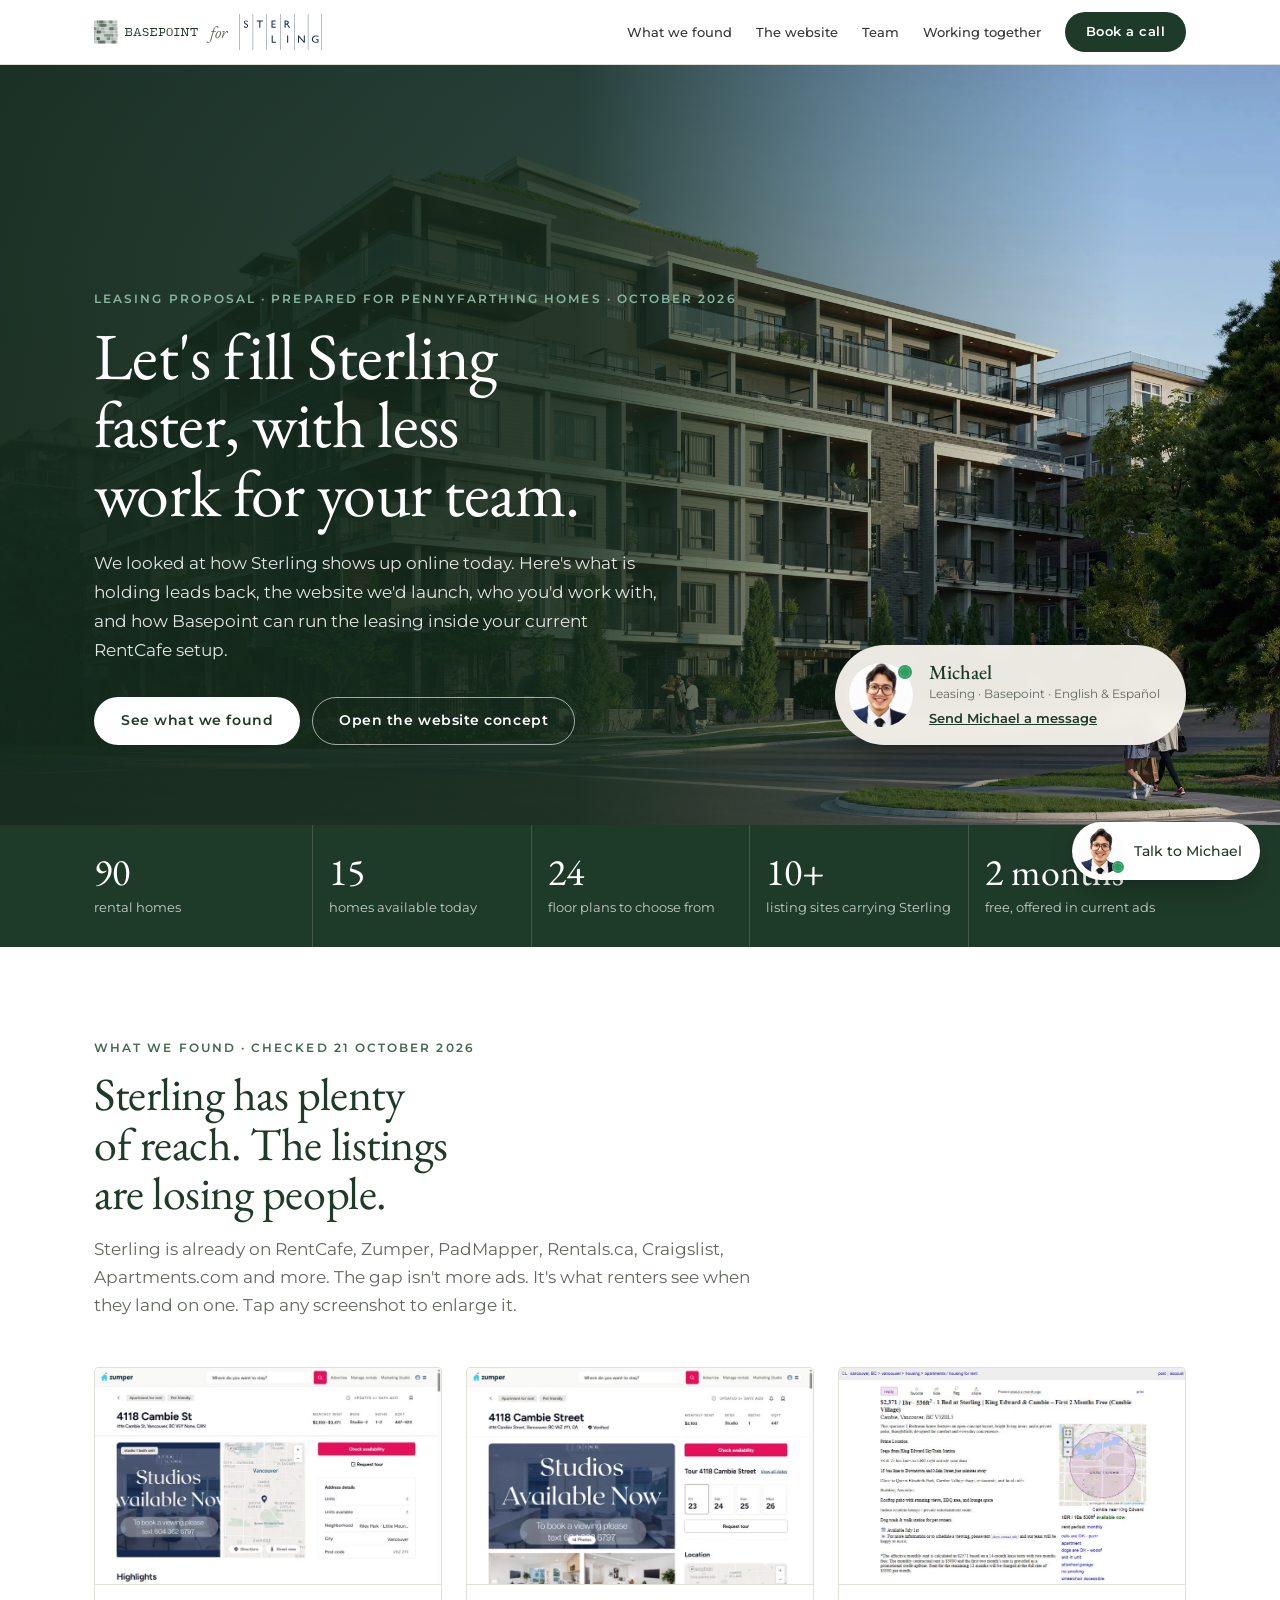
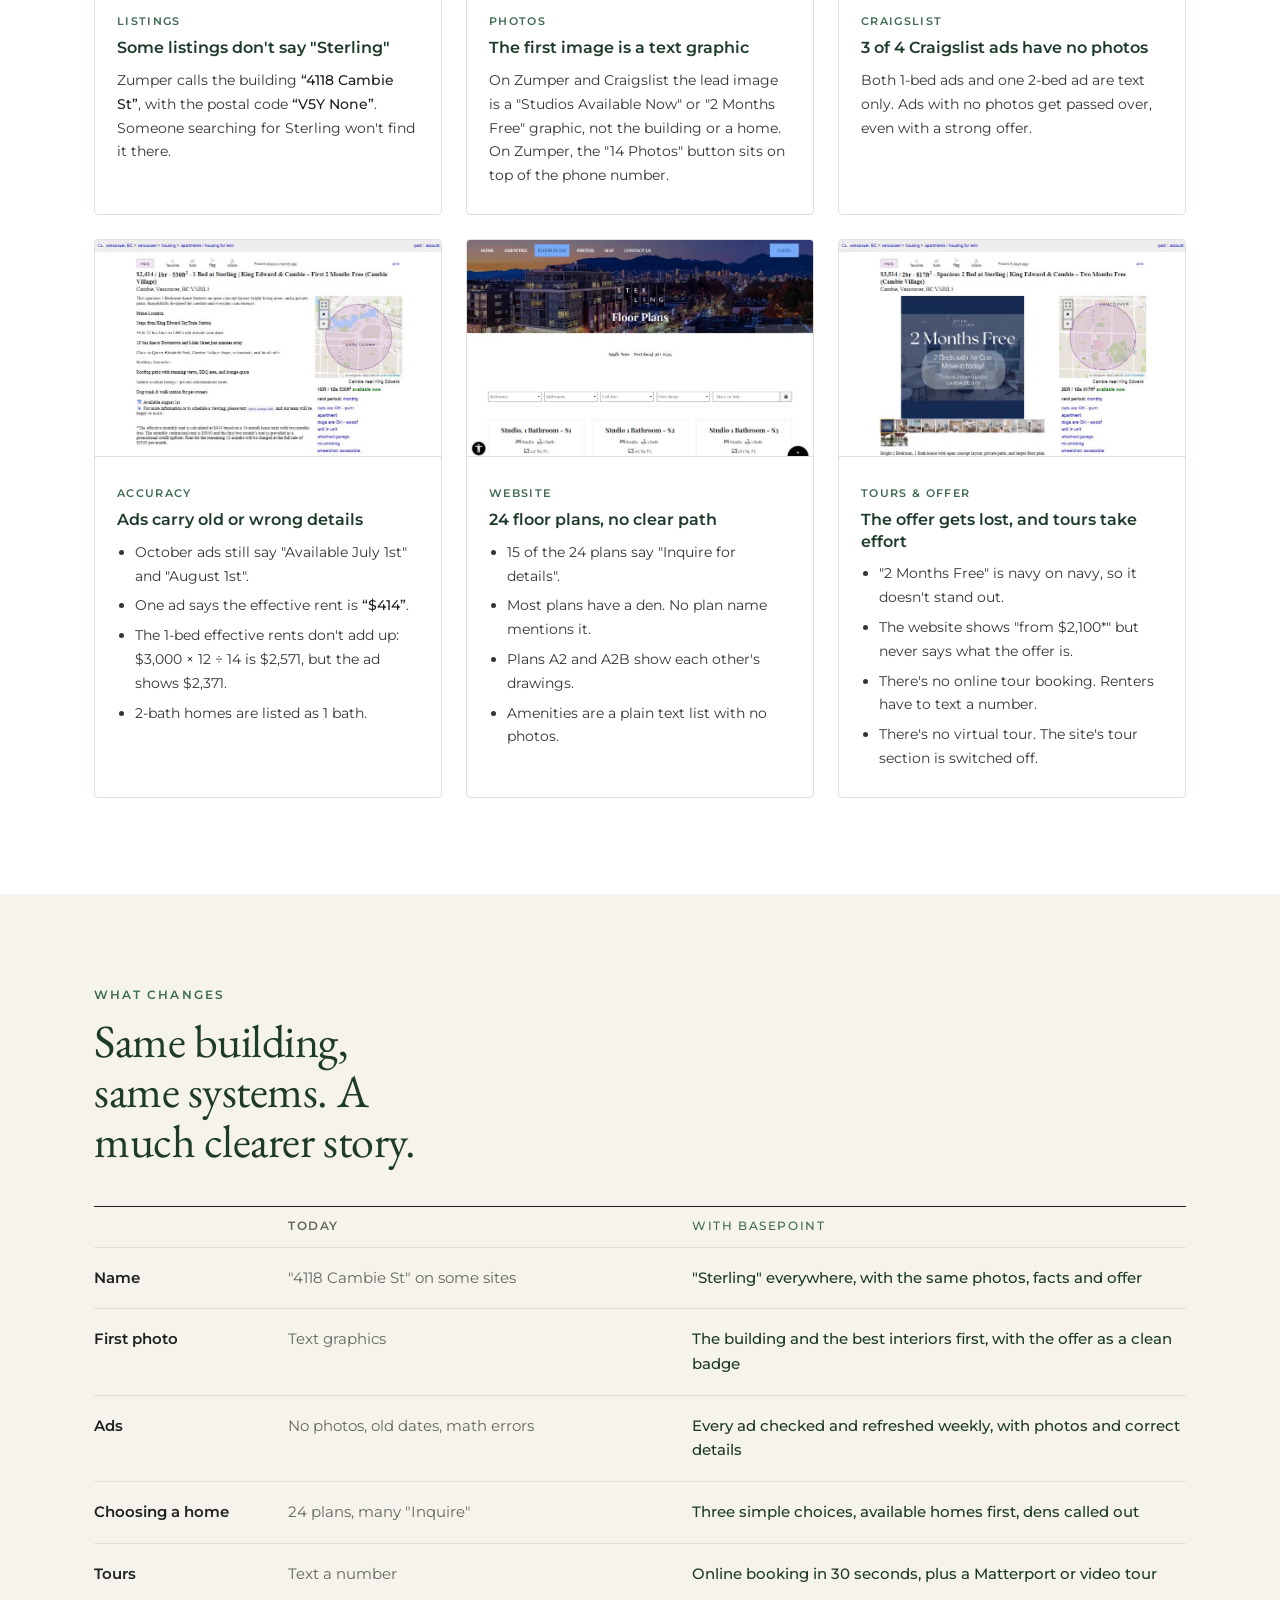
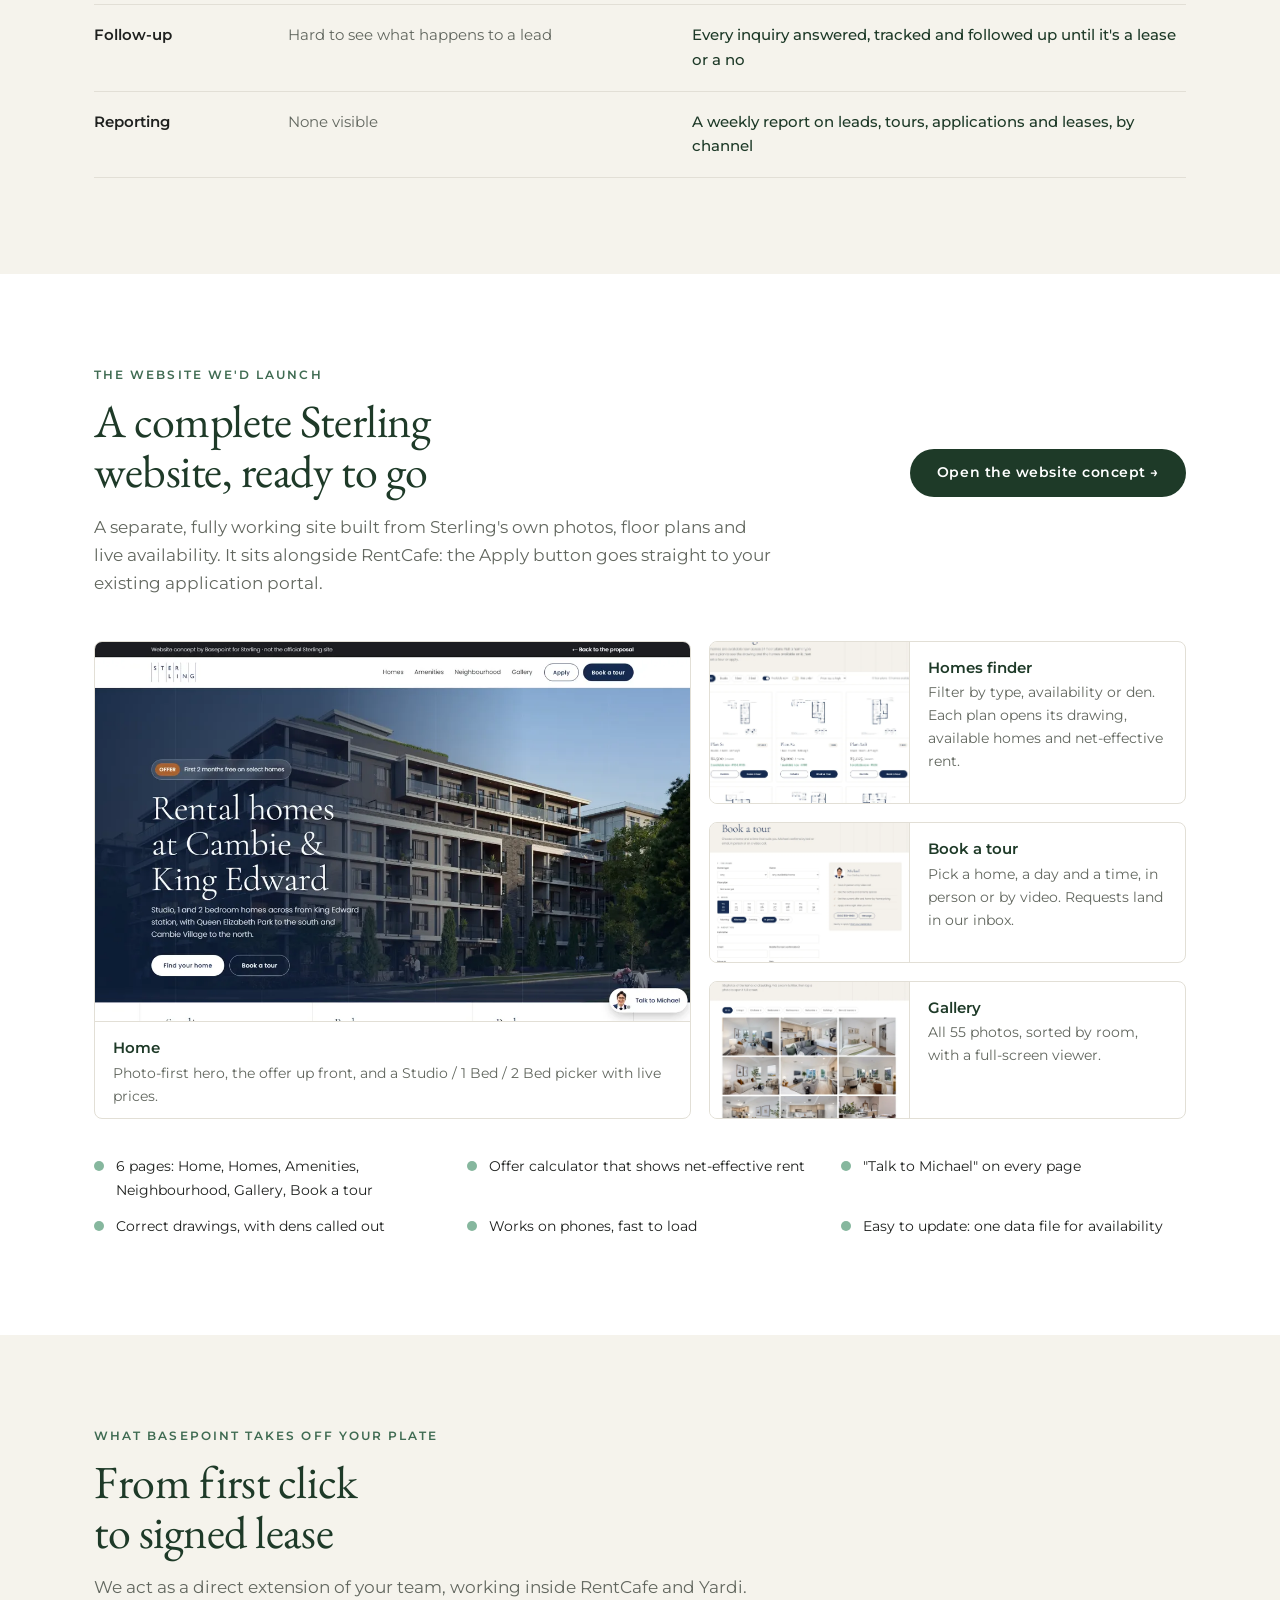
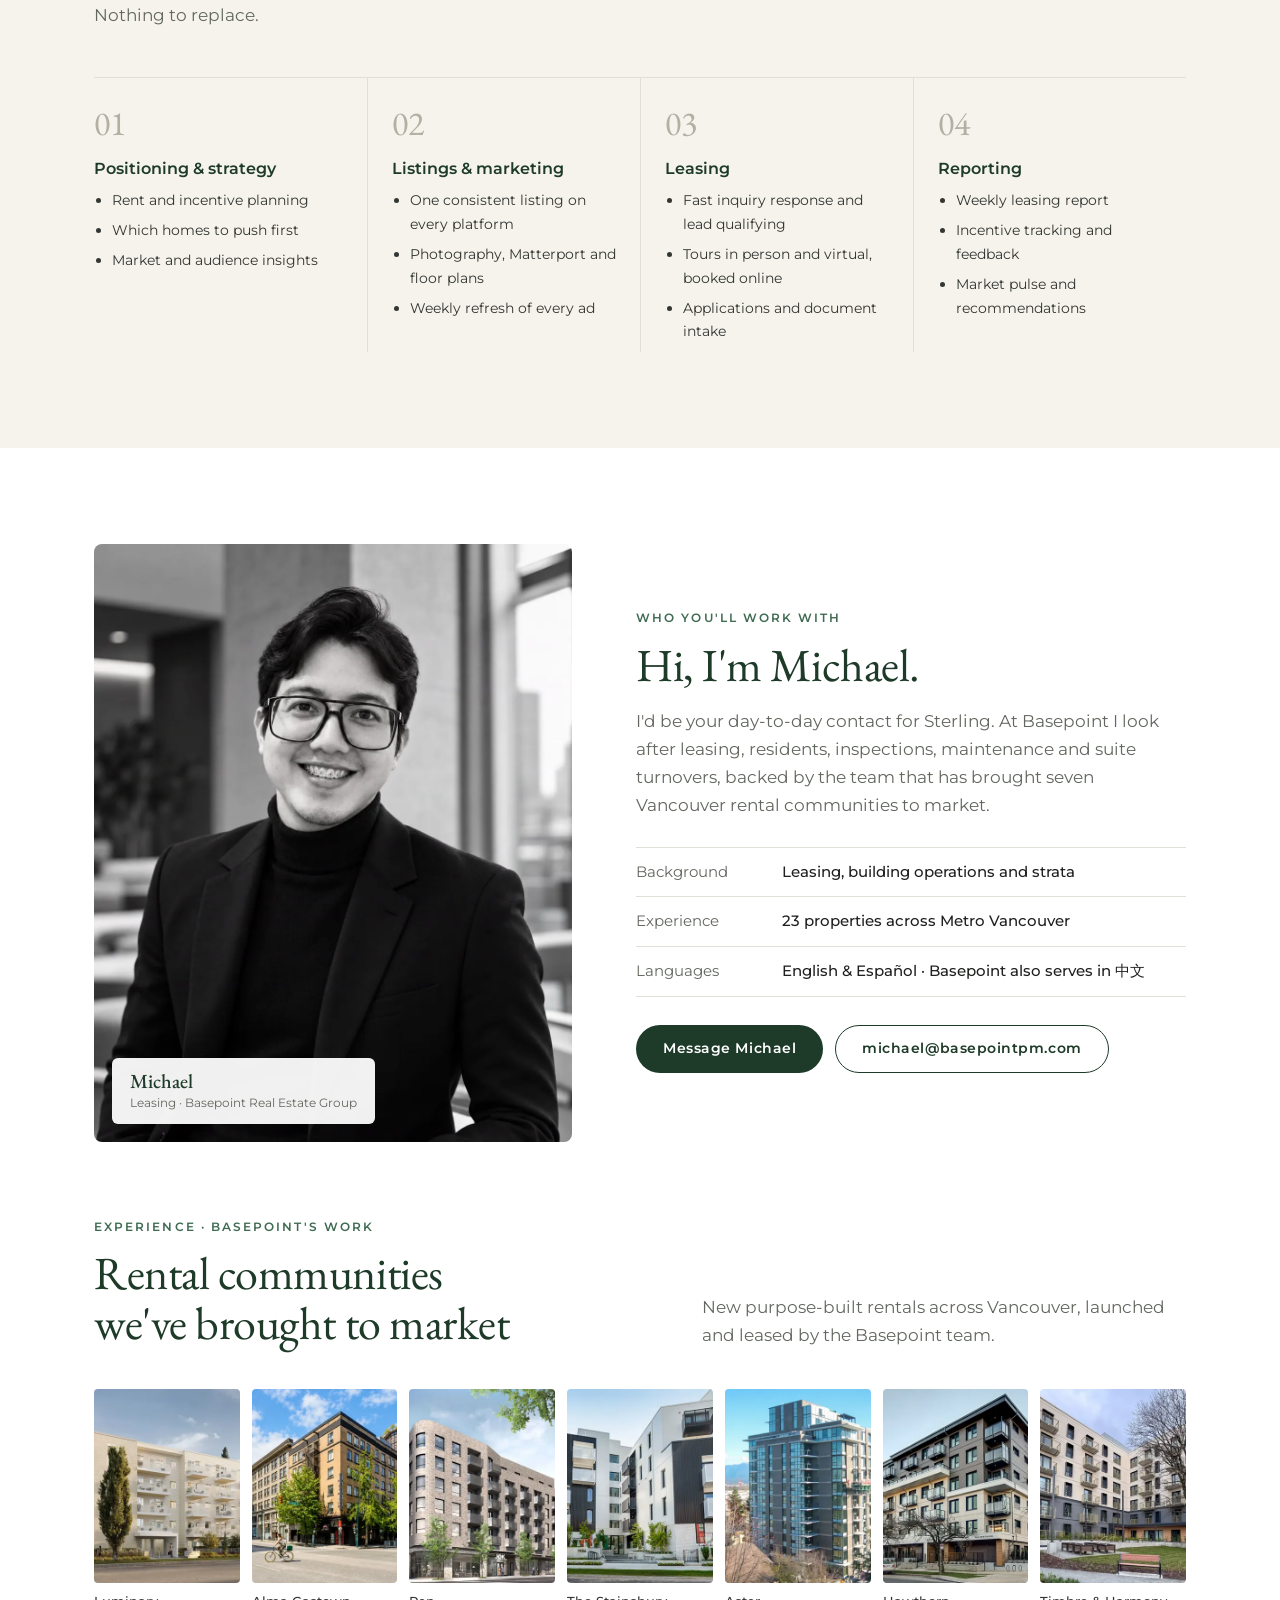
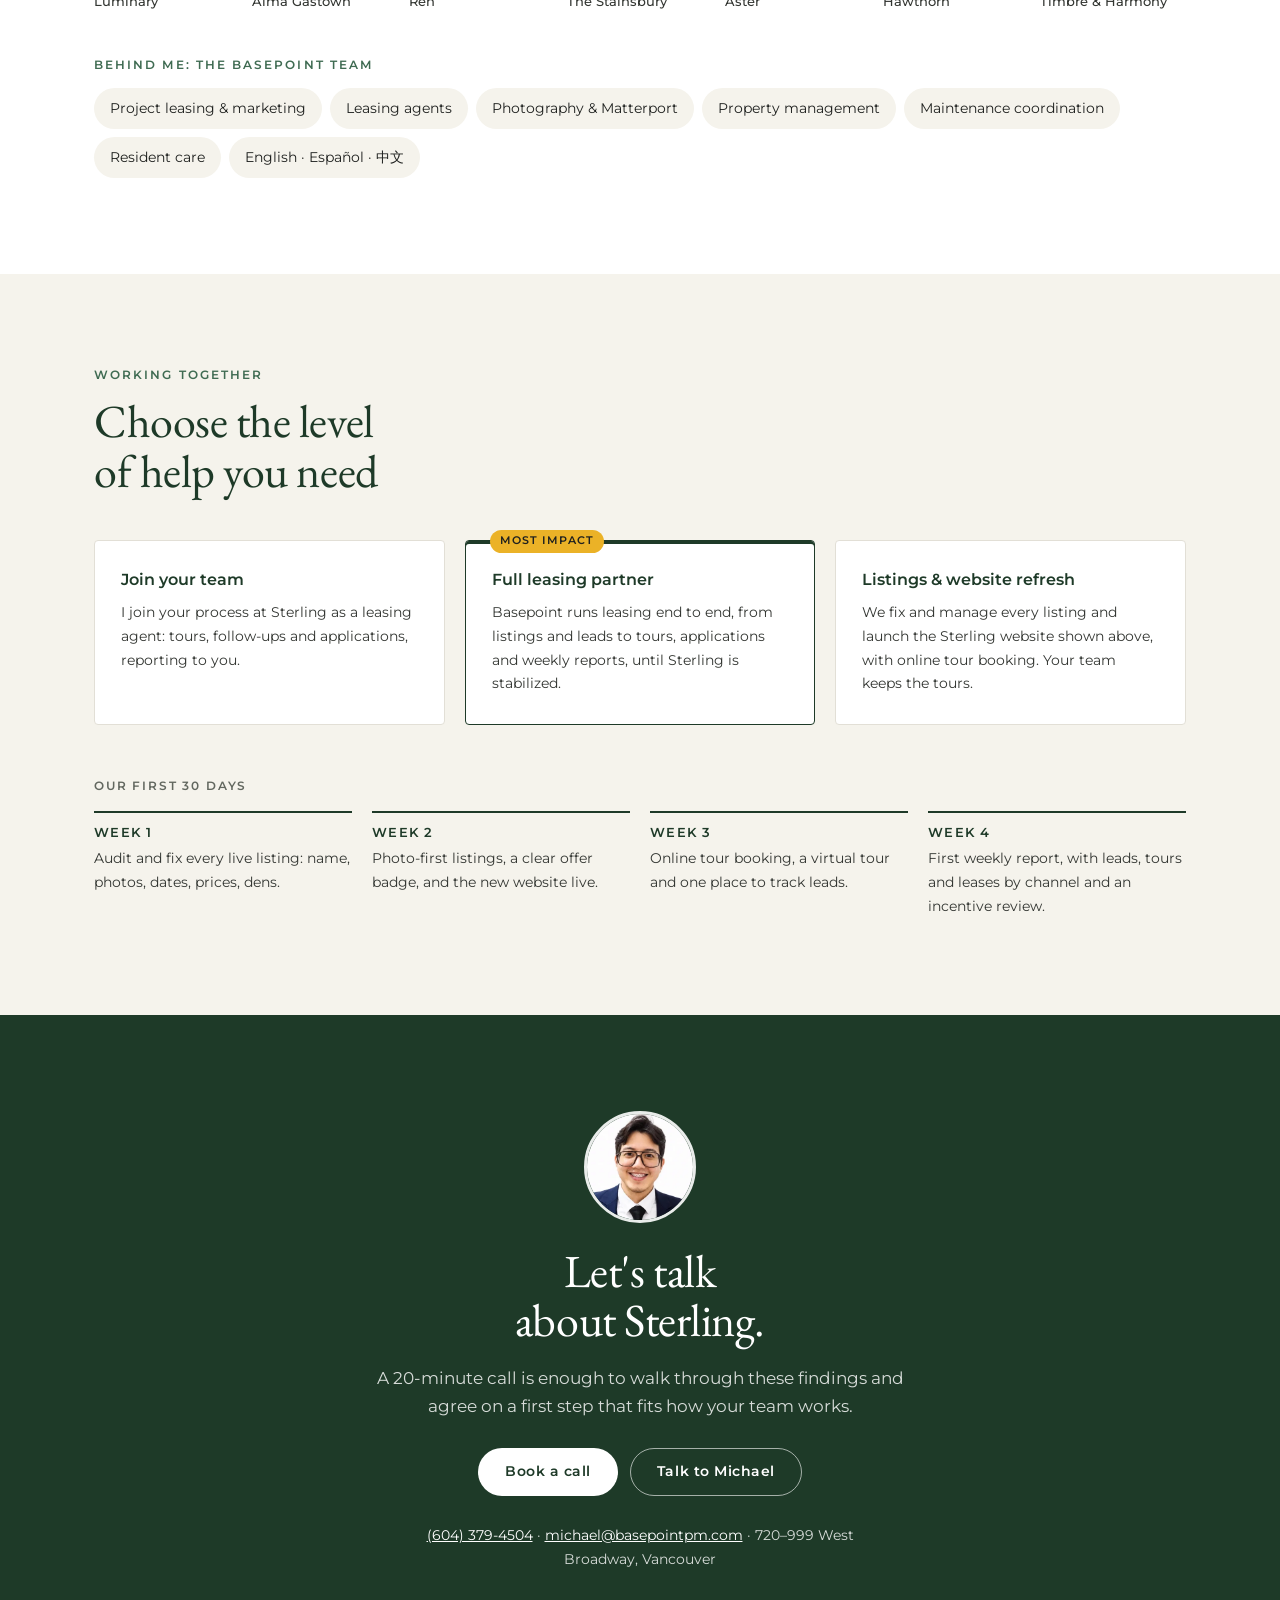
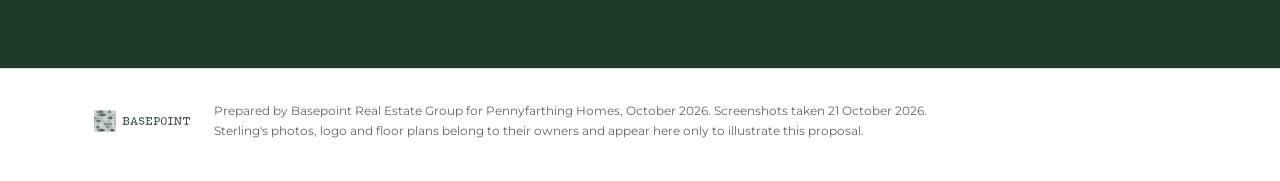
==== commit d82d7502: "Add files via upload" ====
--- a/index.html
+++ b/index.html
@@ -3,182 +3,362 @@
 <head>
   <meta charset="utf-8">
   <meta name="viewport" content="width=device-width, initial-scale=1">
-  <title>Sterling · Rental homes at Cambie & King Edward, Vancouver</title>
-  <meta name="description" content="Studio, 1 and 2 bedroom rental homes at Cambie Street and King Edward Avenue, across from King Edward station. Website concept by Basepoint.">
+  <title>Sterling Leasing Proposal · Basepoint</title>
+  <meta name="description" content="How Basepoint can help lease up Sterling at 4118 Cambie Street: what we found online, the website we'd build, our team, and how we work.">
   <meta name="robots" content="noindex, nofollow">
-  <link rel="icon" href="img/sterling-logo-navy.svg" type="image/svg+xml">
+  <meta property="og:title" content="Sterling Leasing Proposal · Basepoint">
+  <meta property="og:description" content="What we found, the website we'd build, and how Basepoint can carry the leasing at Sterling.">
+  <meta property="og:image" content="assets/img/photos/hero-building.webp">
+  <link rel="icon" href="assets/img/logos/basepoint.svg" type="image/svg+xml">
   <link rel="preconnect" href="https://fonts.googleapis.com">
   <link rel="preconnect" href="https://fonts.gstatic.com" crossorigin>
-  <link href="https://fonts.googleapis.com/css2?family=Cormorant+Garamond:wght@300;400;500&family=Poppins:wght@300;400;500&display=swap" rel="stylesheet">
-  <link rel="stylesheet" href="css/site.css">
-  <link rel="stylesheet" href="../assets/css/talk.css">
+  <link href="https://fonts.googleapis.com/css2?family=EB+Garamond:wght@400;500&family=Montserrat:wght@300;400;500;600&display=swap" rel="stylesheet">
+  <link rel="stylesheet" href="assets/css/style.css">
+  <link rel="stylesheet" href="assets/css/talk.css">
 </head>
-<body data-page="home">
-
-<div class="concept-bar"><div class="wrap"><span>Website concept by Basepoint for Sterling · not the official Sterling site</span><a href="../index.html">← Back to the proposal</a></div></div>
-
-<header class="site-head"><div class="wrap">
-  <a class="brand" href="index.html" aria-label="Sterling home"><img src="img/sterling-logo-navy.svg" alt="Sterling"></a>
-  <nav class="menu" id="menu" aria-label="Main">
-    <a href="homes.html">Homes</a><a href="amenities.html">Amenities</a><a href="neighbourhood.html">Neighbourhood</a><a href="gallery.html">Gallery</a>
-  </nav>
-  <div class="head-cta"><a class="btn btn-line btn-sm" data-apply href="#">Apply</a><a class="btn btn-navy btn-sm" href="book-a-tour.html">Book a tour</a></div>
-  <button class="menu-toggle" aria-controls="menu" aria-expanded="false" aria-label="Menu"><span></span></button>
-</div></header>
-
-<main>
+<body>
+
+<header class="topbar">
+  <div class="wrap topbar-in">
+    <a class="lockup" href="#top" aria-label="Basepoint for Sterling, back to top">
+      <img src="assets/img/logos/basepoint.svg" alt="Basepoint" class="lockup-bp">
+      <span class="lockup-x" aria-hidden="true">for</span>
+      <img src="assets/img/logos/sterling-navy.svg" alt="Sterling" class="lockup-st">
+    </a>
+    <nav class="nav" aria-label="Sections">
+      <a href="#found">What we found</a>
+      <a href="#website">The website</a>
+      <a href="#team">Team</a>
+      <a href="#work">Working together</a>
+    </nav>
+    <a class="btn btn-solid btn-sm" href="#contact">Book a call</a>
+  </div>
+</header>
+
+<main id="top">
+
+  <!-- HERO -->
   <section class="hero">
-    <picture>
-      <source media="(max-width: 700px)" srcset="img/home/hero-m.webp">
-      <img src="img/home/hero.webp" alt="Sterling, a six-storey rental building at Cambie Street and King Edward Avenue" fetchpriority="high">
-    </picture>
-    <div class="hero-lines" aria-hidden="true"></div>
-    <div class="wrap">
-      <a class="hero-badge" href="#offer" style="color:#fff;text-decoration:none"><b>Offer</b>First 2 months free on select homes</a>
-      <h1>Rental homes at Cambie &amp; King Edward</h1>
-      <p class="lede">Studio, 1 and 2 bedroom homes across from King Edward station, with Queen Elizabeth Park to the south and Cambie Village to the north.</p>
+    <img class="hero-img" src="assets/img/photos/hero-building.webp" alt="Sterling, a six-storey rental building at Cambie Street and King Edward Avenue" fetchpriority="high">
+    <div class="hero-shade"></div>
+    <div class="wrap hero-in">
+      <p class="eyebrow eyebrow-light">Leasing proposal · Prepared for Pennyfarthing Homes · October 2026</p>
+      <h1>Let's fill Sterling faster, with less work for your team.</h1>
+      <p class="hero-lede">We looked at how Sterling shows up online today. Here's what is holding leads back, the website we'd launch, who you'd work with, and how Basepoint can run the leasing inside your current RentCafe setup.</p>
       <div class="hero-cta">
-        <a class="btn btn-white" href="homes.html">Find your home</a>
-        <a class="btn btn-line-light" href="book-a-tour.html">Book a tour</a>
-      </div>
-    </div>
-  </section>
-
-  <section class="picker" aria-label="Choose a home type">
-    <div class="wrap picker-grid">
-      <a class="pick" href="homes.html#studio"><h3>Studio</h3><p>415–483 sq ft · some with a den</p><strong>From <span data-from="studio"></span>/mo</strong><span class="avail"><span data-count="studio"></span> available now</span></a>
-      <a class="pick" href="homes.html#one"><h3>1 Bedroom</h3><p>477–686 sq ft · many with a den</p><strong>From <span data-from="one"></span>/mo</strong><span class="avail"><span data-count="one"></span> available now</span></a>
-      <a class="pick" href="homes.html#two"><h3>2 Bedroom</h3><p>784–965 sq ft · 2 baths, most with a den</p><strong>From <span data-from="two"></span>/mo</strong><span class="avail"><span data-count="two"></span> available now</span></a>
-    </div>
-  </section>
-
-  <section class="section-sm">
-    <div class="wrap">
-      <div class="highs reveal">
-        <div class="high"><svg viewBox="0 0 24 24"><rect x="5" y="3" width="14" height="14" rx="3"/><path d="M5 11h14M8 17l-2 4M16 17l2 4"/></svg>Across from King Edward station</div>
-        <div class="high"><svg viewBox="0 0 24 24"><circle cx="12" cy="12" r="4"/><path d="M12 2v2M12 20v2M2 12h2M20 12h2M4.9 4.9l1.4 1.4M17.7 17.7l1.4 1.4M4.9 19.1l1.4-1.4M17.7 6.3l1.4-1.4"/></svg>Rooftop terrace with BBQ</div>
-        <div class="high"><svg viewBox="0 0 24 24"><circle cx="7" cy="9" r="1.8"/><circle cx="12" cy="6.5" r="1.8"/><circle cx="17" cy="9" r="1.8"/><path d="M8 16c0-2.5 2-4.5 4-4.5s4 2 4 4.5c0 1.7-1.5 2.5-4 2.5s-4-.8-4-2.5z"/></svg>Pet friendly, with a dog wash</div>
-        <div class="high"><svg viewBox="0 0 24 24"><path d="M12 2v20M4 7l16 10M20 7L4 17"/></svg>Central heating &amp; cooling</div>
-        <div class="high"><svg viewBox="0 0 24 24"><rect x="4" y="2.5" width="16" height="19" rx="2"/><circle cx="12" cy="13" r="4.5"/><path d="M7 6h2"/></svg>In-suite washer &amp; dryer</div>
-        <div class="high"><svg viewBox="0 0 24 24"><path d="M7 3v5M17 3v5M5 8h14v3a7 7 0 0 1-14 0V8zM12 18v4"/></svg>EV parking</div>
-      </div>
-    </div>
-  </section>
-
-  <section class="section" style="padding-top:40px">
-    <div class="wrap split">
-      <div class="split-media reveal">
-        <img src="img/gallery/g37.webp" alt="Kitchen and living room" loading="lazy">
-        <img class="inset" src="img/gallery/g29-t.webp" alt="Frameless glass shower" loading="lazy">
-      </div>
-      <div class="reveal">
-        <span class="eyebrow">The homes</span>
-        <h2>Homes with elevated style and form</h2>
-        <p class="lede">Open layouts with 9-foot ceilings in most living rooms, wood-grain cabinets, quartz counters and a private balcony or patio in every home. Many plans add a den for a desk or guest bed.</p>
-        <ul class="ticks">
-          <li>9′ ceilings in most living rooms</li>
-          <li>Quartz counters throughout</li>
-          <li>Luxury vinyl floors throughout</li>
-          <li>Frameless glass showers</li>
-          <li>Stainless steel appliances</li>
-          <li>Blackout shades in bedrooms</li>
-          <li>Storage room in most homes</li>
-          <li>Murphy bed in select homes</li>
+        <a class="btn btn-light" href="#found">See what we found</a>
+        <a class="btn btn-ghost-light" href="sterling/index.html">Open the website concept</a>
+      </div>
+    </div>
+    <aside class="person-card" aria-label="Your contact">
+      <span class="pc-face"><img src="assets/img/team/michael-avatar.webp" alt="Michael, leasing at Basepoint"><i aria-hidden="true"></i></span>
+      <div>
+        <p class="pc-name">Michael</p>
+        <p class="pc-role">Leasing · Basepoint · English &amp; Español</p>
+        <a href="#" class="pc-link" data-talk>Send Michael a message</a>
+      </div>
+    </aside>
+  </section>
+
+  <!-- SNAPSHOT -->
+  <section class="snapshot" aria-label="Sterling today">
+    <div class="wrap stats">
+      <div><b>90</b><span>rental homes</span></div>
+      <div><b>15</b><span>homes available today</span></div>
+      <div><b>24</b><span>floor plans to choose from</span></div>
+      <div><b>10+</b><span>listing sites carrying Sterling</span></div>
+      <div><b>2 months</b><span>free, offered in current ads</span></div>
+    </div>
+  </section>
+
+  <!-- FINDINGS -->
+  <section id="found" class="section">
+    <div class="wrap">
+      <p class="eyebrow">What we found · checked 21 October 2026</p>
+      <h2>Sterling has plenty of reach. The listings are losing people.</h2>
+      <p class="lede">Sterling is already on RentCafe, Zumper, PadMapper, Rentals.ca, Craigslist, Apartments.com and more. The gap isn't more ads. It's what renters see when they land on one. Tap any screenshot to enlarge it.</p>
+
+      <div class="cards">
+        <article class="card">
+          <button class="shot" data-full="assets/img/evidence/zumper-building.webp" aria-label="Enlarge screenshot: Zumper building page">
+            <img src="assets/img/evidence/zumper-building.webp" alt="Zumper page titled 4118 Cambie St with postal code V5Y None" loading="lazy">
+          </button>
+          <div class="card-body">
+            <span class="tag">Listings</span>
+            <h3>Some listings don't say "Sterling"</h3>
+            <p>Zumper calls the building <q>4118 Cambie St</q>, with the postal code <q>V5Y None</q>. Someone searching for Sterling won't find it there.</p>
+          </div>
+        </article>
+
+        <article class="card">
+          <button class="shot" data-full="assets/img/evidence/zumper-studio-listing.webp" aria-label="Enlarge screenshot: Zumper studio listing">
+            <img src="assets/img/evidence/zumper-studio-listing.webp" alt="Zumper studio listing whose first image is a Studios Available Now text graphic" loading="lazy">
+          </button>
+          <div class="card-body">
+            <span class="tag">Photos</span>
+            <h3>The first image is a text graphic</h3>
+            <p>On Zumper and Craigslist the lead image is a "Studios Available Now" or "2 Months Free" graphic, not the building or a home. On Zumper, the "14 Photos" button sits on top of the phone number.</p>
+          </div>
+        </article>
+
+        <article class="card">
+          <button class="shot" data-full="assets/img/evidence/craigslist-1bed-a.webp" aria-label="Enlarge screenshot: Craigslist 1 bed ad without photos">
+            <img src="assets/img/evidence/craigslist-1bed-a.webp" alt="Craigslist 1 bedroom ad with no photos" loading="lazy">
+          </button>
+          <div class="card-body">
+            <span class="tag">Craigslist</span>
+            <h3>3 of 4 Craigslist ads have no photos</h3>
+            <p>Both 1-bed ads and one 2-bed ad are text only. Ads with no photos get passed over, even with a strong offer.</p>
+          </div>
+        </article>
+
+        <article class="card">
+          <button class="shot" data-full="assets/img/evidence/craigslist-1bed-b.webp" aria-label="Enlarge screenshot: Craigslist ad with wrong details">
+            <img src="assets/img/evidence/craigslist-1bed-b.webp" alt="Craigslist ad saying Available August 1st and an effective rent of $414" loading="lazy">
+          </button>
+          <div class="card-body">
+            <span class="tag">Accuracy</span>
+            <h3>Ads carry old or wrong details</h3>
+            <ul class="facts">
+              <li>October ads still say "Available July 1st" and "August 1st".</li>
+              <li>One ad says the effective rent is <q>$414</q>.</li>
+              <li>The 1-bed effective rents don't add up: $3,000 × 12 ÷ 14 is $2,571, but the ad shows $2,371.</li>
+              <li>2-bath homes are listed as 1 bath.</li>
+            </ul>
+          </div>
+        </article>
+
+        <article class="card">
+          <button class="shot" data-full="assets/img/evidence/sterling-site-floorplans.webp" aria-label="Enlarge screenshot: Sterling floor plans page">
+            <img src="assets/img/evidence/sterling-site-floorplans.webp" alt="Sterling website floor plans page with filters and plan cards" loading="lazy">
+          </button>
+          <div class="card-body">
+            <span class="tag">Website</span>
+            <h3>24 floor plans, no clear path</h3>
+            <ul class="facts">
+              <li>15 of the 24 plans say "Inquire for details".</li>
+              <li>Most plans have a den. No plan name mentions it.</li>
+              <li>Plans A2 and A2B show each other's drawings.</li>
+              <li>Amenities are a plain text list with no photos.</li>
+            </ul>
+          </div>
+        </article>
+
+        <article class="card">
+          <button class="shot" data-full="assets/img/evidence/craigslist-2bed-b.webp" aria-label="Enlarge screenshot: 2 Months Free graphic on Craigslist">
+            <img src="assets/img/evidence/craigslist-2bed-b.webp" alt="Craigslist ad with a navy 2 Months Free graphic" loading="lazy">
+          </button>
+          <div class="card-body">
+            <span class="tag">Tours &amp; offer</span>
+            <h3>The offer gets lost, and tours take effort</h3>
+            <ul class="facts">
+              <li>"2 Months Free" is navy on navy, so it doesn't stand out.</li>
+              <li>The website shows "from $2,100*" but never says what the offer is.</li>
+              <li>There's no online tour booking. Renters have to text a number.</li>
+              <li>There's no virtual tour. The site's tour section is switched off.</li>
+            </ul>
+          </div>
+        </article>
+      </div>
+    </div>
+  </section>
+
+  <!-- TODAY VS BASEPOINT -->
+  <section class="section section-tint" aria-labelledby="change-h">
+    <div class="wrap">
+      <p class="eyebrow">What changes</p>
+      <h2 id="change-h">Same building, same systems. A much clearer story.</h2>
+      <div class="compare" role="table" aria-label="Today compared with Basepoint">
+        <div class="compare-row compare-head" role="row">
+          <span role="columnheader"></span>
+          <span role="columnheader">Today</span>
+          <span role="columnheader">With Basepoint</span>
+        </div>
+        <div class="compare-row" role="row"><b role="rowheader">Name</b><span role="cell">"4118 Cambie St" on some sites</span><span role="cell">"Sterling" everywhere, with the same photos, facts and offer</span></div>
+        <div class="compare-row" role="row"><b role="rowheader">First photo</b><span role="cell">Text graphics</span><span role="cell">The building and the best interiors first, with the offer as a clean badge</span></div>
+        <div class="compare-row" role="row"><b role="rowheader">Ads</b><span role="cell">No photos, old dates, math errors</span><span role="cell">Every ad checked and refreshed weekly, with photos and correct details</span></div>
+        <div class="compare-row" role="row"><b role="rowheader">Choosing a home</b><span role="cell">24 plans, many "Inquire"</span><span role="cell">Three simple choices, available homes first, dens called out</span></div>
+        <div class="compare-row" role="row"><b role="rowheader">Tours</b><span role="cell">Text a number</span><span role="cell">Online booking in 30 seconds, plus a Matterport or video tour</span></div>
+        <div class="compare-row" role="row"><b role="rowheader">Follow-up</b><span role="cell">Hard to see what happens to a lead</span><span role="cell">Every inquiry answered, tracked and followed up until it's a lease or a no</span></div>
+        <div class="compare-row" role="row"><b role="rowheader">Reporting</b><span role="cell">None visible</span><span role="cell">A weekly report on leads, tours, applications and leases, by channel</span></div>
+      </div>
+    </div>
+  </section>
+
+  <!-- WEBSITE CONCEPT -->
+  <section id="website" class="section">
+    <div class="wrap">
+      <p class="eyebrow">The website we'd launch</p>
+      <div class="head-split">
+        <h2>A complete Sterling website, ready to go</h2>
+        <a class="btn btn-solid" href="sterling/index.html">Open the website concept →</a>
+      </div>
+      <p class="lede">A separate, fully working site built from Sterling's own photos, floor plans and live availability. It sits alongside RentCafe: the Apply button goes straight to your existing application portal.</p>
+
+      <div class="showcase">
+        <a class="show-card show-main" href="sterling/index.html">
+          <img src="assets/img/concept/index.webp" alt="Sterling website concept, home page" loading="lazy">
+          <div><b>Home</b><span>Photo-first hero, the offer up front, and a Studio / 1 Bed / 2 Bed picker with live prices.</span></div>
+        </a>
+        <a class="show-card" href="sterling/homes.html">
+          <img src="assets/img/concept/homes.webp" alt="Sterling website concept, homes finder" loading="lazy">
+          <div><b>Homes finder</b><span>Filter by type, availability or den. Each plan opens its drawing, available homes and net-effective rent.</span></div>
+        </a>
+        <a class="show-card" href="sterling/book-a-tour.html">
+          <img src="assets/img/concept/book-a-tour.webp" alt="Sterling website concept, book a tour page" loading="lazy">
+          <div><b>Book a tour</b><span>Pick a home, a day and a time, in person or by video. Requests land in our inbox.</span></div>
+        </a>
+        <a class="show-card" href="sterling/gallery.html">
+          <img src="assets/img/concept/gallery.webp" alt="Sterling website concept, gallery" loading="lazy">
+          <div><b>Gallery</b><span>All 55 photos, sorted by room, with a full-screen viewer.</span></div>
+        </a>
+      </div>
+
+      <ul class="feature-list">
+        <li>6 pages: Home, Homes, Amenities, Neighbourhood, Gallery, Book a tour</li>
+        <li>Offer calculator that shows net-effective rent</li>
+        <li>"Talk to Michael" on every page</li>
+        <li>Correct drawings, with dens called out</li>
+        <li>Works on phones, fast to load</li>
+        <li>Easy to update: one data file for availability</li>
+      </ul>
+    </div>
+  </section>
+
+  <!-- SERVICES -->
+  <section id="services" class="section section-tint">
+    <div class="wrap">
+      <p class="eyebrow">What Basepoint takes off your plate</p>
+      <h2>From first click to signed lease</h2>
+      <p class="lede">We act as a direct extension of your team, working inside RentCafe and Yardi. Nothing to replace.</p>
+      <div class="services">
+        <div class="svc">
+          <span class="svc-n">01</span>
+          <h3>Positioning &amp; strategy</h3>
+          <ul><li>Rent and incentive planning</li><li>Which homes to push first</li><li>Market and audience insights</li></ul>
+        </div>
+        <div class="svc">
+          <span class="svc-n">02</span>
+          <h3>Listings &amp; marketing</h3>
+          <ul><li>One consistent listing on every platform</li><li>Photography, Matterport and floor plans</li><li>Weekly refresh of every ad</li></ul>
+        </div>
+        <div class="svc">
+          <span class="svc-n">03</span>
+          <h3>Leasing</h3>
+          <ul><li>Fast inquiry response and lead qualifying</li><li>Tours in person and virtual, booked online</li><li>Applications and document intake</li></ul>
+        </div>
+        <div class="svc">
+          <span class="svc-n">04</span>
+          <h3>Reporting</h3>
+          <ul><li>Weekly leasing report</li><li>Incentive tracking and feedback</li><li>Market pulse and recommendations</li></ul>
+        </div>
+      </div>
+    </div>
+  </section>
+
+  <!-- TEAM -->
+  <section id="team" class="section">
+    <div class="wrap profile">
+      <figure class="portrait">
+        <img src="assets/img/team/michael-portrait.webp" alt="Michael, leasing at Basepoint" loading="lazy">
+        <figcaption><b>Michael</b><span>Leasing · Basepoint Real Estate Group</span></figcaption>
+      </figure>
+      <div>
+        <p class="eyebrow">Who you'll work with</p>
+        <h2>Hi, I'm Michael.</h2>
+        <p class="lede">I'd be your day-to-day contact for Sterling. At Basepoint I look after leasing, residents, inspections, maintenance and suite turnovers, backed by the team that has brought seven Vancouver rental communities to market.</p>
+        <dl class="facts-dl">
+          <div><dt>Background</dt><dd>Leasing, building operations and strata</dd></div>
+          <div><dt>Experience</dt><dd>23 properties across Metro Vancouver</dd></div>
+          <div><dt>Languages</dt><dd>English &amp; Español · Basepoint also serves in 中文</dd></div>
+        </dl>
+        <div class="hero-cta"><a class="btn btn-solid" href="#" data-talk>Message Michael</a><a class="btn btn-outline" data-email href="#"></a></div>
+      </div>
+    </div>
+
+    <div class="wrap">
+      <div class="head-split" style="margin-top:80px">
+        <div><p class="eyebrow">Experience · Basepoint's work</p><h2>Rental communities we've brought to market</h2></div>
+        <p class="lede" style="margin:0;max-width:44ch">New purpose-built rentals across Vancouver, launched and leased by the Basepoint team.</p>
+      </div>
+      <div class="projects">
+        <figure><img src="assets/img/projects/luminary.webp" alt="Luminary" loading="lazy"><figcaption>Luminary</figcaption></figure>
+        <figure><img src="assets/img/projects/alma.webp" alt="Alma Gastown" loading="lazy"><figcaption>Alma Gastown</figcaption></figure>
+        <figure><img src="assets/img/projects/ren.webp" alt="Ren" loading="lazy"><figcaption>Ren</figcaption></figure>
+        <figure><img src="assets/img/projects/stainsbury.webp" alt="The Stainsbury" loading="lazy"><figcaption>The Stainsbury</figcaption></figure>
+        <figure><img src="assets/img/projects/aster.webp" alt="Aster" loading="lazy"><figcaption>Aster</figcaption></figure>
+        <figure><img src="assets/img/projects/hawthorn.webp" alt="Hawthorn" loading="lazy"><figcaption>Hawthorn</figcaption></figure>
+        <figure><img src="assets/img/projects/timbre.webp" alt="Timbre and Harmony" loading="lazy"><figcaption>Timbre &amp; Harmony</figcaption></figure>
+      </div>
+
+      <div class="behind">
+        <p class="eyebrow">Behind me: the Basepoint team</p>
+        <ul class="chips-static">
+          <li>Project leasing &amp; marketing</li><li>Leasing agents</li><li>Photography &amp; Matterport</li><li>Property management</li><li>Maintenance coordination</li><li>Resident care</li><li>English · Español · 中文</li>
         </ul>
-        <p style="margin-top:30px"><a class="btn btn-navy" href="homes.html">See floor plans &amp; availability</a></p>
-      </div>
-    </div>
-  </section>
-
-  <section class="band">
-    <img src="img/home/rooftop-dusk.webp" alt="Dusk view from Sterling over Cambie Street toward downtown and the North Shore mountains" loading="lazy">
-    <div class="wrap reveal">
-      <span class="eyebrow" style="color:rgba(255,255,255,.7)">Rooftop terrace</span>
-      <h2>The view is yours, every evening</h2>
-      <p>The rooftop terrace looks out over downtown, Burrard Inlet and the North Shore mountains, with a built-in BBQ, prep area, dining table and lounge seating.</p>
-      <div class="hero-cta"><a class="btn btn-white" href="amenities.html">All amenities</a></div>
-    </div>
-  </section>
-
-  <section class="section">
-    <div class="wrap">
-      <div class="head-split reveal">
-        <div><span class="eyebrow">Neighbourhood</span><h2>Connected to the whole city</h2></div>
-        <a class="link" href="neighbourhood.html">Explore the neighbourhood →</a>
-      </div>
-      <div class="times reveal">
-        <div class="time"><b>0 min</b><span>King Edward station is across the street</span></div>
-        <div class="time"><b>5 min</b><span>to Oakridge on the Canada Line</span></div>
-        <div class="time"><b>10 min</b><span>to downtown Vancouver</span></div>
-        <div class="time"><b>15 min</b><span>to Richmond and YVR airport</span></div>
-      </div>
-      <div class="trio reveal">
-        <figure><img src="img/area/qe-park.webp" alt="Queen Elizabeth Park plaza and Bloedel Conservatory" loading="lazy"><figcaption>Queen Elizabeth Park, steps away</figcaption></figure>
-        <figure><img src="img/area/cambie-banners.webp" alt="Cambie Village street banners" loading="lazy"><figcaption>Cambie Village shops and cafés</figcaption></figure>
-        <figure><img src="img/area/king-edward-station.webp" alt="King Edward Canada Line station" loading="lazy"><figcaption>King Edward station</figcaption></figure>
-      </div>
-    </div>
-  </section>
-
-  <section id="offer" class="section bg-navy">
-    <div class="wrap offer-box">
-      <div class="reveal">
-        <span class="eyebrow">Move-in offer</span>
-        <h2>First 2 months free on select homes</h2>
-        <p class="lede" style="color:rgba(255,255,255,.8)">Sign a 14-month lease and the first 2 months are on us. Here's what that means for your monthly cost. Move the slider to try a rent.</p>
-        <p style="margin-top:28px"><a class="btn btn-copper" href="book-a-tour.html">Ask about this offer</a></p>
-      </div>
-      <div id="calc" class="calc reveal">
-        <label for="calc-rent">Monthly rent</label>
-        <input id="calc-rent" type="range" min="2500" max="4550" step="25" value="3000">
-        <div class="calc-row"><span>Contract rent</span><b id="c-rent"></b></div>
-        <div class="calc-row"><span>Months you pay</span><b id="c-paid"></b></div>
-        <div class="calc-row"><span>You save up front</span><b id="c-save"></b></div>
-        <div class="calc-row total"><span>Net effective rent</span><b id="c-net"></b></div>
-        <small>Net effective = rent × 12 ÷ 14. The offer applies to select homes, and Sterling sets the terms. Ask us which homes qualify.</small>
-      </div>
-    </div>
-  </section>
-
-  <section class="section">
-    <div class="wrap">
-      <div class="head-split reveal">
-        <div><span class="eyebrow">Gallery</span><h2>Take a look inside</h2></div>
-        <a class="link" href="gallery.html">See all 55 photos →</a>
-      </div>
-      <div class="thumbs reveal">
-        <a href="gallery.html"><img src="img/gallery/g01-t.webp" alt="Living room" loading="lazy"></a>
-        <a href="gallery.html"><img src="img/gallery/g09-t.webp" alt="Kitchen" loading="lazy"></a>
-        <a href="gallery.html"><img src="img/gallery/g25-t.webp" alt="Bedroom" loading="lazy"></a>
-        <a href="gallery.html"><img src="img/gallery/g38-t.webp" alt="Balcony with city view" loading="lazy"></a>
-        <a href="gallery.html"><img src="img/gallery/g26-t.webp" alt="Home office" loading="lazy"></a>
-        <a href="gallery.html"><img src="img/gallery/g19-t.webp" alt="Lobby" loading="lazy"></a>
-      </div>
-    </div>
-  </section>
-
-  <section class="section bg-stone cta-face">
-    <div class="wrap reveal">
-      <img src="../assets/img/team/michael-avatar.webp" alt="Michael, Sterling leasing">
-      <h2>See it for yourself</h2>
-      <p class="lede" style="margin-left:auto;margin-right:auto">Pick a day and time and Michael will show you around, in person or on a video call.</p>
-      <div class="hero-cta"><a class="btn btn-navy" href="book-a-tour.html">Book a tour</a><a class="btn btn-line" href="#" data-talk>Talk to Michael</a></div>
+      </div>
+    </div>
+  </section>
+
+  <!-- WORKING TOGETHER -->
+  <section id="work" class="section section-tint">
+    <div class="wrap">
+      <p class="eyebrow">Working together</p>
+      <h2>Choose the level of help you need</h2>
+      <div class="options">
+        <div class="opt">
+          <h3>Join your team</h3>
+          <p>I join your process at Sterling as a leasing agent: tours, follow-ups and applications, reporting to you.</p>
+        </div>
+        <div class="opt opt-main">
+          <span class="opt-flag">Most impact</span>
+          <h3>Full leasing partner</h3>
+          <p>Basepoint runs leasing end to end, from listings and leads to tours, applications and weekly reports, until Sterling is stabilized.</p>
+        </div>
+        <div class="opt">
+          <h3>Listings &amp; website refresh</h3>
+          <p>We fix and manage every listing and launch the Sterling website shown above, with online tour booking. Your team keeps the tours.</p>
+        </div>
+      </div>
+
+      <h3 class="sub">Our first 30 days</h3>
+      <ol class="steps">
+        <li><b>Week 1</b><span>Audit and fix every live listing: name, photos, dates, prices, dens.</span></li>
+        <li><b>Week 2</b><span>Photo-first listings, a clear offer badge, and the new website live.</span></li>
+        <li><b>Week 3</b><span>Online tour booking, a virtual tour and one place to track leads.</span></li>
+        <li><b>Week 4</b><span>First weekly report, with leads, tours and leases by channel and an incentive review.</span></li>
+      </ol>
+    </div>
+  </section>
+
+  <!-- CONTACT -->
+  <section id="contact" class="contact">
+    <div class="wrap contact-in">
+      <img class="contact-face" src="assets/img/team/michael-avatar.webp" alt="">
+      <h2>Let's talk about Sterling.</h2>
+      <p>A 20-minute call is enough to walk through these findings and agree on a first step that fits how your team works.</p>
+      <div class="hero-cta">
+        <a class="btn btn-light" id="book-call" href="#">Book a call</a>
+        <a class="btn btn-ghost-light" href="#" data-talk>Talk to Michael</a>
+      </div>
+      <p class="contact-lines"><a data-phone href="#"></a> · <a data-email href="#"></a> · 720–999 West Broadway, Vancouver</p>
     </div>
   </section>
 </main>
 
-<footer class="foot"><div class="wrap">
-  <div class="foot-grid">
-    <div><img src="img/sterling-logo-white.svg" alt="Sterling"><p style="margin-top:22px;max-width:30ch">90 rental homes at Cambie Street and King Edward Avenue, Vancouver.</p></div>
-    <div><h4>Visit</h4><p>4118 Cambie Street<br>Vancouver, BC V5Z 0L5</p><p><a href="https://maps.google.com/?q=4118+Cambie+Street+Vancouver+BC" target="_blank" rel="noopener">Get directions</a></p></div>
-    <div><h4>Leasing</h4><p>Michael · Basepoint</p><p><a data-phone href="#"></a></p><p><a data-email href="#"></a></p></div>
-    <div><h4>Explore</h4><ul><li><a href="homes.html">Homes &amp; floor plans</a></li><li><a href="amenities.html">Amenities</a></li><li><a href="neighbourhood.html">Neighbourhood</a></li><li><a href="gallery.html">Gallery</a></li><li><a href="book-a-tour.html">Book a tour</a></li><li><a data-apply href="#">Apply online</a></li><li><a data-residents href="#">Resident login</a></li></ul></div>
+<footer class="foot">
+  <div class="wrap foot-in">
+    <img src="assets/img/logos/basepoint.svg" alt="Basepoint" class="foot-logo">
+    <p>Prepared by Basepoint Real Estate Group for Pennyfarthing Homes, October 2026. Screenshots taken 21 October 2026. Sterling's photos, logo and floor plans belong to their owners and appear here only to illustrate this proposal.</p>
   </div>
-  <div class="foot-base"><span>Developed by Pennyfarthing Homes · Managed by Bridgeview Management · Leasing by Basepoint</span><span>Concept site. Renderings and layouts are for illustration. E.&amp;O.E.</span></div>
-</div></footer>
-
-<script src="../assets/js/talk.js" data-base="../assets/" data-role="Sterling leasing · Basepoint" data-greeting="Hi, I'm Michael from the Sterling leasing team. Looking for a studio, 1 or 2 bed? Ask me anything, or book a tour." data-subject="Sterling question from the website"></script>
-<script src="js/data.js"></script>
-<script src="js/site.js"></script>
+</footer>
+
+<dialog id="viewer" aria-label="Enlarged screenshot">
+  <button class="viewer-close" aria-label="Close">×</button>
+  <img alt="">
+</dialog>
+
+<script src="assets/js/talk.js" data-base="assets/" data-role="Leasing · Basepoint" data-greeting="Hi! I'm Michael from Basepoint. Happy to walk you through this proposal for Sterling. Send me a note or book a call." data-subject="Sterling proposal"></script>
+<script src="assets/js/main.js"></script>
 </body>
 </html>
--- a/assets/css/style.css
+++ b/assets/css/style.css
@@ -0,0 +1,270 @@
+/* Sterling leasing proposal · Basepoint brand */
+
+:root {
+  --green: #1E3A28;
+  --green-deep: #142A1C;
+  --sage: #86B79E;
+  --sage-ink: #3F6B52;
+  --gold: #EBB227;
+  --ink: #1F211F;
+  --text: #333632;
+  --muted: #62675F;
+  --line: #E2DFD6;
+  --paper: #FFFFFF;
+  --tint: #F5F3EC;
+  --stone: #B5AFA3;
+  --serif: "EB Garamond", Garamond, Georgia, serif;
+  --sans: "Montserrat", "Noto Sans", Arial, sans-serif;
+  --radius: 4px;
+  --wrap: 1140px;
+}
+
+* { box-sizing: border-box; }
+html { scroll-behavior: smooth; scroll-padding-top: 76px; }
+body { margin: 0; background: var(--paper); color: var(--text); font: 400 15.5px/1.7 var(--sans); -webkit-font-smoothing: antialiased; }
+img { max-width: 100%; display: block; }
+a { color: var(--green); }
+.wrap { max-width: var(--wrap); margin: 0 auto; padding: 0 24px; }
+
+h1, h2, h3 { color: var(--green); margin: 0; }
+h1, h2 { font-family: var(--serif); font-weight: 400; letter-spacing: -0.01em; text-wrap: balance; }
+h2 { font-size: clamp(32px, 4vw, 46px); line-height: 1.08; max-width: 22ch; }
+h3 { font: 600 16px/1.35 var(--sans); }
+.eyebrow { font: 600 11.5px/1 var(--sans); letter-spacing: .18em; text-transform: uppercase; color: var(--sage-ink); margin: 0 0 16px; }
+.eyebrow-light { color: var(--sage); }
+.lede { max-width: 62ch; color: var(--muted); margin: 16px 0 0; font-size: 16.5px; }
+.head-split { display: flex; justify-content: space-between; align-items: flex-end; gap: 24px 40px; flex-wrap: wrap; }
+
+/* Buttons */
+.btn { display: inline-flex; align-items: center; justify-content: center; min-height: 48px; padding: 0 26px; border-radius: 999px; border: 1px solid transparent; font: 600 13.5px/1 var(--sans); letter-spacing: .04em; text-decoration: none; cursor: pointer; white-space: nowrap; transition: background-color .2s, color .2s, border-color .2s; }
+.btn-sm { min-height: 40px; padding: 0 20px; font-size: 12.5px; }
+.btn-solid { background: var(--green); color: #fff; }
+.btn-solid:hover { background: var(--green-deep); }
+.btn-outline { border-color: var(--green); color: var(--green); }
+.btn-outline:hover { background: var(--green); color: #fff; }
+.btn-light { background: #fff; color: var(--green); }
+.btn-light:hover { background: var(--tint); }
+.btn-ghost-light { color: #fff; border-color: rgba(255,255,255,.6); }
+.btn-ghost-light:hover { background: rgba(255,255,255,.12); border-color: #fff; }
+:focus-visible { outline: 2px solid var(--gold); outline-offset: 3px; }
+
+/* Top bar */
+.topbar { position: sticky; top: 0; z-index: 20; background: rgba(255,255,255,.95); backdrop-filter: saturate(1.4) blur(10px); border-bottom: 1px solid var(--line); }
+.topbar-in { display: flex; align-items: center; gap: 24px; min-height: 64px; }
+.lockup { display: flex; align-items: center; gap: 12px; text-decoration: none; margin-right: auto; }
+.lockup-bp { height: 24px; width: auto; }
+.lockup-st { height: 36px; width: auto; }
+.lockup-x { font: italic 400 17px/1 var(--serif); color: var(--muted); }
+.nav { display: flex; gap: 24px; }
+.nav a { font-size: 13px; color: var(--text); text-decoration: none; font-weight: 500; }
+.nav a:hover { color: var(--green); text-decoration: underline; text-underline-offset: 4px; }
+
+/* Hero */
+.hero { position: relative; min-height: min(86vh, 760px); display: flex; align-items: flex-end; color: #fff; overflow: hidden; }
+.hero-img { position: absolute; inset: 0; width: 100%; height: 100%; object-fit: cover; object-position: 60% 40%; }
+.hero-shade { position: absolute; inset: 0; background: linear-gradient(90deg, rgba(20,42,28,.95) 0%, rgba(20,42,28,.86) 45%, rgba(20,42,28,.38) 68%, rgba(20,42,28,.06) 88%); }
+.hero-in { position: relative; width: 100%; padding-top: 120px; padding-bottom: 80px; }
+.hero h1 { color: #fff; font-size: clamp(40px, 6vw, 66px); line-height: 1.04; max-width: 17ch; }
+.hero-lede { max-width: 52ch; font-size: 17px; color: rgba(255,255,255,.88); margin: 22px 0 32px; }
+.hero-cta { display: flex; flex-wrap: wrap; gap: 12px; margin-top: 28px; }
+.hero .hero-cta { margin-top: 0; }
+
+/* Person card (from the Vemian Host site) */
+.person-card { position: absolute; right: max(24px, calc((100vw - var(--wrap)) / 2 + 24px)); bottom: 80px; display: flex; align-items: center; gap: 16px; padding: 14px 26px 14px 14px; border-radius: 999px; background: rgba(247,244,238,.95); color: var(--ink); box-shadow: 0 24px 50px -20px rgba(0,0,0,.55); backdrop-filter: blur(8px); animation: rise 1s .4s cubic-bezier(.22,.61,.36,1) both; transition: transform .4s; }
+.person-card:hover { transform: translateY(-4px); }
+.pc-face { position: relative; flex: none; }
+.pc-face img { width: 64px; height: 64px; border-radius: 50%; object-fit: cover; }
+.pc-face i { position: absolute; right: 1px; top: 2px; width: 14px; height: 14px; border-radius: 50%; background: #2F9E63; border: 2px solid #F7F4EE; }
+.pc-face i::after { content: ""; position: absolute; inset: -2px; border-radius: 50%; border: 2px solid #2F9E63; animation: ping 2.2s ease-out infinite; }
+.person-card.away .pc-face i { background: #9AA0A6; }
+.person-card.away .pc-face i::after { display: none; }
+.person-card p { margin: 0; line-height: 1.35; }
+.pc-name { font: 500 20px/1.1 var(--serif); color: var(--green); }
+.pc-role { font-size: 12px; color: var(--muted); }
+.pc-link { display: inline-block; margin-top: 4px; font-size: 13px; font-weight: 600; }
+@keyframes ping { from { transform: scale(1); opacity: .8; } to { transform: scale(2.4); opacity: 0; } }
+@keyframes rise { from { opacity: 0; transform: translateY(18px); } to { opacity: 1; transform: none; } }
+
+/* Snapshot */
+.snapshot { background: var(--green); color: #fff; }
+.stats { display: grid; grid-template-columns: repeat(5, 1fr); }
+.stats > div { padding: 28px 16px 30px; border-left: 1px solid rgba(255,255,255,.16); }
+.stats > div:first-child { border-left: 0; padding-left: 0; }
+.stats b { display: block; font: 400 38px/1 var(--serif); }
+.stats span { display: block; margin-top: 8px; font-size: 12.5px; color: rgba(255,255,255,.75); line-height: 1.4; }
+
+/* Sections */
+.section { padding: 96px 0; }
+.section-tint { background: var(--tint); }
+.sub { margin: 56px 0 18px; font: 600 11.5px/1 var(--sans); letter-spacing: .16em; text-transform: uppercase; color: var(--muted); }
+
+/* Finding cards */
+.cards { display: grid; grid-template-columns: repeat(3, 1fr); gap: 24px; margin-top: 48px; }
+.card { background: #fff; border: 1px solid var(--line); border-radius: var(--radius); overflow: hidden; display: flex; flex-direction: column; }
+.shot { display: block; padding: 0; border: 0; background: var(--tint); cursor: zoom-in; border-bottom: 1px solid var(--line); }
+.shot img { width: 100%; aspect-ratio: 16 / 10; object-fit: cover; object-position: top left; transition: transform .4s ease; }
+.shot:hover img { transform: scale(1.03); }
+.card-body { padding: 22px 22px 26px; }
+.card-body p, .facts { margin: 10px 0 0; font-size: 14px; }
+.facts { padding-left: 18px; }
+.facts li + li { margin-top: 6px; }
+.tag { display: inline-block; font: 600 11px/1 var(--sans); letter-spacing: .12em; text-transform: uppercase; color: var(--sage-ink); margin-bottom: 10px; }
+q { font-style: normal; color: var(--ink); font-weight: 500; }
+
+/* Compare table */
+.compare { margin-top: 40px; border-top: 1px solid var(--ink); }
+.compare-row { display: grid; grid-template-columns: 170px 1fr 1.3fr; gap: 24px; padding: 18px 0; border-bottom: 1px solid var(--line); font-size: 14.5px; align-items: baseline; }
+.compare-row b { font-weight: 600; color: var(--ink); }
+.compare-row span:nth-child(2) { color: var(--muted); }
+.compare-row span:nth-child(3) { color: var(--green); font-weight: 500; }
+.compare-head { font: 600 11.5px/1 var(--sans); letter-spacing: .14em; text-transform: uppercase; color: var(--muted); padding: 14px 0; }
+.compare-head span:nth-child(3) { color: var(--sage-ink); }
+
+/* Website showcase */
+.showcase { display: grid; grid-template-columns: 1.25fr 1fr; grid-template-rows: auto auto auto; gap: 18px; margin-top: 44px; }
+.show-card { display: block; background: #fff; border: 1px solid var(--line); border-radius: 8px; overflow: hidden; text-decoration: none; color: var(--text); transition: transform .3s, box-shadow .3s; }
+.show-card:hover { transform: translateY(-3px); box-shadow: 0 30px 50px -34px rgba(20,42,28,.6); }
+.show-card img { width: 100%; aspect-ratio: 16 / 10; object-fit: cover; object-position: top; border-bottom: 1px solid var(--line); }
+.show-card div { padding: 16px 18px 18px; }
+.show-card b { display: block; font: 600 15px/1.3 var(--sans); color: var(--green); }
+.show-card span { display: block; font-size: 13.5px; color: var(--muted); margin-top: 4px; }
+.show-main { grid-row: span 3; }
+.show-main img { aspect-ratio: auto; height: calc(100% - 96px); min-height: 360px; }
+.showcase .show-card:not(.show-main) { display: grid; grid-template-columns: 200px 1fr; }
+.showcase .show-card:not(.show-main) img { height: 100%; aspect-ratio: auto; border-bottom: 0; border-right: 1px solid var(--line); }
+.feature-list { list-style: none; padding: 0; margin: 36px 0 0; display: grid; grid-template-columns: repeat(3, 1fr); gap: 12px 28px; }
+.feature-list li { font-size: 14px; padding-left: 22px; position: relative; color: var(--ink); }
+.feature-list li::before { content: ""; position: absolute; left: 0; top: .45em; width: 10px; height: 10px; border-radius: 50%; background: var(--sage); }
+
+/* Services */
+.services { display: grid; grid-template-columns: repeat(4, 1fr); margin-top: 48px; border-top: 1px solid var(--line); }
+.svc { padding: 28px 24px 8px 0; }
+.svc + .svc { padding-left: 24px; border-left: 1px solid var(--line); }
+.svc-n { font: 400 34px/1 var(--serif); color: var(--stone); }
+.svc h3 { margin: 14px 0 10px; }
+.svc ul { margin: 0; padding-left: 18px; font-size: 14px; }
+.svc li + li { margin-top: 6px; }
+
+/* Team */
+.profile { display: grid; grid-template-columns: 1fr 1.15fr; gap: 64px; align-items: center; }
+.portrait { margin: 0; position: relative; }
+.portrait img { width: 100%; aspect-ratio: 4 / 5; object-fit: cover; border-radius: 8px; }
+.portrait figcaption { position: absolute; left: 18px; bottom: 18px; background: rgba(255,255,255,.94); padding: 12px 18px; border-radius: 6px; line-height: 1.3; }
+.portrait b { display: block; font: 500 20px/1.1 var(--serif); color: var(--green); }
+.portrait span { font-size: 12px; color: var(--muted); }
+.facts-dl { margin: 28px 0 0; border-top: 1px solid var(--line); }
+.facts-dl div { display: grid; grid-template-columns: 130px 1fr; gap: 16px; padding: 12px 0; border-bottom: 1px solid var(--line); font-size: 14.5px; }
+.facts-dl dt { color: var(--muted); }
+.facts-dl dd { margin: 0; color: var(--ink); font-weight: 500; }
+.photo-band { margin: 72px 0 0; position: relative; border-radius: 8px; overflow: hidden; }
+.photo-band img { width: 100%; height: 420px; object-fit: cover; object-position: 50% 12%; }
+.photo-band figcaption { position: absolute; left: 20px; bottom: 18px; color: #fff; font-size: 13px; letter-spacing: .1em; text-transform: uppercase; font-weight: 600; text-shadow: 0 1px 10px rgba(0,0,0,.4); }
+.buildings { display: grid; grid-template-columns: repeat(3, 1fr); gap: 16px; margin-top: 36px; }
+.bld { border: 1px solid var(--line); border-radius: 6px; padding: 22px 22px 18px; background: #fff; }
+.bld span { font: 600 11px/1 var(--sans); letter-spacing: .1em; text-transform: uppercase; color: var(--sage-ink); }
+.bld h3 { font: 500 24px/1.2 var(--serif); margin-top: 10px; }
+.bld p { margin: 4px 0 0; font-size: 13.5px; color: var(--muted); }
+.bld dl { display: grid; grid-template-columns: repeat(3, 1fr); gap: 8px; margin: 16px 0 0; padding-top: 14px; border-top: 1px solid var(--line); }
+.bld dt { font-size: 11px; color: var(--muted); text-transform: uppercase; letter-spacing: .08em; }
+.bld dd { margin: 2px 0 0; font-weight: 600; color: var(--ink); font-size: 14px; }
+.bld-near { border-color: var(--green); box-shadow: inset 0 3px 0 var(--gold); }
+.behind { margin-top: 48px; }
+.chips-static { list-style: none; padding: 0; margin: 0; display: flex; flex-wrap: wrap; gap: 8px; }
+.chips-static li { padding: 9px 16px; border-radius: 999px; background: var(--tint); font-size: 13.5px; color: var(--ink); }
+
+/* Options */
+.options { display: grid; grid-template-columns: repeat(3, 1fr); gap: 20px; margin-top: 44px; }
+.opt { background: #fff; border: 1px solid var(--line); border-radius: var(--radius); padding: 28px 26px; position: relative; }
+.opt p { margin: 10px 0 0; font-size: 14px; }
+.opt-main { border-color: var(--green); box-shadow: inset 0 3px 0 var(--green); }
+.opt-flag { position: absolute; top: -11px; left: 24px; background: var(--gold); color: var(--ink); font: 600 10.5px/1 var(--sans); letter-spacing: .1em; text-transform: uppercase; padding: 6px 10px; border-radius: 999px; }
+.steps { list-style: none; margin: 0; padding: 0; display: grid; grid-template-columns: repeat(4, 1fr); gap: 20px; }
+.steps li { border-top: 2px solid var(--green); padding-top: 14px; font-size: 14px; }
+.steps b { display: block; font: 600 12.5px/1 var(--sans); letter-spacing: .1em; text-transform: uppercase; color: var(--green); margin-bottom: 8px; }
+
+/* Projects */
+.projects { display: grid; grid-template-columns: repeat(7, 1fr); gap: 12px; margin-top: 40px; }
+.projects figure { margin: 0; }
+.projects img { width: 100%; aspect-ratio: 3 / 4; object-fit: cover; border-radius: var(--radius); }
+.projects figcaption { font-size: 12.5px; margin-top: 8px; color: var(--text); font-weight: 500; }
+
+/* Contact */
+.contact { background: var(--green); color: #fff; padding: 96px 0; text-align: center; }
+.contact-in { display: flex; flex-direction: column; align-items: center; }
+.contact-face { width: 112px; height: 112px; border-radius: 50%; object-fit: cover; border: 3px solid rgba(255,255,255,.9); margin-bottom: 24px; }
+.contact h2 { color: #fff; max-width: 16ch; }
+.contact-in > p { color: rgba(255,255,255,.82); max-width: 48ch; margin: 18px 0 0; font-size: 16.5px; }
+.contact .hero-cta { justify-content: center; }
+.contact-lines { margin-top: 28px !important; font-size: 14px !important; }
+.contact-lines a { color: #fff; }
+
+/* Footer */
+.foot { padding: 32px 0 40px; border-top: 1px solid var(--line); }
+.foot-in { display: flex; gap: 24px; align-items: center; }
+.foot-logo { height: 22px; width: auto; flex: none; }
+.foot p { margin: 0; font-size: 12px; color: var(--muted); max-width: 90ch; }
+
+/* Screenshot viewer */
+dialog#viewer { border: 0; padding: 0; background: transparent; max-width: min(1100px, 94vw); }
+dialog#viewer::backdrop { background: rgba(12,20,14,.85); }
+dialog#viewer img { width: 100%; height: auto; max-height: 86vh; object-fit: contain; border-radius: var(--radius); }
+.viewer-close { position: absolute; top: 8px; right: 8px; width: 40px; height: 40px; border-radius: 50%; border: 0; background: #fff; color: var(--ink); font-size: 24px; line-height: 1; cursor: pointer; }
+
+/* Widget colour on this site */
+.talk { --talk-accent: #1E3A28; }
+
+/* Responsive */
+@media (max-width: 1000px) {
+  .cards { grid-template-columns: repeat(2, 1fr); }
+  .services { grid-template-columns: repeat(2, 1fr); }
+  .svc:nth-child(3) { border-left: 0; padding-left: 0; }
+  .projects { grid-template-columns: repeat(4, 1fr); }
+  .steps { grid-template-columns: repeat(2, 1fr); }
+  .stats { grid-template-columns: repeat(3, 1fr); }
+  .stats > div:nth-child(4) { border-left: 0; padding-left: 0; }
+  .showcase { grid-template-columns: 1fr; }
+  .show-main { grid-row: auto; }
+  .show-main img { height: auto; min-height: 0; aspect-ratio: 16 / 10; }
+  .buildings { grid-template-columns: repeat(2, 1fr); }
+  .profile { gap: 40px; }
+  .person-card { display: none; }
+}
+@media (max-width: 760px) {
+  .nav { display: none; }
+  .lockup-bp { height: 20px; }
+  .lockup-st { height: 30px; }
+  .section { padding: 72px 0; }
+  .hero { min-height: 640px; }
+  .hero-shade { background: linear-gradient(180deg, rgba(20,42,28,.35) 0%, rgba(20,42,28,.92) 55%); }
+  .stats { grid-template-columns: repeat(2, 1fr); }
+  .stats > div { padding: 20px 0; border-left: 0; border-top: 1px solid rgba(255,255,255,.16); }
+  .stats > div:nth-child(-n+2) { border-top: 0; }
+  .stats > div:nth-child(even) { padding-left: 16px; border-left: 1px solid rgba(255,255,255,.16); }
+  .stats > div:last-child { grid-column: 1 / -1; padding-left: 0; border-left: 0; }
+  .cards { grid-template-columns: 1fr; }
+  .compare-row { grid-template-columns: 1fr; gap: 4px; }
+  .compare-head { display: none; }
+  .compare-row span:nth-child(2)::before { content: "Today: "; font-weight: 600; }
+  .compare-row span:nth-child(3)::before { content: "With Basepoint: "; font-weight: 600; color: var(--sage-ink); }
+  .showcase .show-card:not(.show-main) { grid-template-columns: 1fr; }
+  .showcase .show-card:not(.show-main) img { height: auto; aspect-ratio: 16 / 10; border-right: 0; border-bottom: 1px solid var(--line); }
+  .feature-list { grid-template-columns: 1fr; }
+  .services { grid-template-columns: 1fr; }
+  .svc, .svc + .svc { padding: 24px 0 8px; border-left: 0; }
+  .profile { grid-template-columns: 1fr; }
+  .photo-band img { height: 260px; }
+  .buildings { grid-template-columns: 1fr; }
+  .options { grid-template-columns: 1fr; gap: 28px; }
+  .steps { grid-template-columns: 1fr; }
+  .projects { grid-template-columns: repeat(2, 1fr); }
+  .foot-in { flex-direction: column; align-items: flex-start; }
+  .facts-dl div { grid-template-columns: 1fr; gap: 2px; }
+}
+@media (max-width: 420px) {
+  .lockup-x, .lockup-st { display: none; }
+  .topbar .btn-sm { padding: 0 16px; }
+}
+@media (prefers-reduced-motion: reduce) {
+  html { scroll-behavior: auto; }
+  *, *::before, *::after { animation: none !important; transition: none !important; }
+}
